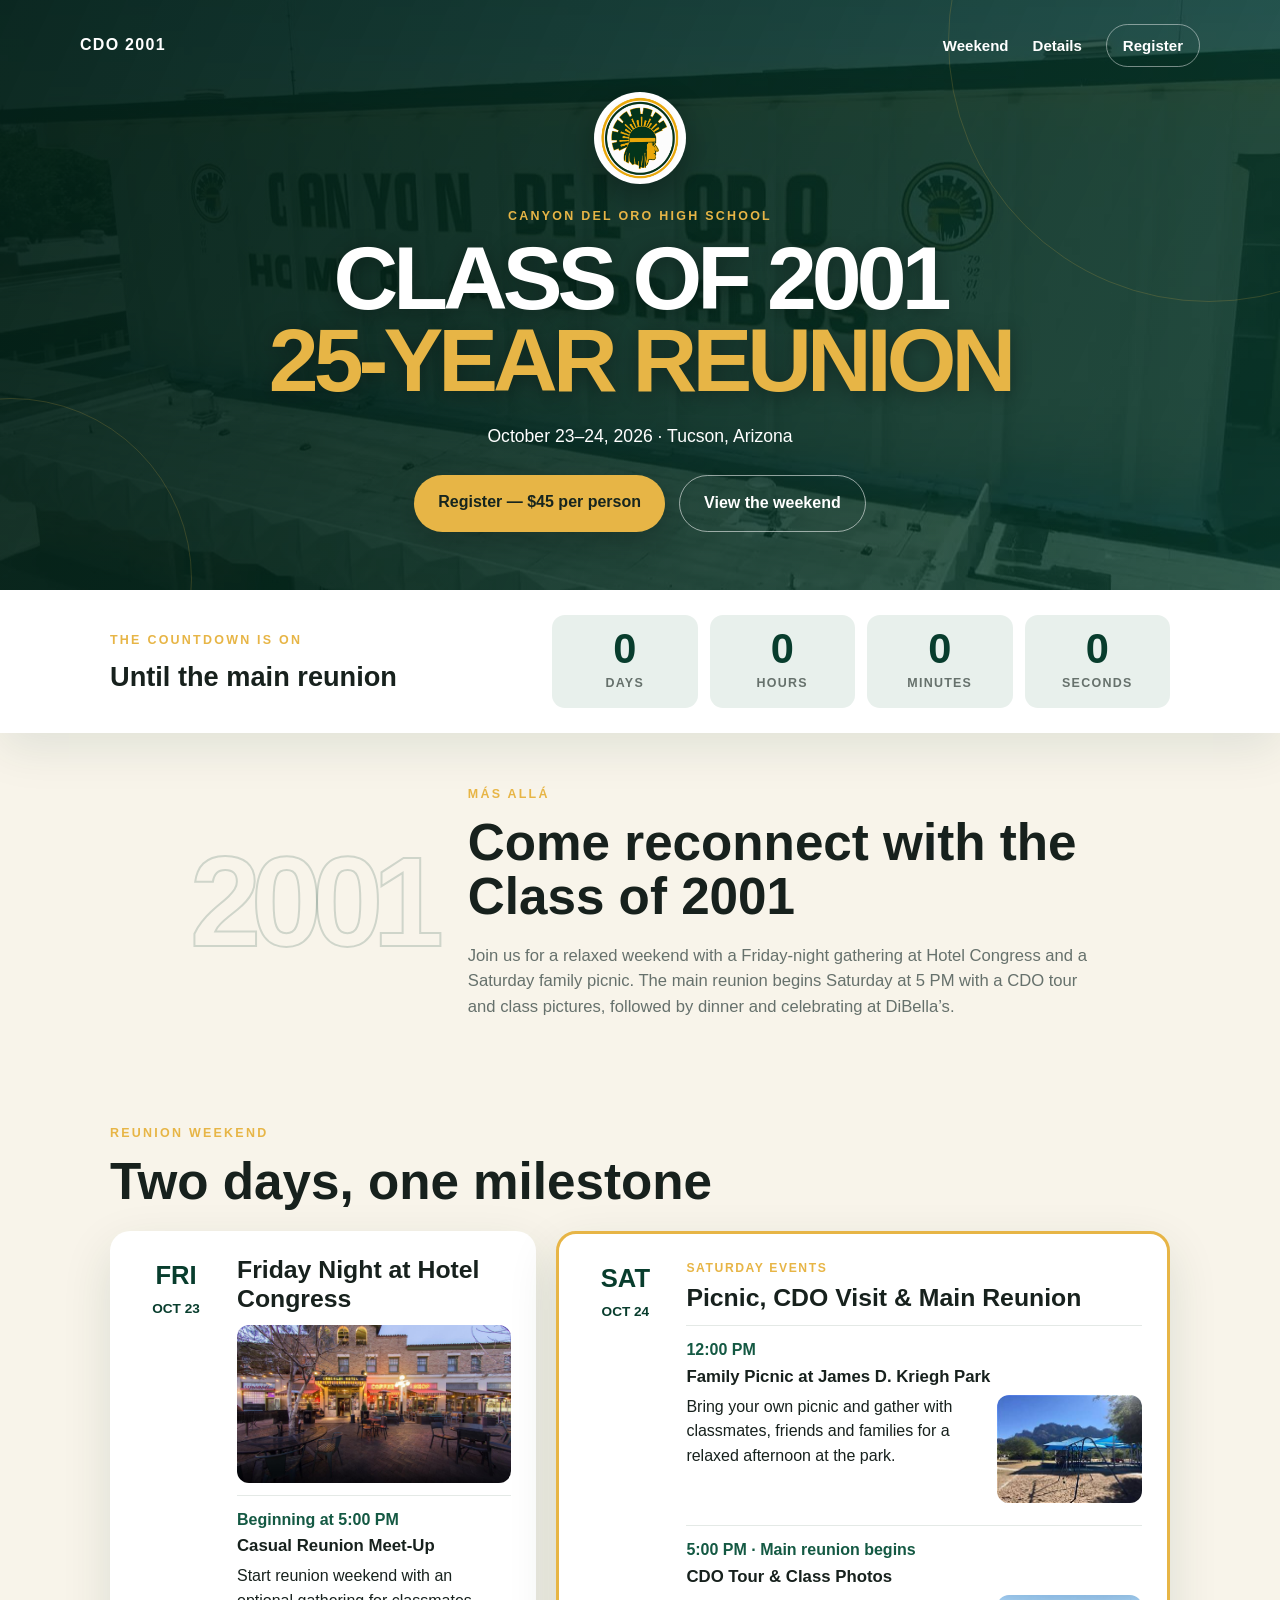
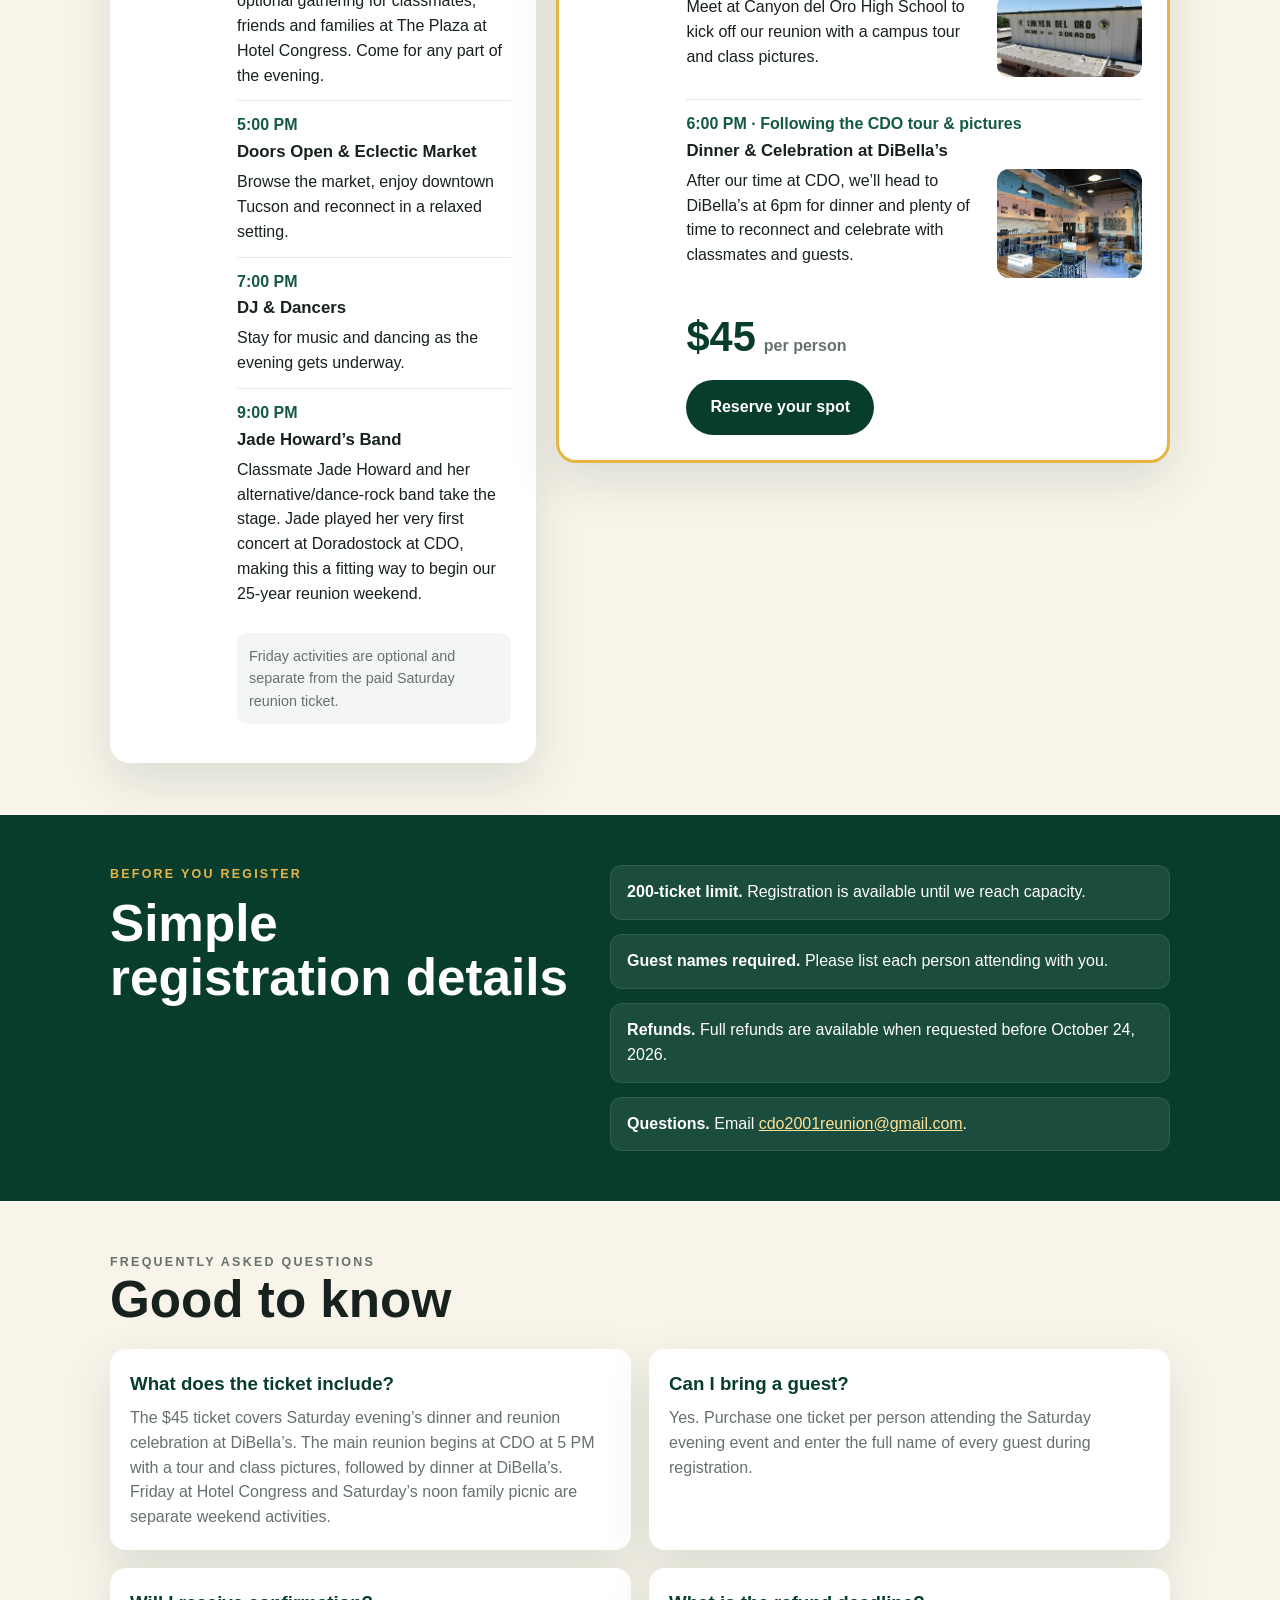
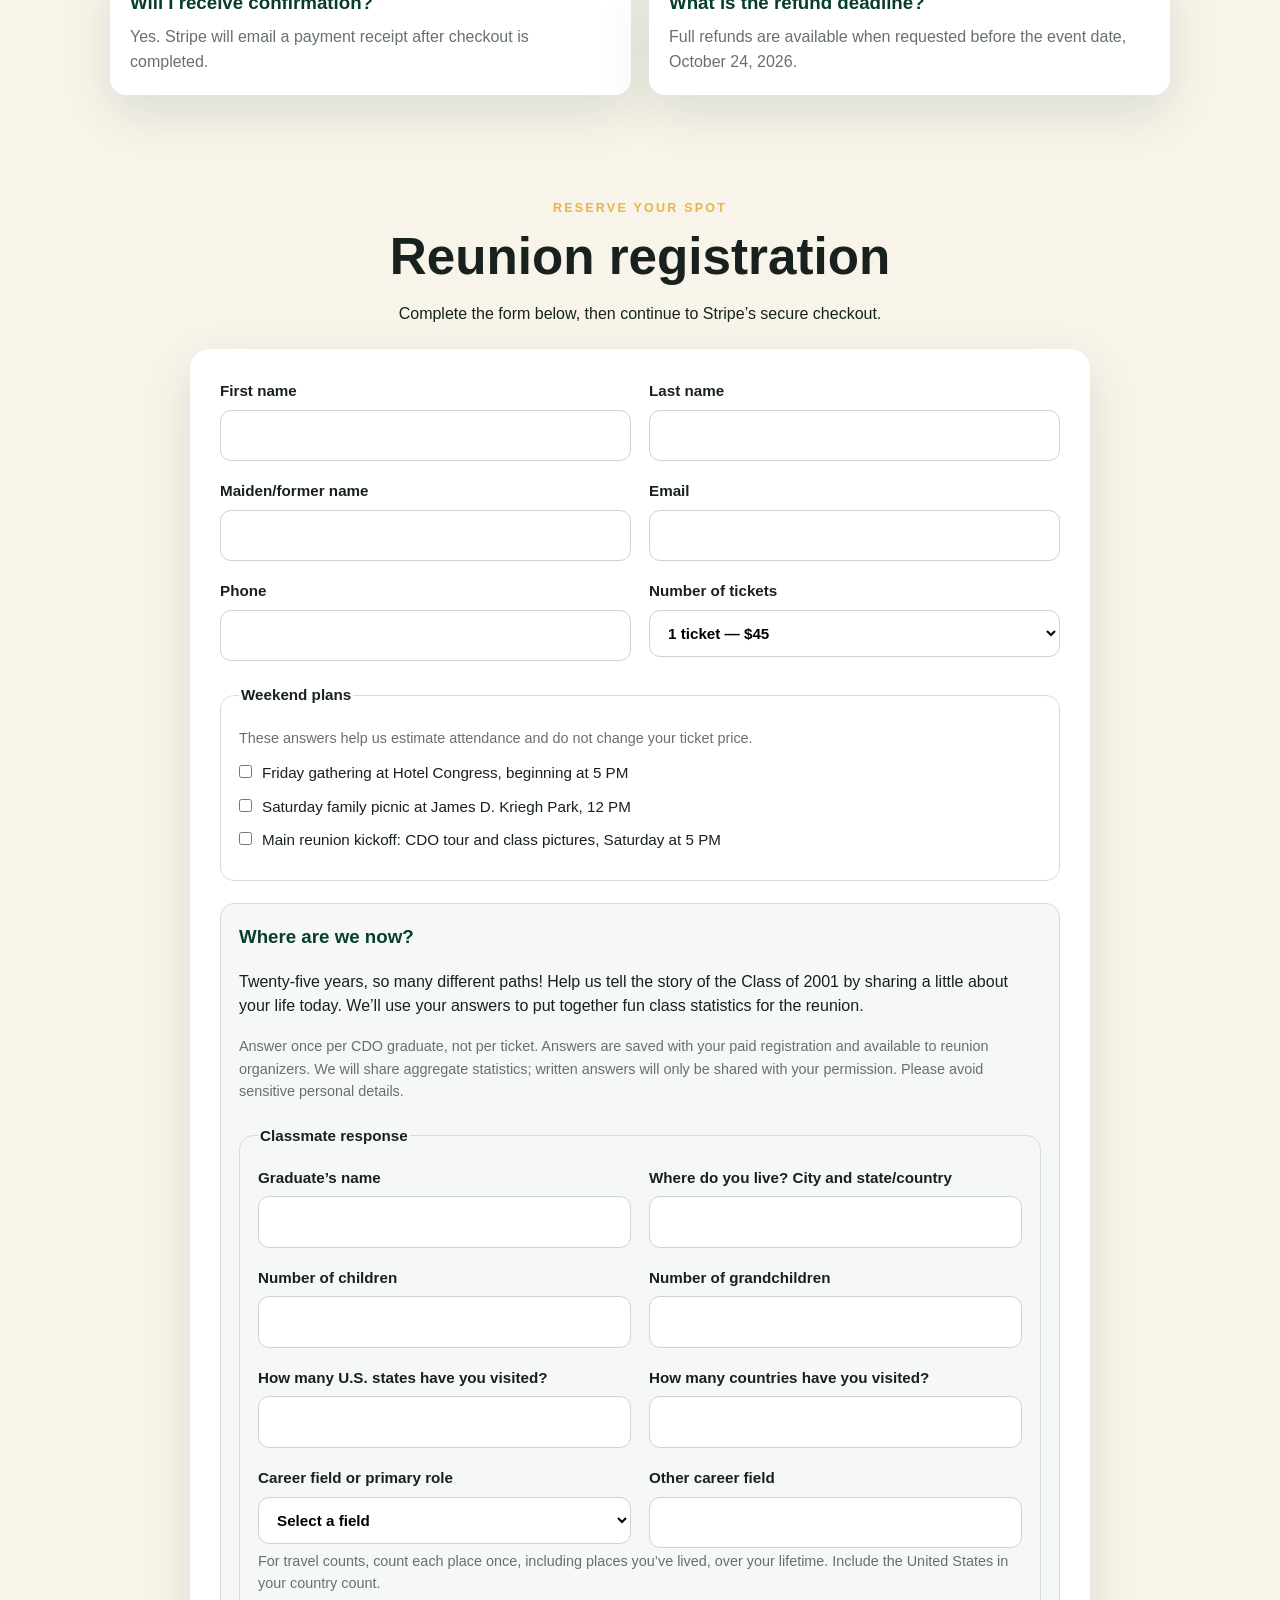
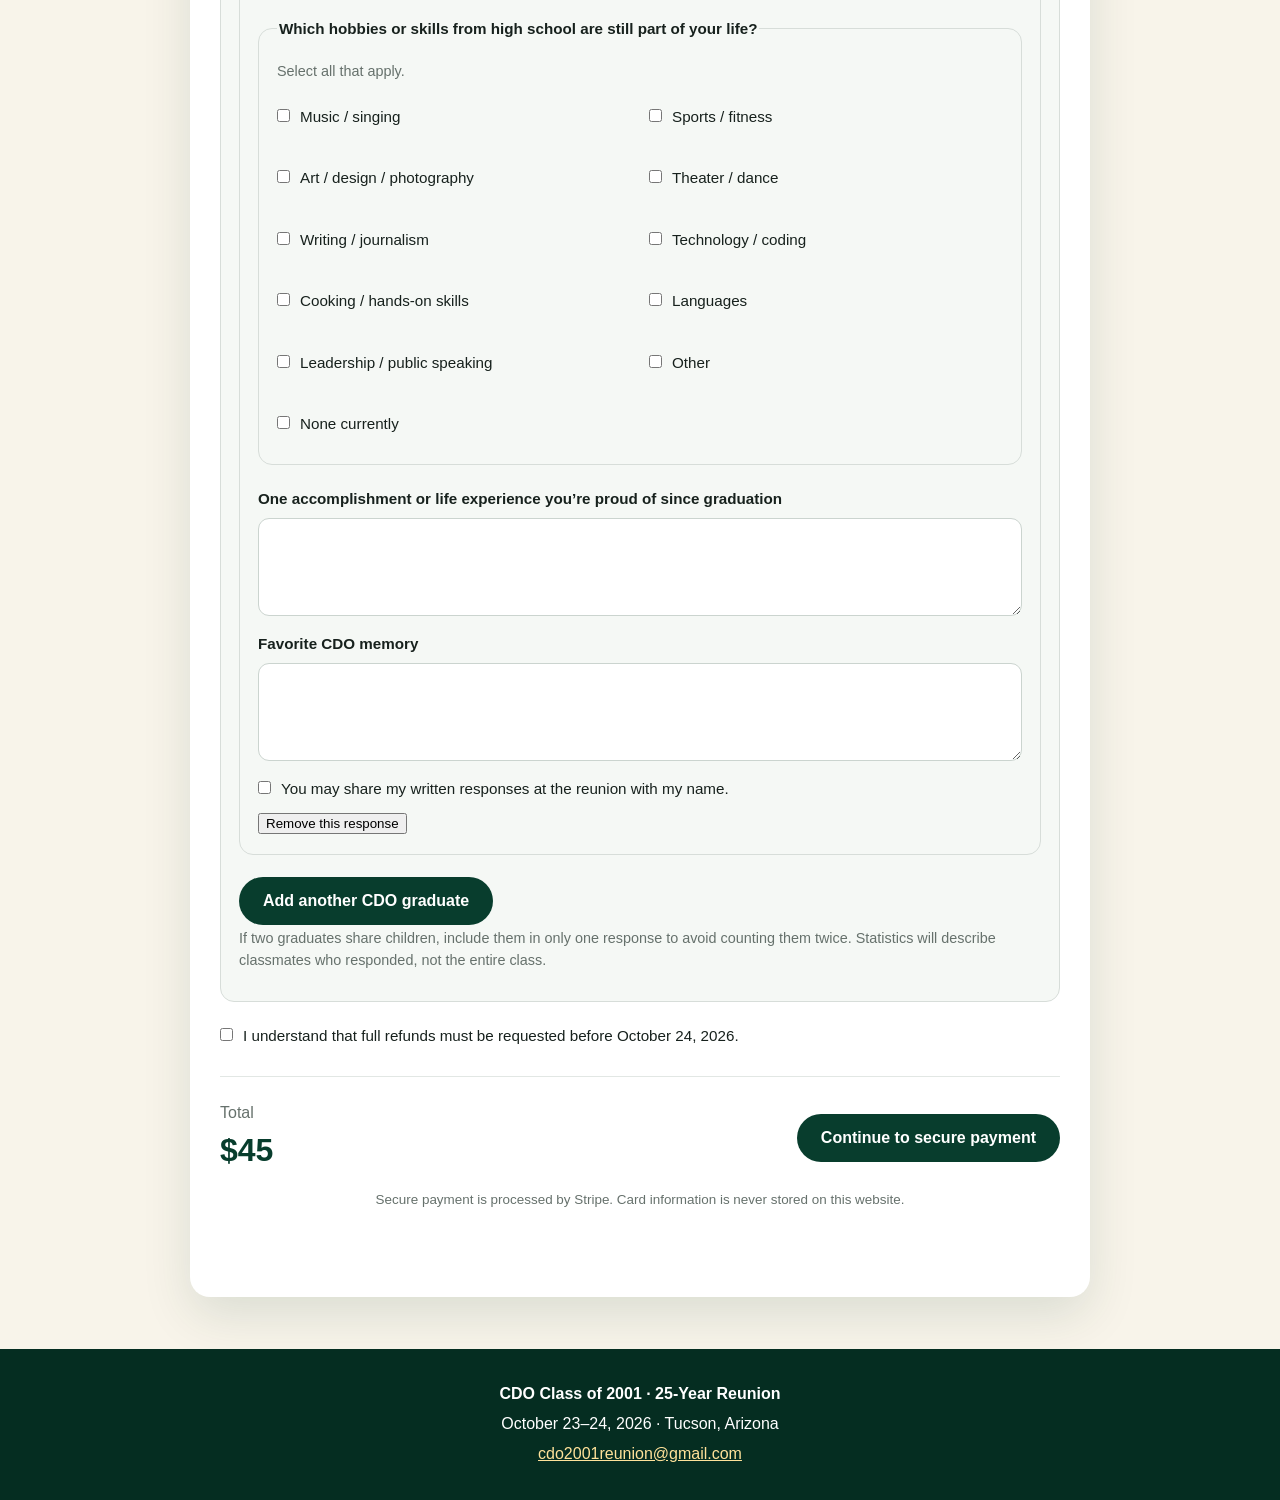
==== index.html @ c462a49f "Clarify dinner time in event description Updated the dinner event description to specify the time." ====
<!doctype html>
<html lang="en">
<head>
  <meta charset="utf-8">
  <meta name="viewport" content="width=device-width, initial-scale=1">
  <title>CDO Class of 2001 — 25-Year Reunion</title>
  <meta name="description" content="Register for the Canyon del Oro High School Class of 2001 25-Year Reunion in Tucson, Arizona.">
  <meta property="og:title" content="CDO Class of 2001 — 25-Year Reunion">
  <meta property="og:description" content="October 23–24, 2026 in Tucson. Saturday reunion tickets are $45 per person.">
  <link rel="stylesheet" href="styles.css">
  <style>
    .survey-section { margin: 22px 0; padding: 18px; border: 1px solid #d7ddd9; border-radius: 14px; background: #f5f8f5; }
    .survey-section h3 { margin-top: 0; color: #083d2d; }
    .graduate-survey > label { display: block; margin-top: 16px; }
    .graduate-survey > label.check { display: flex; }
    .graduate-survey .grid > label { min-width: 0; }
    .schedule .card > div:last-child { min-width: 0; }
    .venue-photo { display: block; width: 100%; height: auto; border-radius: 12px; margin: 12px 0; }
    .venue-photo--compact { float: right; width: min(42%, 145px); margin: 0 0 10px 14px; }
    .event-item::after { content: ''; display: block; clear: both; }
  </style>
</head>
<body>
  <header class="hero">
    <nav class="nav" aria-label="Main navigation">
      <a class="brand" href="#top">CDO 2001</a>
      <div class="nav__links">
        <a href="#weekend">Weekend</a>
        <a href="#details">Details</a>
        <a class="nav__button" href="#register">Register</a>
      </div>
    </nav>

    <div class="hero__content" id="top">
      <img class="hero__emblem" src="assets/cdo-emblem.png" alt="Canyon del Oro Dorados emblem">
      <p class="eyebrow">Canyon del Oro High School</p>
      <h1>Class of 2001<br><span>25-Year Reunion</span></h1>
      <p class="hero__date">October 23–24, 2026 · Tucson, Arizona</p>
      <div class="hero__actions">
        <a class="button button--gold" href="#register">Register — $45 per person</a>
        <a class="button button--outline" href="#weekend">View the weekend</a>
      </div>
    </div>
  </header>

  <main>
    <section class="countdown" aria-labelledby="countdown-heading">
      <div class="countdown__inner">
        <div>
          <p class="eyebrow">The countdown is on</p>
          <h2 id="countdown-heading">Until the main reunion</h2>
        </div>
        <div class="countdown__grid" aria-live="polite">
          <div><strong id="count-days">--</strong><span>Days</span></div>
          <div><strong id="count-hours">--</strong><span>Hours</span></div>
          <div><strong id="count-minutes">--</strong><span>Minutes</span></div>
          <div><strong id="count-seconds">--</strong><span>Seconds</span></div>
        </div>
      </div>
    </section>

    <section class="section intro">
      <div class="intro__year" aria-hidden="true">2001</div>
      <div class="intro__copy">
        <p class="eyebrow">Más Allá</p>
        <h2>Come reconnect with the Class of 2001</h2>
      <p>Join us for a relaxed weekend with a Friday-night gathering at Hotel Congress and a Saturday family picnic. The main reunion begins Saturday at 5 PM with a CDO tour and class pictures, followed by dinner and celebrating at DiBella’s.</p>
      </div>
    </section>

    <section class="section" id="weekend">
      <div class="section-heading">
        <p class="eyebrow">Reunion weekend</p>
        <h2>Two days, one milestone</h2>
      </div>

      <div class="schedule">
        <article class="card">
          <div class="date-badge"><strong>FRI</strong><span>OCT 23</span></div>
          <div>
            <h3>Friday Night at Hotel Congress</h3>
            <img class="venue-photo" src="assets/hotel-congress.jpg" alt="Hotel Congress courtyard with outdoor tables and evening lights" width="1280" height="733" loading="lazy">
            <div class="event-item">
              <p class="event-time">Beginning at 5:00 PM</p>
              <h4>Casual Reunion Meet-Up</h4>
              <p>Start reunion weekend with an optional gathering for classmates, friends and families at The Plaza at Hotel Congress. Come for any part of the evening.</p>
            </div>
            <div class="event-item">
              <p class="event-time">5:00 PM</p>
              <h4>Doors Open & Eclectic Market</h4>
              <p>Browse the market, enjoy downtown Tucson and reconnect in a relaxed setting.</p>
            </div>
            <div class="event-item">
              <p class="event-time">7:00 PM</p>
              <h4>DJ & Dancers</h4>
              <p>Stay for music and dancing as the evening gets underway.</p>
            </div>
            <div class="event-item">
              <p class="event-time">9:00 PM</p>
              <h4>Jade Howard’s Band</h4>
              <p>Classmate Jade Howard and her alternative/dance-rock band take the stage. Jade played her very first concert at Doradostock at CDO, making this a fitting way to begin our 25-year reunion weekend.</p>
            </div>
            <p class="note">Friday activities are optional and separate from the paid Saturday reunion ticket.</p>
          </div>
        </article>

        <article class="card card--featured">
          <div class="date-badge"><strong>SAT</strong><span>OCT 24</span></div>
          <div>
            <p class="featured-label">Saturday Events</p>
            <h3>Picnic, CDO Visit & Main Reunion</h3>
            <div class="event-item">
              <p class="event-time">12:00 PM</p>
              <h4>Family Picnic at James D. Kriegh Park</h4>
              <img class="venue-photo venue-photo--compact" src="assets/james-kriegh-park.jpg" alt="Shaded playground with mountain views at James D. Kriegh Park" width="293" height="220" loading="lazy">
              <p>Bring your own picnic and gather with classmates, friends and families for a relaxed afternoon at the park.</p>
            </div>
            <div class="event-item">
              <p class="event-time">5:00 PM · Main reunion begins</p>
              <h4>CDO Tour & Class Photos</h4>
              <img class="venue-photo venue-photo--compact" src="assets/cdo-hero.jpg" alt="Canyon del Oro High School" loading="lazy">
              <p>Meet at Canyon del Oro High School to kick off our reunion with a campus tour and class pictures.</p>
            </div>
            <div class="event-item">
              <p class="event-time">6:00 PM · Following the CDO tour & pictures</p>
              <h4>Dinner & Celebration at DiBella’s</h4>
              <img class="venue-photo venue-photo--compact" src="assets/dibellas-interior.jpg" alt="DiBella’s dining room with tables and bar seating" width="293" height="220" loading="lazy">
              <p>After our time at CDO, we’ll head to DiBella’s at 6pm for dinner and plenty of time to reconnect and celebrate with classmates and guests.</p>
            </div>
            <div class="price-block">
              <strong>$45</strong>
              <span>per person</span>
            </div>
            <a class="button button--green" href="#register">Reserve your spot</a>
          </div>
        </article>
      </div>
    </section>

    <section class="details" id="details">
      <div class="details__inner">
        <div>
          <p class="eyebrow">Before you register</p>
          <h2>Simple registration details</h2>
        </div>
        <ul class="details__list">
          <li><strong>200-ticket limit.</strong> Registration is available until we reach capacity.</li>
          <li><strong>Guest names required.</strong> Please list each person attending with you.</li>
          <li><strong>Refunds.</strong> Full refunds are available when requested before October 24, 2026.</li>
          <li><strong>Questions.</strong> Email <a href="mailto:cdo2001reunion@gmail.com">cdo2001reunion@gmail.com</a>.</li>
        </ul>
      </div>
    </section>

    <section class="section faq" aria-labelledby="faq-heading">
      <div class="section-heading">
        <p class="eyebrow">Frequently asked questions</p>
        <h2 id="faq-heading">Good to know</h2>
      </div>
      <div class="faq__grid">
        <article><h3>What does the ticket include?</h3><p>The $45 ticket covers Saturday evening’s dinner and reunion celebration at DiBella’s. The main reunion begins at CDO at 5 PM with a tour and class pictures, followed by dinner at DiBella’s. Friday at Hotel Congress and Saturday’s noon family picnic are separate weekend activities.</p></article>
        <article><h3>Can I bring a guest?</h3><p>Yes. Purchase one ticket per person attending the Saturday evening event and enter the full name of every guest during registration.</p></article>
        <article><h3>Will I receive confirmation?</h3><p>Yes. Stripe will email a payment receipt after checkout is completed.</p></article>
        <article><h3>What is the refund deadline?</h3><p>Full refunds are available when requested before the event date, October 24, 2026.</p></article>
      </div>
    </section>

    <section class="section register" id="register">
      <div class="form-heading">
        <p class="eyebrow">Reserve your spot</p>
        <h2>Reunion registration</h2>
        <p>Complete the form below, then continue to Stripe’s secure checkout.</p>
      </div>

      <form id="registration-form" data-payment-link="https://buy.stripe.com/8x28wQ28G6SL7CS02l6Vq00">
        <div class="grid">
          <label>First name
            <input name="firstName" required autocomplete="given-name">
          </label>
          <label>Last name
            <input name="lastName" required autocomplete="family-name">
          </label>
          <label>Maiden/former name
            <input name="formerName" autocomplete="additional-name">
          </label>
          <label>Email
            <input name="email" type="email" required autocomplete="email">
          </label>
          <label>Phone
            <input name="phone" type="tel" autocomplete="tel">
          </label>
          <label>Number of tickets
            <select name="quantity" id="quantity" required>
              <option value="1">1 ticket — $45</option>
              <option value="2">2 tickets — $90</option>
              <option value="3">3 tickets — $135</option>
              <option value="4">4 tickets — $180</option>
              <option value="5">5 tickets — $225</option>
              <option value="6">6 tickets — $270</option>
            </select>
          </label>
        </div>

        <label id="guest-names-wrap" class="full hidden">Guest name(s)
          <textarea name="guestNames" id="guestNames" rows="3" placeholder="Enter the full name of each guest, separated by commas."></textarea>
        </label>

        <fieldset>
          <legend>Weekend plans</legend>
          <p class="fieldset-note">These answers help us estimate attendance and do not change your ticket price.</p>
          <label class="check"><input type="checkbox" name="concert" value="Yes"> Friday gathering at Hotel Congress, beginning at 5 PM</label>
          <label class="check"><input type="checkbox" name="picnic" value="Yes"> Saturday family picnic at James D. Kriegh Park, 12 PM</label>
          <label class="check"><input type="checkbox" name="cdoVisit" value="Yes"> Main reunion kickoff: CDO tour and class pictures, Saturday at 5 PM</label>
        </fieldset>

        <section class="survey-section" aria-labelledby="survey-heading">
          <h3 id="survey-heading">Where are we now?</h3>
          <p>Twenty-five years, so many different paths! Help us tell the story of the Class of 2001 by sharing a little about your life today. We’ll use your answers to put together fun class statistics for the reunion.</p>
          <p class="fieldset-note">Answer once per CDO graduate, not per ticket. Answers are saved with your paid registration and available to reunion organizers. We will share aggregate statistics; written answers will only be shared with your permission. Please avoid sensitive personal details.</p>
          <div id="survey-responses"></div>
          <button type="button" class="button button--green" id="add-graduate">Add another CDO graduate</button>
          <p class="fieldset-note">If two graduates share children, include them in only one response to avoid counting them twice. Statistics will describe classmates who responded, not the entire class.</p>
        </section>

        <template id="survey-template">
          <fieldset class="graduate-survey">
            <legend>Classmate response</legend>
            <div class="grid">
              <label>Graduate’s name<input data-survey="name" maxlength="100" autocomplete="off"></label>
              <label>Where do you live? City and state/country<input data-survey="location" maxlength="120" autocomplete="off"></label>
              <label>Number of children<input data-survey="children" type="number" min="0" max="100" step="1"></label>
              <label>Number of grandchildren<input data-survey="grandchildren" type="number" min="0" max="100" step="1"></label>
              <label>How many U.S. states have you visited?<input data-survey="statesVisited" type="number" min="0" max="50" step="1"></label>
              <label>How many countries have you visited?<input data-survey="countriesVisited" type="number" min="0" max="250" step="1"></label>
              <label>Career field or primary role
                <select data-survey="career">
                  <option value="">Select a field</option>
                  <option>Education</option><option>Healthcare</option><option>Engineering / Technology</option>
                  <option>Business</option><option>Skilled trades</option><option>Public service / Military</option>
                  <option>Arts / Media</option><option>Hospitality</option><option>Full-time caregiving</option>
                  <option>Student</option><option>Retired</option><option>Other</option>
                </select>
              </label>
              <label>Other career field<input data-survey="careerOther" maxlength="100"></label>
            </div>
            <p class="fieldset-note">For travel counts, count each place once, including places you’ve lived, over your lifetime. Include the United States in your country count.</p>
            <fieldset data-hobbies>
              <legend>Which hobbies or skills from high school are still part of your life?</legend>
              <p class="fieldset-note">Select all that apply.</p>
              <div class="grid">
                <label class="check"><input type="checkbox" value="Music / singing"> Music / singing</label>
                <label class="check"><input type="checkbox" value="Sports / fitness"> Sports / fitness</label>
                <label class="check"><input type="checkbox" value="Art / design / photography"> Art / design / photography</label>
                <label class="check"><input type="checkbox" value="Theater / dance"> Theater / dance</label>
                <label class="check"><input type="checkbox" value="Writing / journalism"> Writing / journalism</label>
                <label class="check"><input type="checkbox" value="Technology / coding"> Technology / coding</label>
                <label class="check"><input type="checkbox" value="Cooking / hands-on skills"> Cooking / hands-on skills</label>
                <label class="check"><input type="checkbox" value="Languages"> Languages</label>
                <label class="check"><input type="checkbox" value="Leadership / public speaking"> Leadership / public speaking</label>
                <label class="check"><input type="checkbox" value="Other"> Other</label>
                <label class="check"><input type="checkbox" value="None currently"> None currently</label>
              </div>
            </fieldset>
            <label>One accomplishment or life experience you’re proud of since graduation<textarea data-survey="accomplishment" rows="3" maxlength="400"></textarea></label>
            <label>Favorite CDO memory<textarea data-survey="memory" rows="3" maxlength="400"></textarea></label>
            <label class="check"><input data-survey="shareWithName" type="checkbox"> You may share my written responses at the reunion with my name.</label>
            <button type="button" data-remove-survey>Remove this response</button>
          </fieldset>
        </template>

        <label class="check policy">
          <input type="checkbox" required>
          I understand that full refunds must be requested before October 24, 2026.
        </label>

        <div class="checkout-row">
          <div>
            <span>Total</span>
            <strong id="total">$45</strong>
          </div>
          <button class="button button--green" type="submit" id="submit-button">Continue to secure payment</button>
        </div>

        <p class="secure-note">Secure payment is processed by Stripe. Card information is never stored on this website.</p>
        <p class="form-message" id="form-message" role="status"></p>
      </form>
    </section>
  </main>

  <footer>
    <p><strong>CDO Class of 2001 · 25-Year Reunion</strong></p>
    <p>October 23–24, 2026 · Tucson, Arizona</p>
    <p><a href="mailto:cdo2001reunion@gmail.com">cdo2001reunion@gmail.com</a></p>
  </footer>

  <script src="script.js"></script>
</body>
</html>
---- styles.css ----
:root {
  --green: #083d2d;
  --green-2: #145943;
  --green-3: #e8f0ec;
  --gold: #e7b546;
  --gold-light: #f8e3a8;
  --cream: #f8f4ea;
  --ink: #17211d;
  --muted: #66716c;
  --white: #fff;
  --shadow: 0 18px 50px rgba(8, 61, 45, .12);
}

* { box-sizing: border-box; }
html { scroll-behavior: smooth; }
body { margin: 0; font-family: Arial, Helvetica, sans-serif; color: var(--ink); background: var(--cream); line-height: 1.55; }
a { color: var(--green-2); }

.nav {
  position: absolute; inset: 0 0 auto 0; z-index: 2;
  width: min(1120px, calc(100% - 36px)); margin: 0 auto;
  padding: 24px 0; display: flex; align-items: center; justify-content: space-between;
}
.brand { color: white; text-decoration: none; font-weight: 900; letter-spacing: .08em; }
.nav__links { display: flex; gap: 24px; align-items: center; }
.nav__links a { color: white; text-decoration: none; font-weight: 700; font-size: .94rem; }
.nav__button { border: 1px solid rgba(255,255,255,.45); padding: 9px 16px; border-radius: 999px; }

.hero {
  min-height: 520px; position: relative; display: grid; place-items: center; text-align: center; color: white;
  background:
    linear-gradient(115deg, rgba(3,31,22,.95), rgba(8,61,45,.78)),
    url("assets/cdo-hero.jpg") center 38% / cover no-repeat;
  padding: 92px 20px 58px; overflow: hidden;
}
.hero::before, .hero::after { content: ""; position: absolute; border-radius: 50%; border: 1px solid rgba(231,181,70,.18); }
.hero::before { width: 520px; height: 520px; right: -190px; top: -220px; }
.hero::after { width: 360px; height: 360px; left: -170px; bottom: -170px; }
.hero__content { max-width: 920px; position: relative; z-index: 1; }
.hero__emblem {
  width: 92px; height: 92px; object-fit: cover; border-radius: 50%;
  margin-bottom: 15px; background: white; border: 4px solid rgba(255,255,255,.92);
  box-shadow: 0 12px 32px rgba(0,0,0,.28);
}
.eyebrow { text-transform: uppercase; letter-spacing: .18em; font-size: .78rem; font-weight: 900; color: var(--gold); margin: 0 0 12px; }
h1 { font-size: clamp(2.85rem, 7vw, 5.7rem); line-height: .91; margin: 0; text-transform: uppercase; letter-spacing: -.055em; text-shadow: 0 3px 20px rgba(0,0,0,.34); }
h1 span { color: var(--gold); }
.hero__date { font-size: 1.1rem; margin: 22px 0 25px; }
.hero__actions { display: flex; justify-content: center; gap: 14px; flex-wrap: wrap; }

.button { display: inline-block; border: 0; border-radius: 999px; padding: 15px 24px; font-weight: 900; text-decoration: none; cursor: pointer; font-size: 1rem; transition: transform .18s ease, box-shadow .18s ease; }
.button:hover { transform: translateY(-2px); }
.button--gold { background: var(--gold); color: #17251e; box-shadow: 0 10px 28px rgba(0,0,0,.18); }
.button--green { background: var(--green); color: white; }
.button--outline { color: white; border: 1px solid rgba(255,255,255,.55); }

.countdown { background: var(--white); box-shadow: 0 14px 45px rgba(8,61,45,.1); }
.countdown__inner { width: min(1060px, calc(100% - 36px)); margin: 0 auto; padding: 25px 0; display: grid; grid-template-columns: 1fr 1.5fr; align-items: center; gap: 30px; }
.countdown h2 { font-size: 1.7rem; margin: 0; }
.countdown__grid { display: grid; grid-template-columns: repeat(4,1fr); gap: 12px; }
.countdown__grid div { background: var(--green-3); border-radius: 13px; padding: 13px 10px; text-align: center; }
.countdown__grid strong { display: block; color: var(--green); font-size: clamp(1.7rem,4vw,2.6rem); line-height: 1; }
.countdown__grid span { color: var(--muted); font-size: .78rem; text-transform: uppercase; letter-spacing: .1em; font-weight: 800; }

.section { width: min(1060px, calc(100% - 36px)); margin: 0 auto; padding: 52px 0; }
.intro { max-width: 900px; display: grid; grid-template-columns: auto 1fr; gap: 34px; align-items: center; }
.intro__year { color: transparent; font-size: clamp(4.8rem, 11vw, 8rem); font-weight: 900; line-height: .8; letter-spacing: -.08em; -webkit-text-stroke: 2px rgba(8,61,45,.17); }
.intro__copy p:last-child { margin-bottom: 0; color: var(--muted); font-size: 1.04rem; }
h2 { font-size: clamp(2.1rem, 4vw, 3.3rem); line-height: 1.06; margin: 0 0 18px; }
.section-heading { margin-bottom: 22px; }
.schedule { display: grid; gap: 20px; grid-template-columns: .82fr 1.18fr; align-items: start; }
.card { background: white; border-radius: 20px; padding: 25px; box-shadow: var(--shadow); display: flex; gap: 20px; }
.card--featured { border: 3px solid var(--gold); }
.date-badge { min-width: 82px; text-align: center; color: var(--green); }
.date-badge strong { display: block; font-size: 1.6rem; }
.date-badge span { font-weight: 900; font-size: .85rem; }
.card h3 { margin: 0 0 12px; font-size: 1.55rem; line-height: 1.15; }
.card h4 { margin: 1px 0 5px; font-size: 1.05rem; }
.event-item { padding: 12px 0; border-top: 1px solid #e4e9e6; }
.event-item p:last-child { margin: 5px 0 0; }
.event-time { color: var(--green-2); font-weight: 900; margin: 0; }
.muted { color: var(--muted); font-size: .92rem; }
.note { background: #f4f6f4; border-radius: 10px; padding: 12px; font-size: .9rem; color: var(--muted); }
.featured-label { color: var(--gold); text-transform: uppercase; letter-spacing: .13em; font-weight: 900; font-size: .76rem; margin: 0 0 6px; }
.price-block { display: flex; align-items: baseline; gap: 8px; margin: 16px 0 22px; color: var(--green); }
.price-block strong { font-size: 2.6rem; line-height: 1; }
.price-block span { color: var(--muted); font-weight: 700; }

.details { background: var(--green); color: white; }
.details__inner { width: min(1060px, calc(100% - 36px)); margin: 0 auto; padding: 50px 0; display: grid; grid-template-columns: .9fr 1.1fr; gap: 42px; align-items: start; }
.details a { color: #ffe29a; }
.details__list { margin: 0; padding: 0; list-style: none; display: grid; gap: 14px; }
.details__list li { padding: 14px 16px; background: rgba(255,255,255,.08); border: 1px solid rgba(255,255,255,.1); border-radius: 12px; }

.faq__grid { display: grid; grid-template-columns: repeat(2,1fr); gap: 18px; }
.faq article { background: white; border-radius: 16px; padding: 20px; box-shadow: var(--shadow); }
.faq h3 { margin: 0 0 8px; color: var(--green); }
.faq p { margin: 0; color: var(--muted); }

.register { max-width: 900px; }
.form-heading { text-align: center; margin-bottom: 22px; }
form { background: white; padding: 30px; border-radius: 20px; box-shadow: var(--shadow); }
.grid { display: grid; grid-template-columns: repeat(2,1fr); gap: 18px; }
label, legend { font-weight: 800; font-size: .95rem; }
input, select, textarea { display: block; width: 100%; margin-top: 7px; border: 1px solid #cbd4cf; border-radius: 11px; padding: 13px 14px; font: inherit; background: white; }
input:focus, select:focus, textarea:focus { outline: 3px solid rgba(231,181,70,.25); border-color: var(--gold); }
textarea { resize: vertical; }
.full { display: block; margin-top: 18px; }
fieldset { margin: 22px 0; border: 1px solid #d7ddd9; border-radius: 14px; padding: 18px; }
.fieldset-note { margin: 2px 0 12px; color: var(--muted); font-size: .9rem; }
.check { display: flex; align-items: flex-start; gap: 10px; margin: 10px 0; font-weight: 500; }
.check input { width: auto; margin: 4px 0 0; }
.policy { margin-top: 22px; }
.checkout-row { display: flex; justify-content: space-between; align-items: center; gap: 24px; margin-top: 28px; border-top: 1px solid #e2e7e4; padding-top: 24px; }
.checkout-row span { display: block; color: var(--muted); }
.checkout-row strong { font-size: 2rem; color: var(--green); }
.secure-note { margin: 15px 0 0; text-align: center; color: var(--muted); font-size: .84rem; }
.form-message { min-height: 24px; color: #9b2c2c; }
.hidden { display: none; }

footer { text-align: center; background: #052d21; color: white; padding: 28px 20px; }
footer p { margin: 5px; }
footer a { color: #ffe29a; }

@media (max-width: 780px) {
  .nav__links > a:not(.nav__button) { display: none; }
  .hero { min-height: 510px; }
  .countdown__inner, .details__inner { grid-template-columns: 1fr; }
  .schedule, .grid, .faq__grid, .intro { grid-template-columns: 1fr; }
  .intro { gap: 10px; }
  .intro__year { font-size: 4.8rem; }
  .card { flex-direction: column; }
  .date-badge { text-align: left; }
  form { padding: 23px; }
  .checkout-row { align-items: stretch; flex-direction: column; }
  .button--green { width: 100%; text-align: center; }
}

@media (max-width: 480px) {
  .countdown__grid { gap: 7px; }
  .countdown__grid div { padding: 13px 5px; }
  .countdown__grid span { font-size: .65rem; }
  .hero__actions .button { width: 100%; }
}
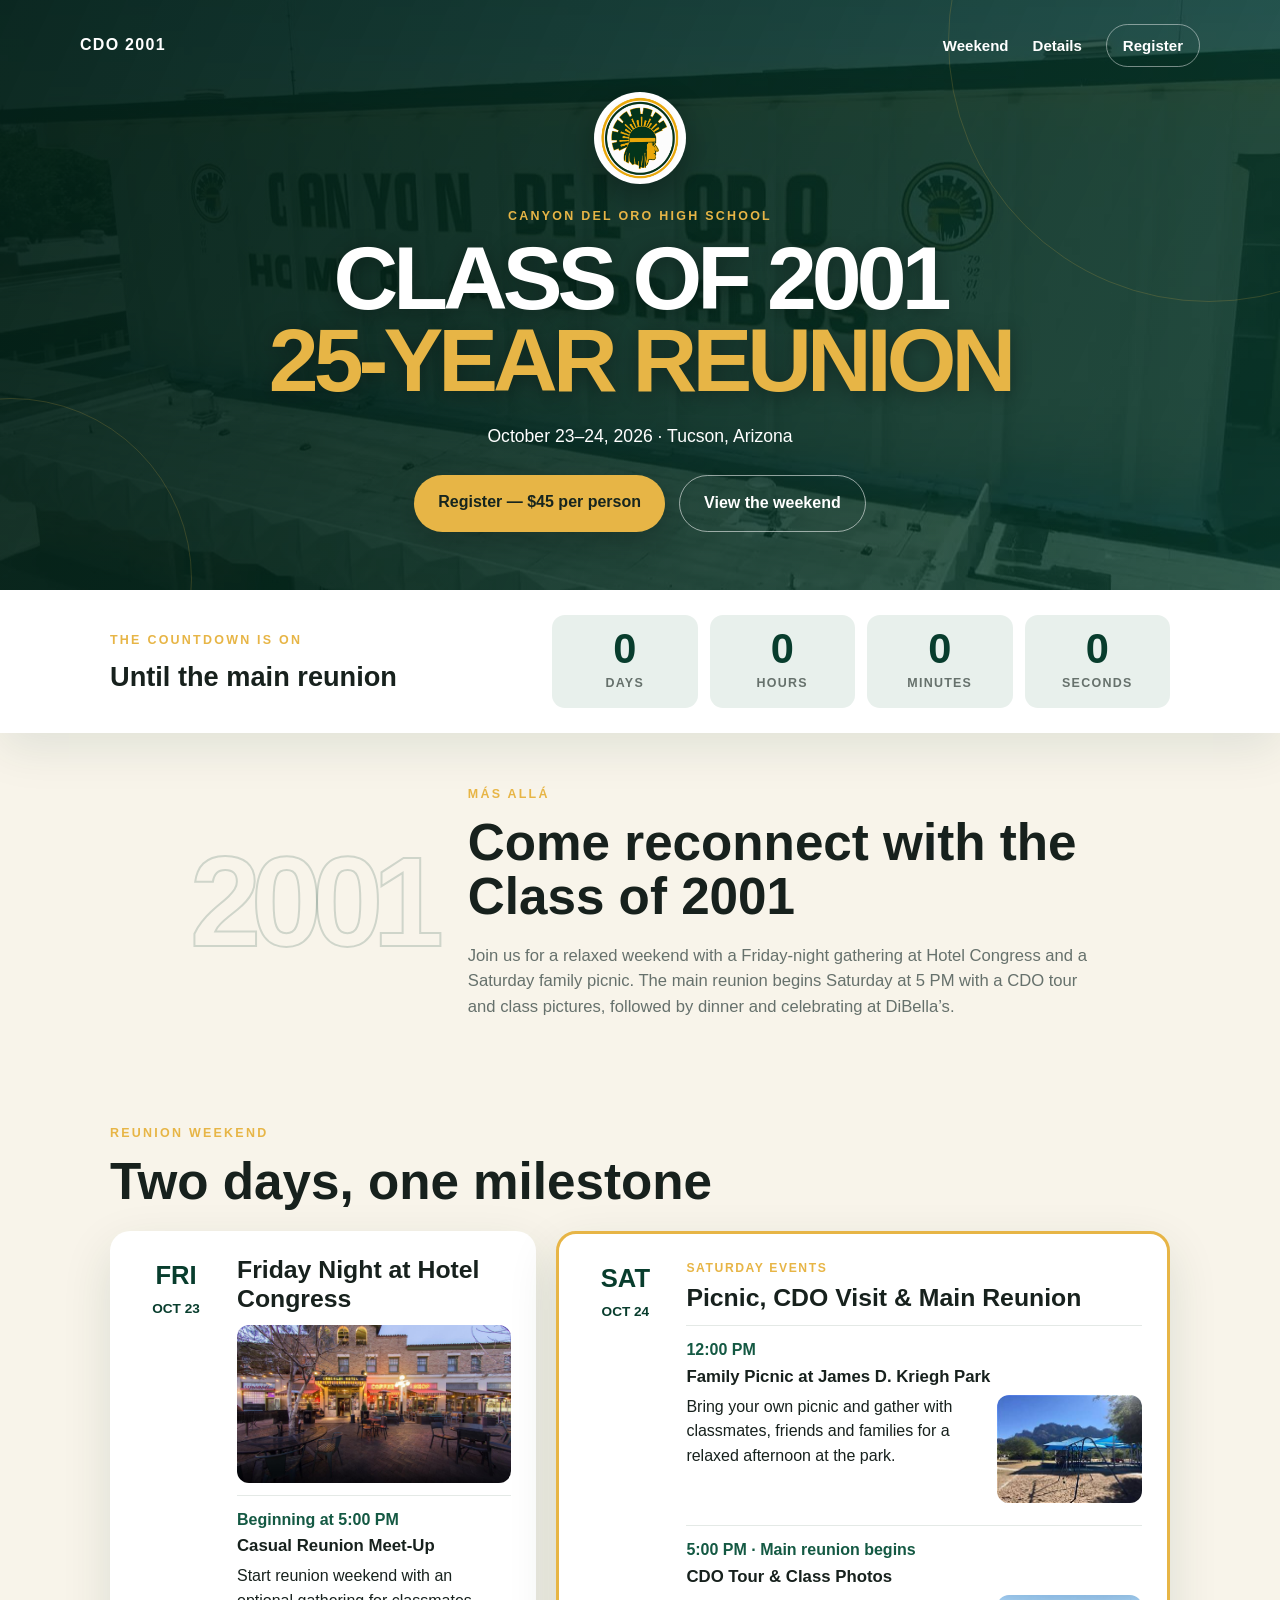
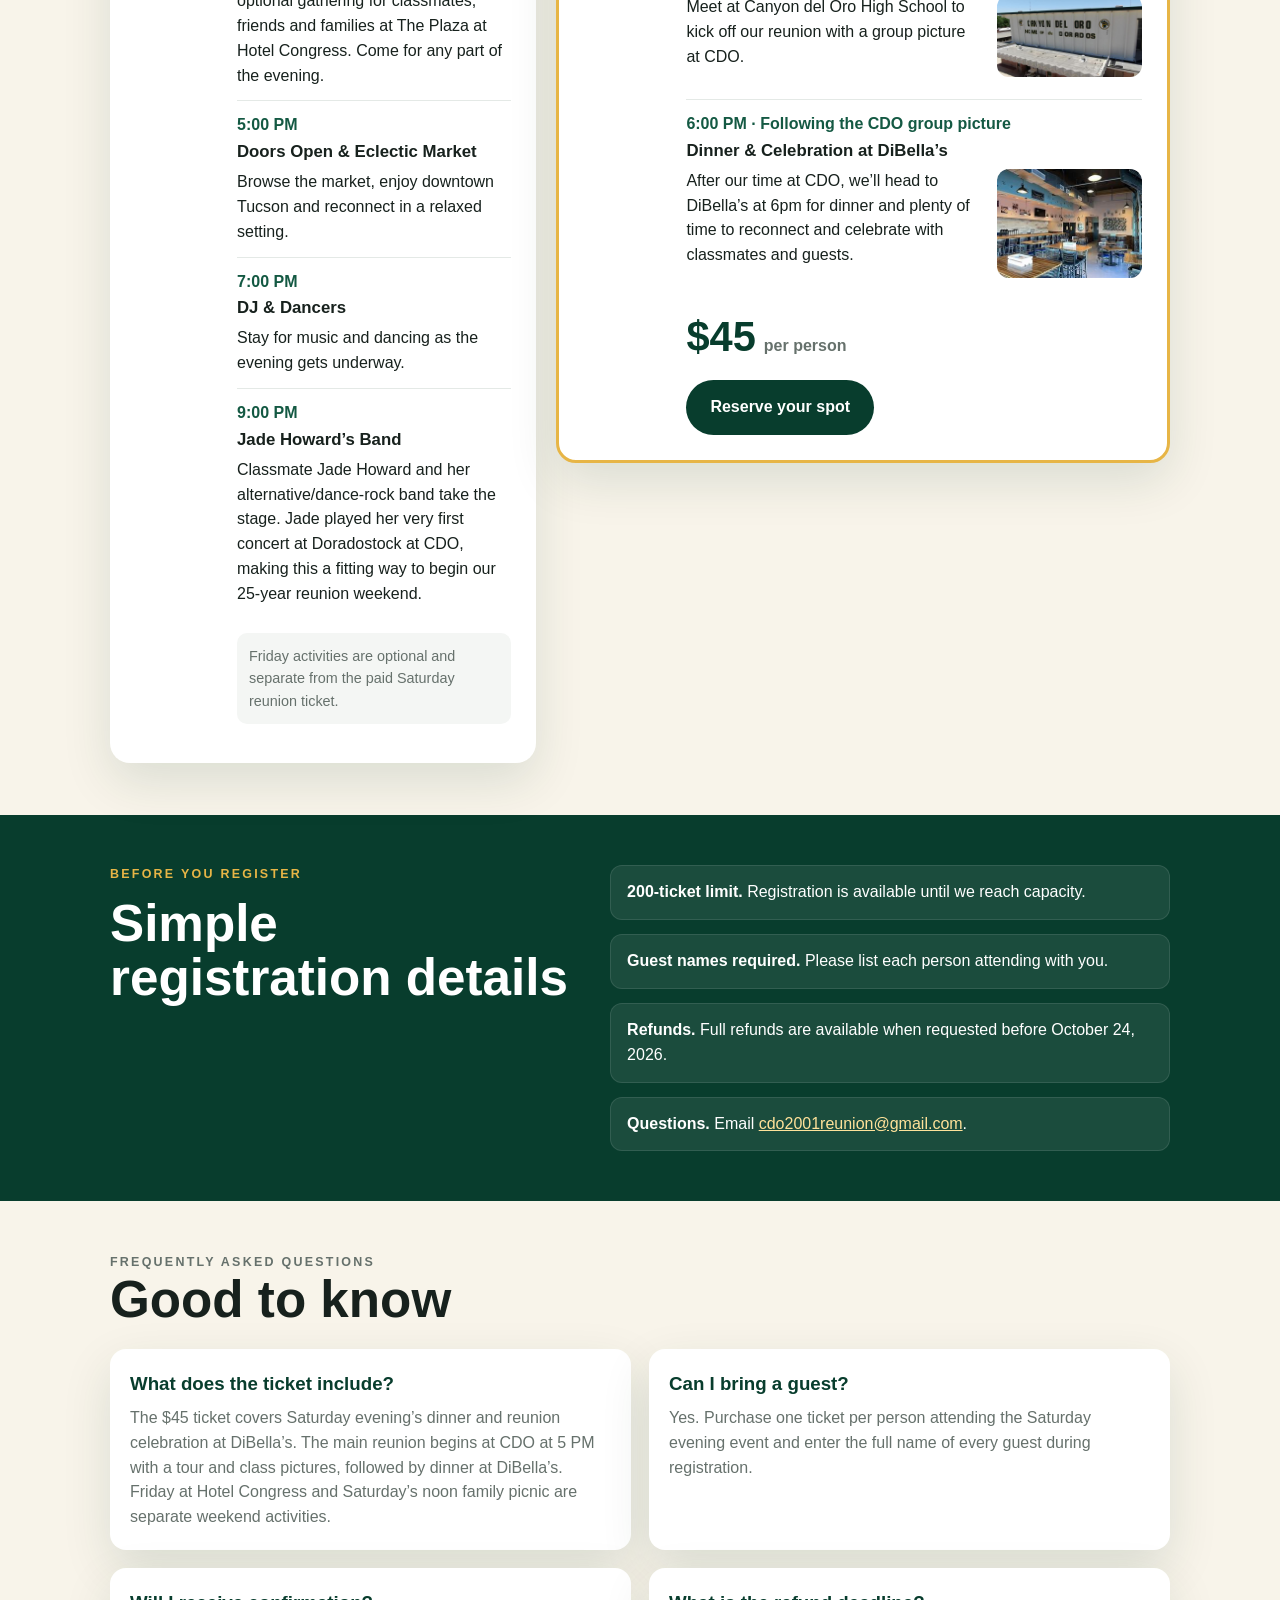
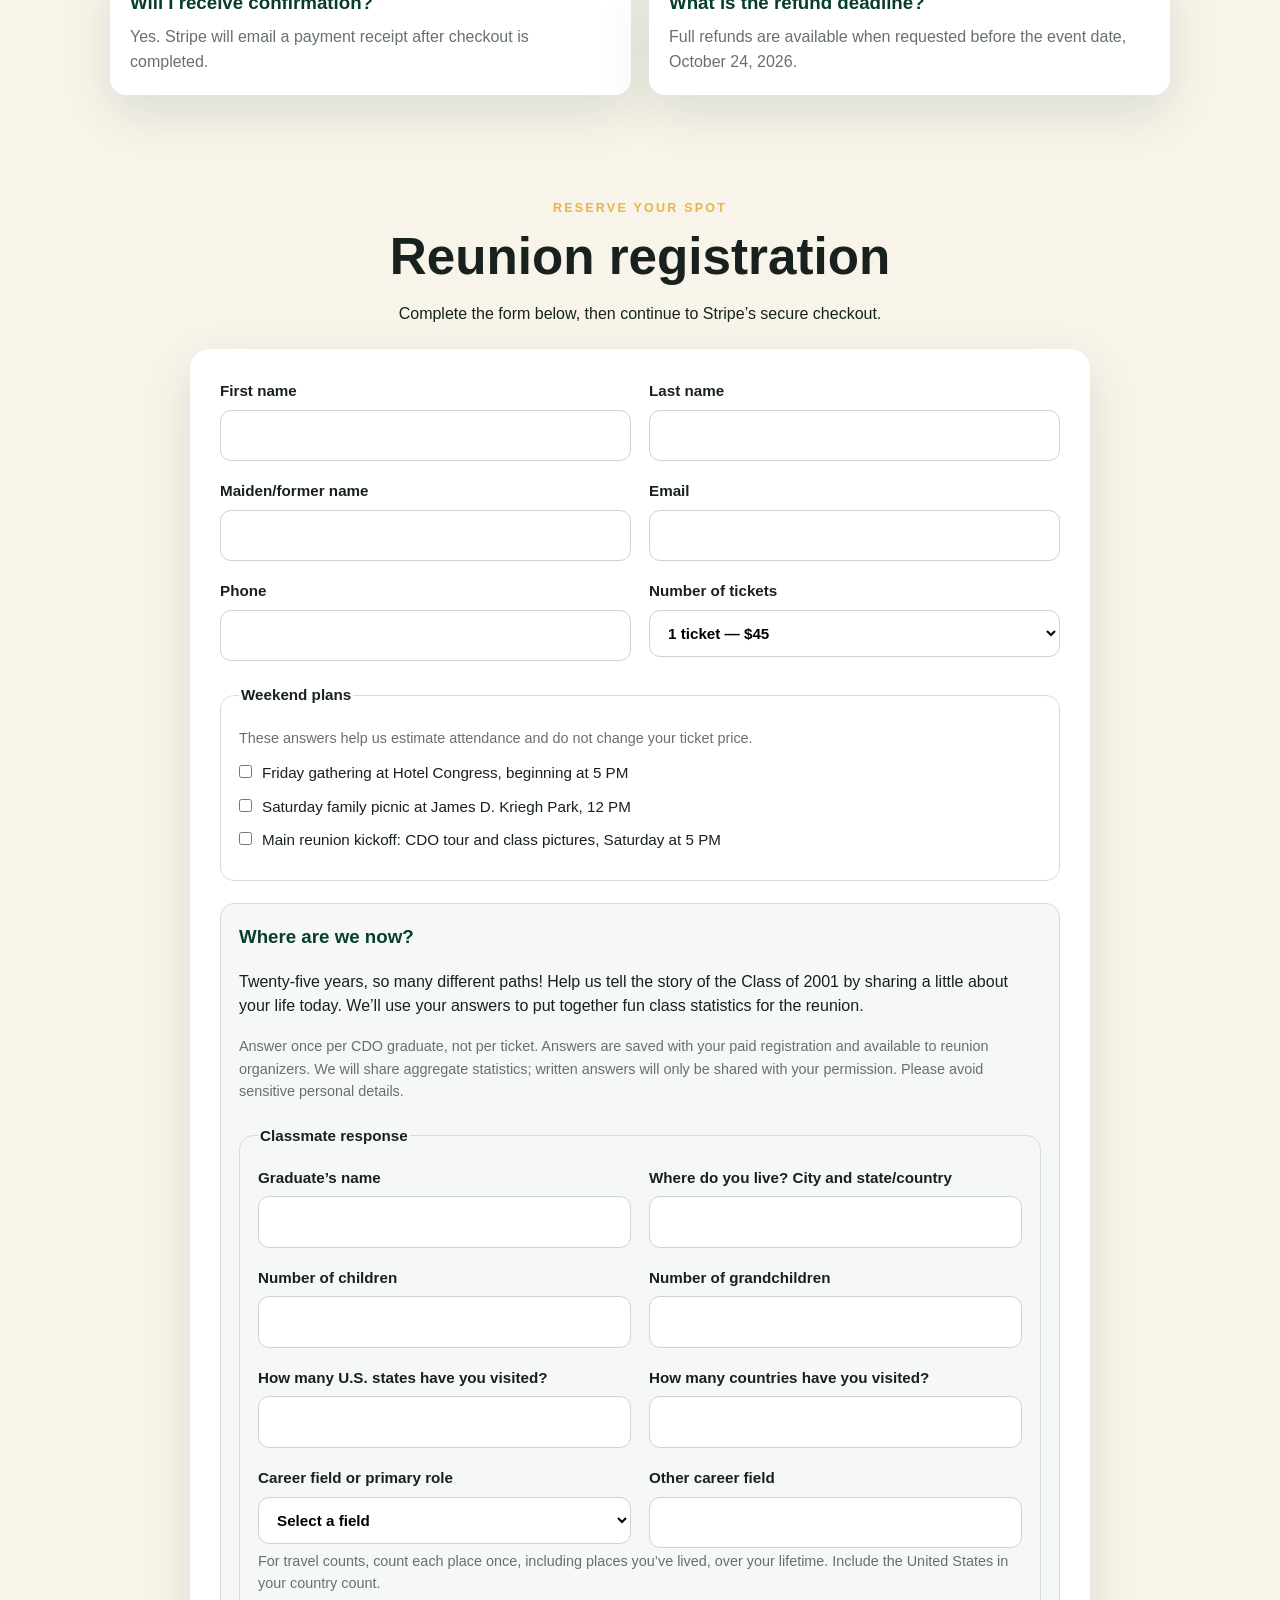
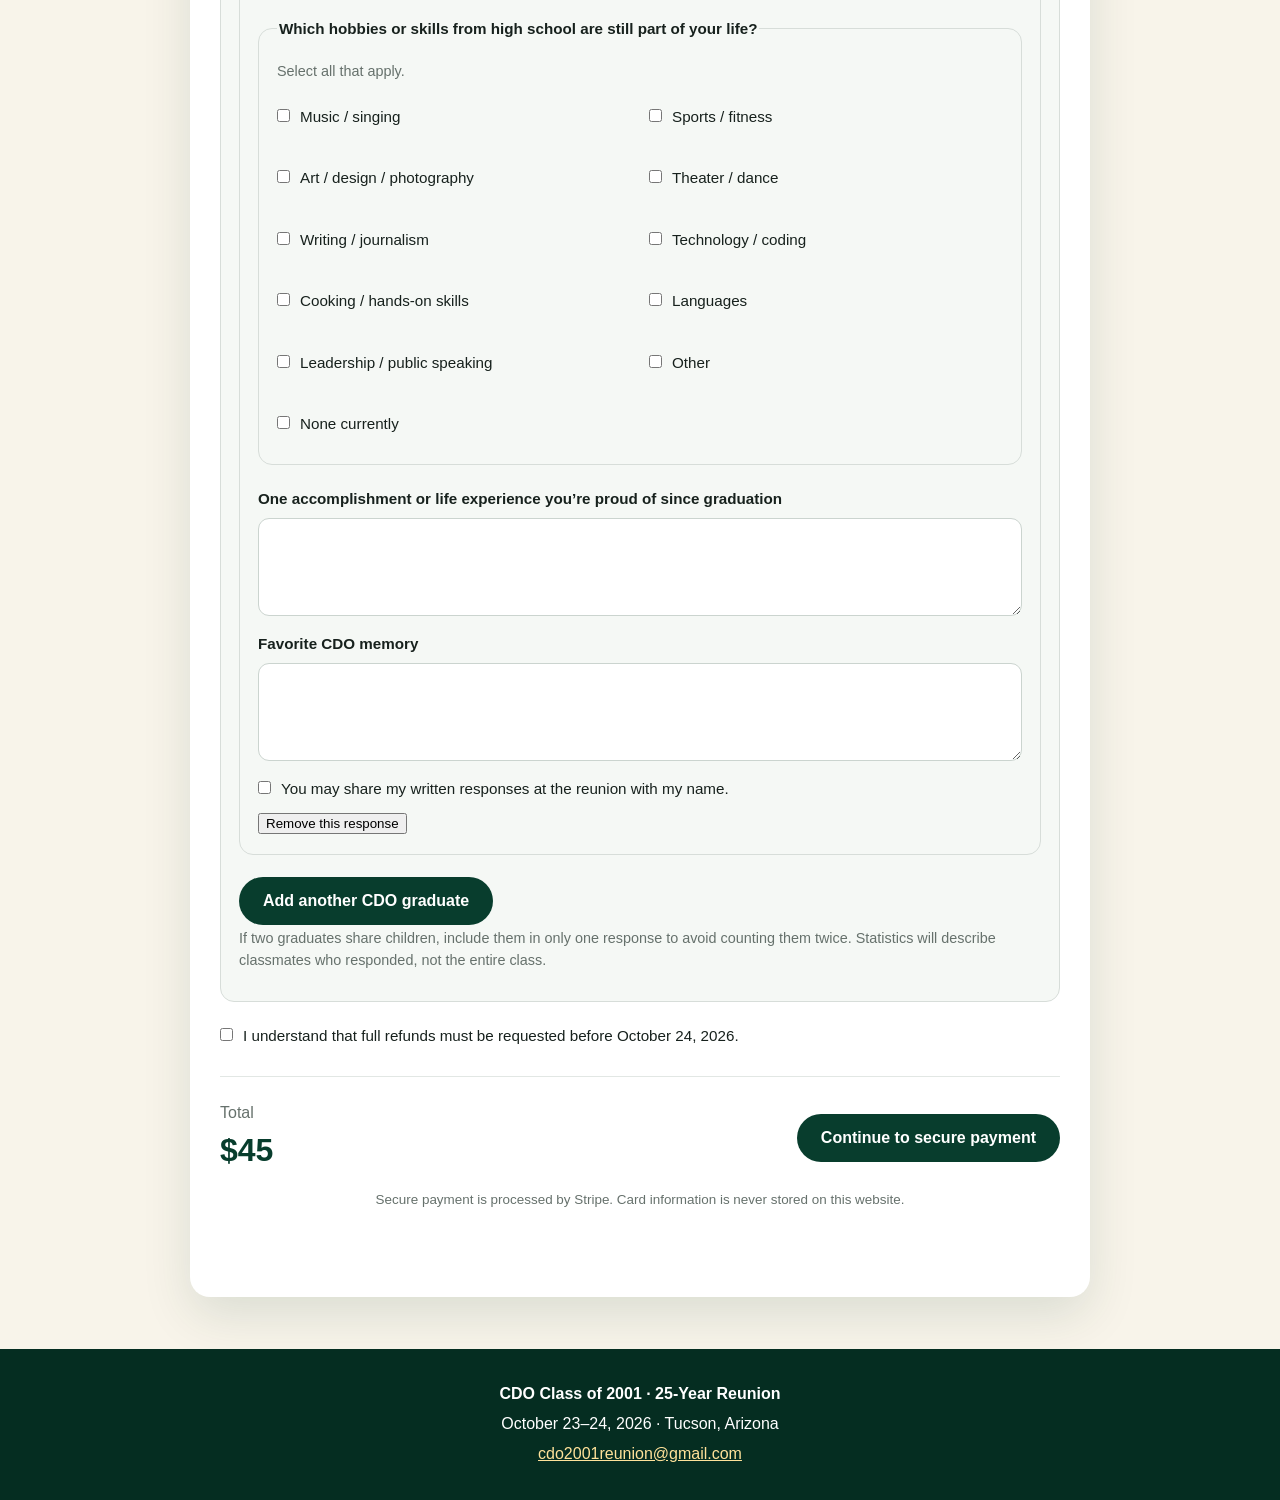
==== commit 1e809d7e: "Update event descriptions for clarity" ====
--- a/index.html
+++ b/index.html
@@ -119,10 +119,10 @@
               <p class="event-time">5:00 PM · Main reunion begins</p>
               <h4>CDO Tour & Class Photos</h4>
               <img class="venue-photo venue-photo--compact" src="assets/cdo-hero.jpg" alt="Canyon del Oro High School" loading="lazy">
-              <p>Meet at Canyon del Oro High School to kick off our reunion with a campus tour and class pictures.</p>
-            </div>
-            <div class="event-item">
-              <p class="event-time">6:00 PM · Following the CDO tour & pictures</p>
+              <p>Meet at Canyon del Oro High School to kick off our reunion with a group picture at CDO.</p>
+            </div>
+            <div class="event-item">
+              <p class="event-time">6:00 PM · Following the CDO group picture</p>
               <h4>Dinner & Celebration at DiBella’s</h4>
               <img class="venue-photo venue-photo--compact" src="assets/dibellas-interior.jpg" alt="DiBella’s dining room with tables and bar seating" width="293" height="220" loading="lazy">
               <p>After our time at CDO, we’ll head to DiBella’s at 6pm for dinner and plenty of time to reconnect and celebrate with classmates and guests.</p>
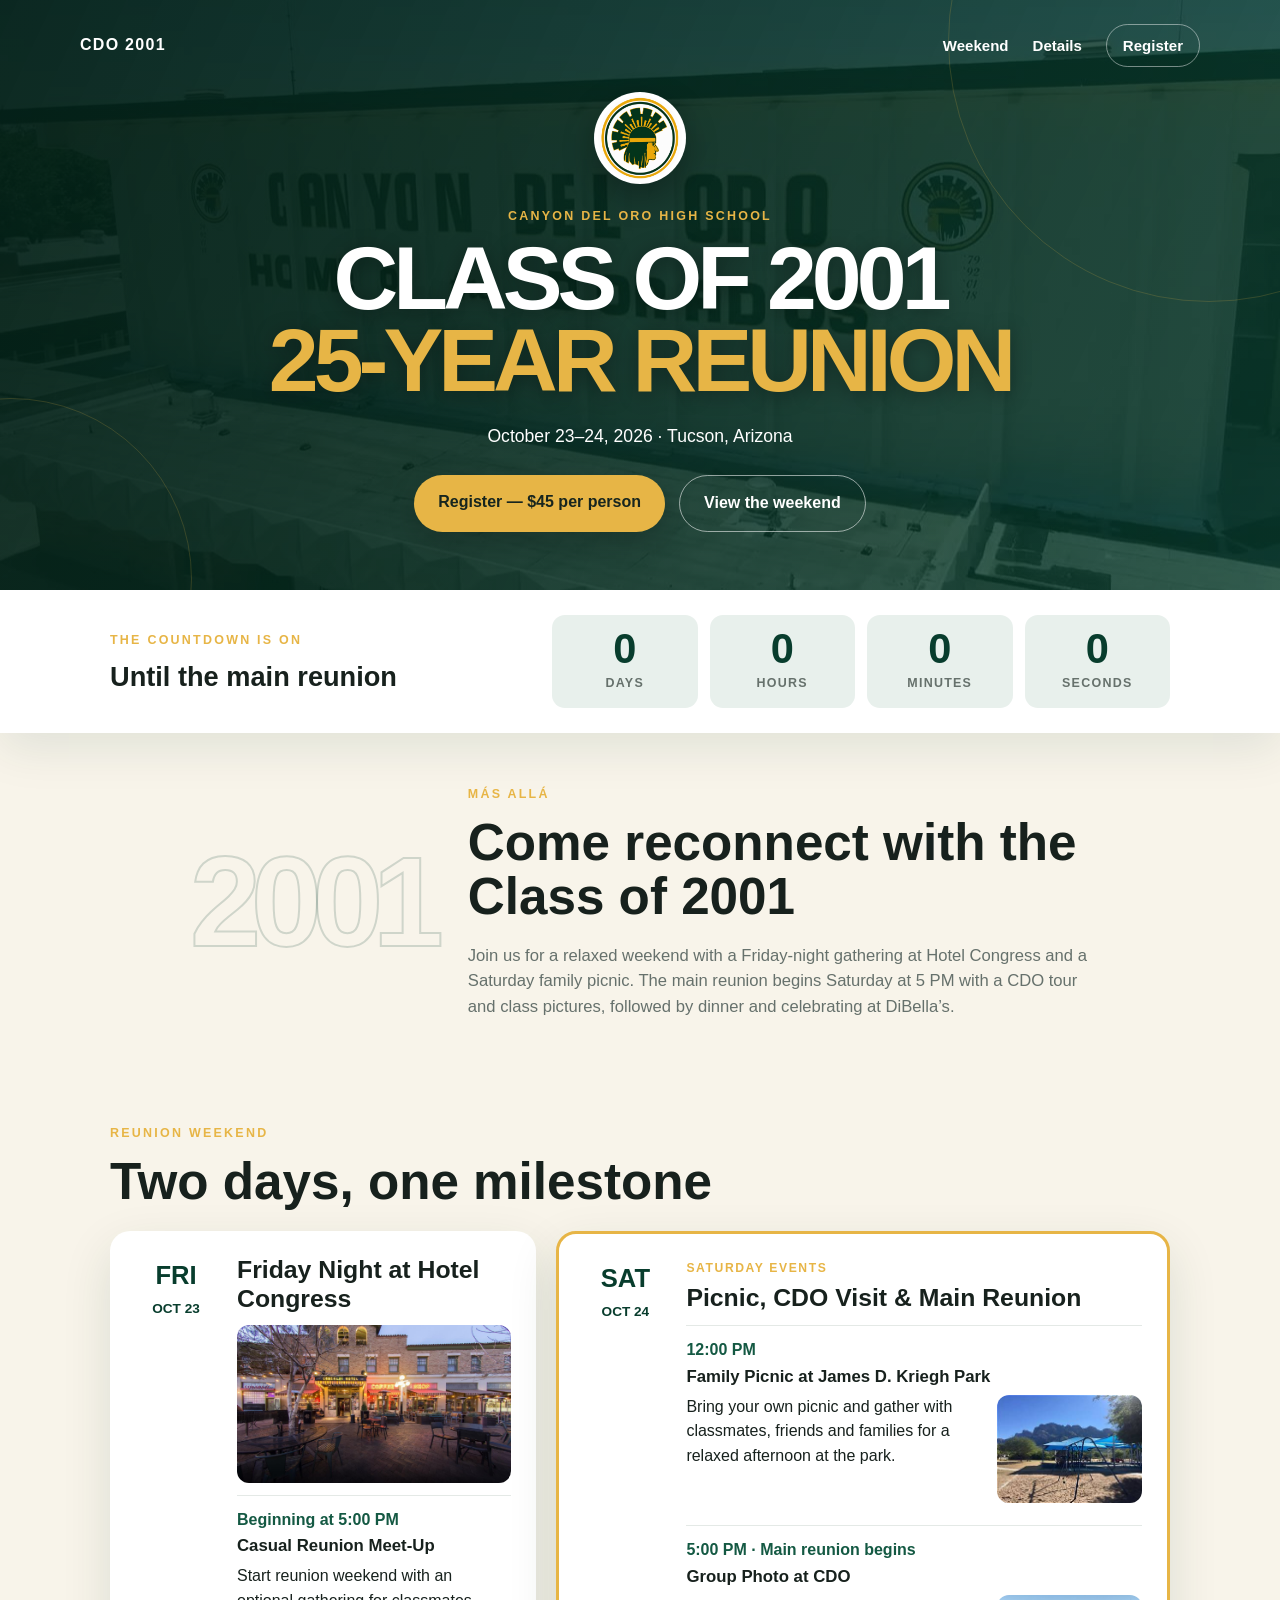
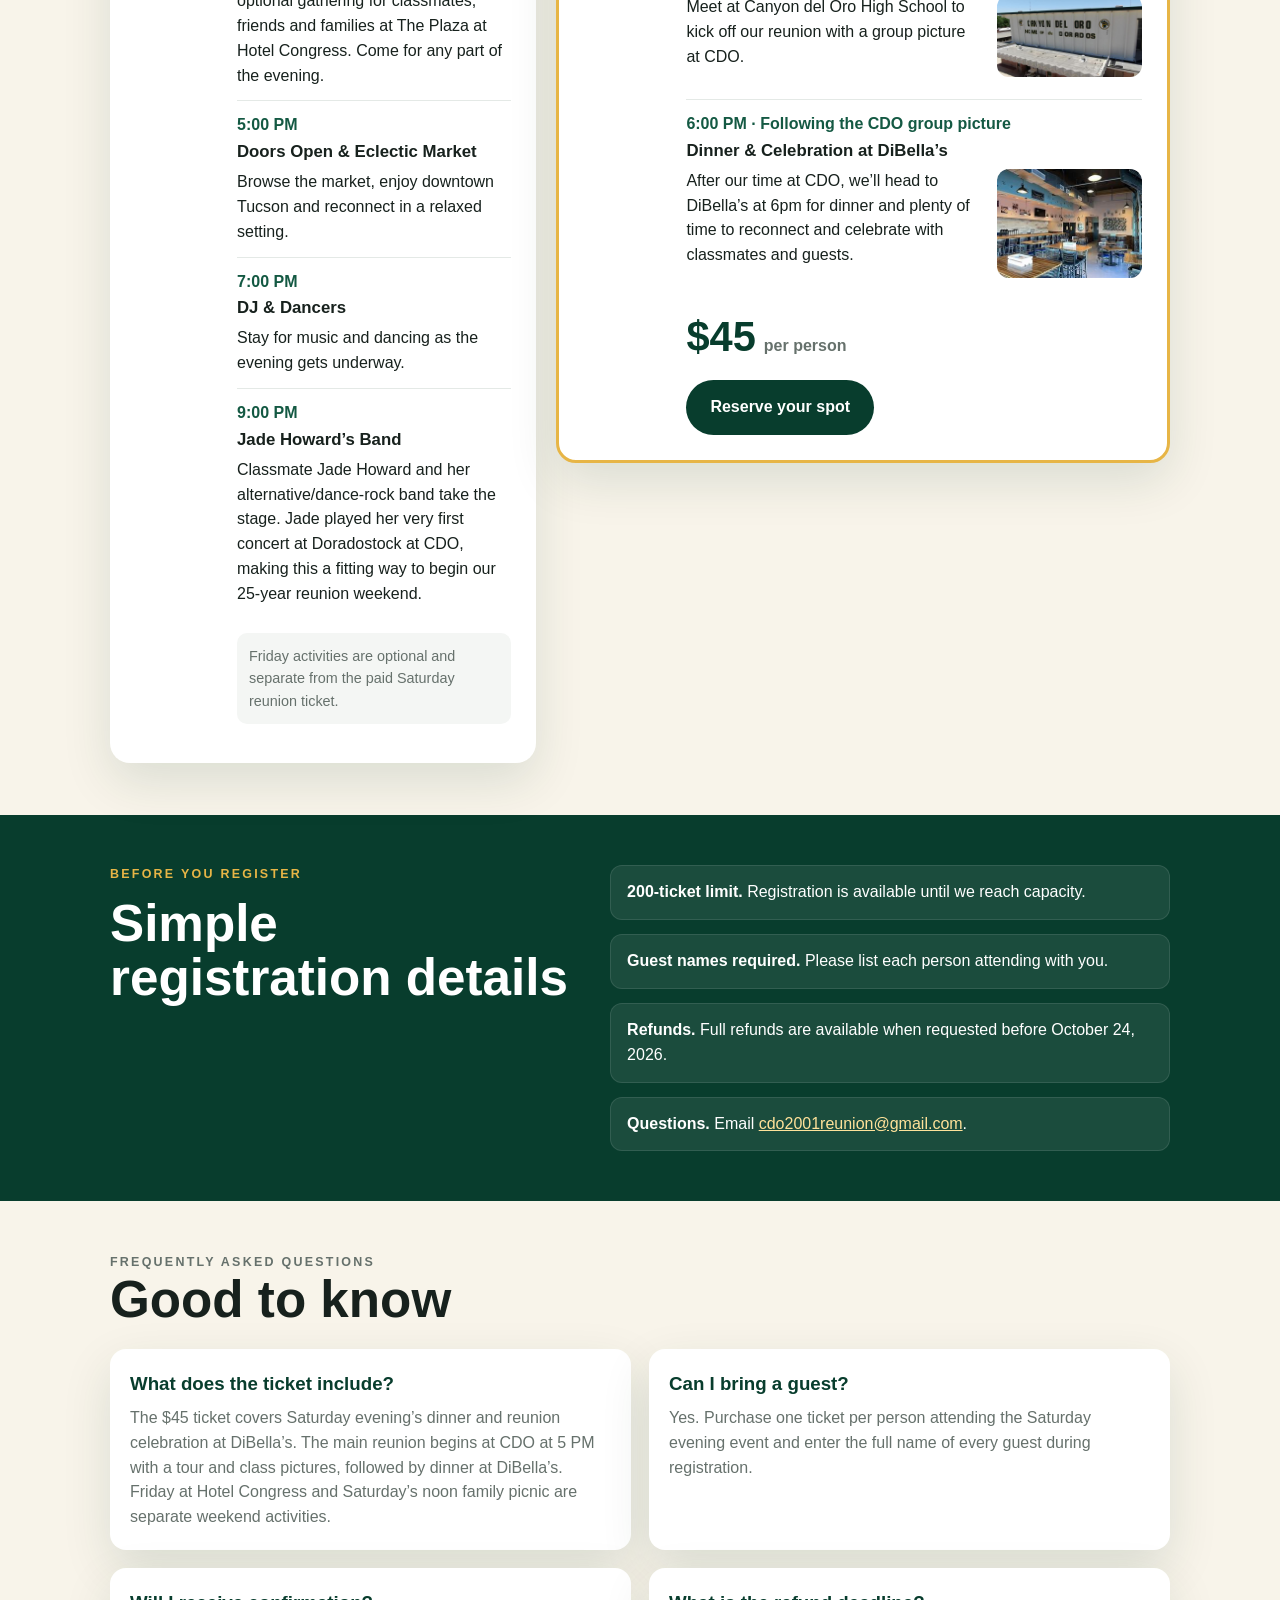
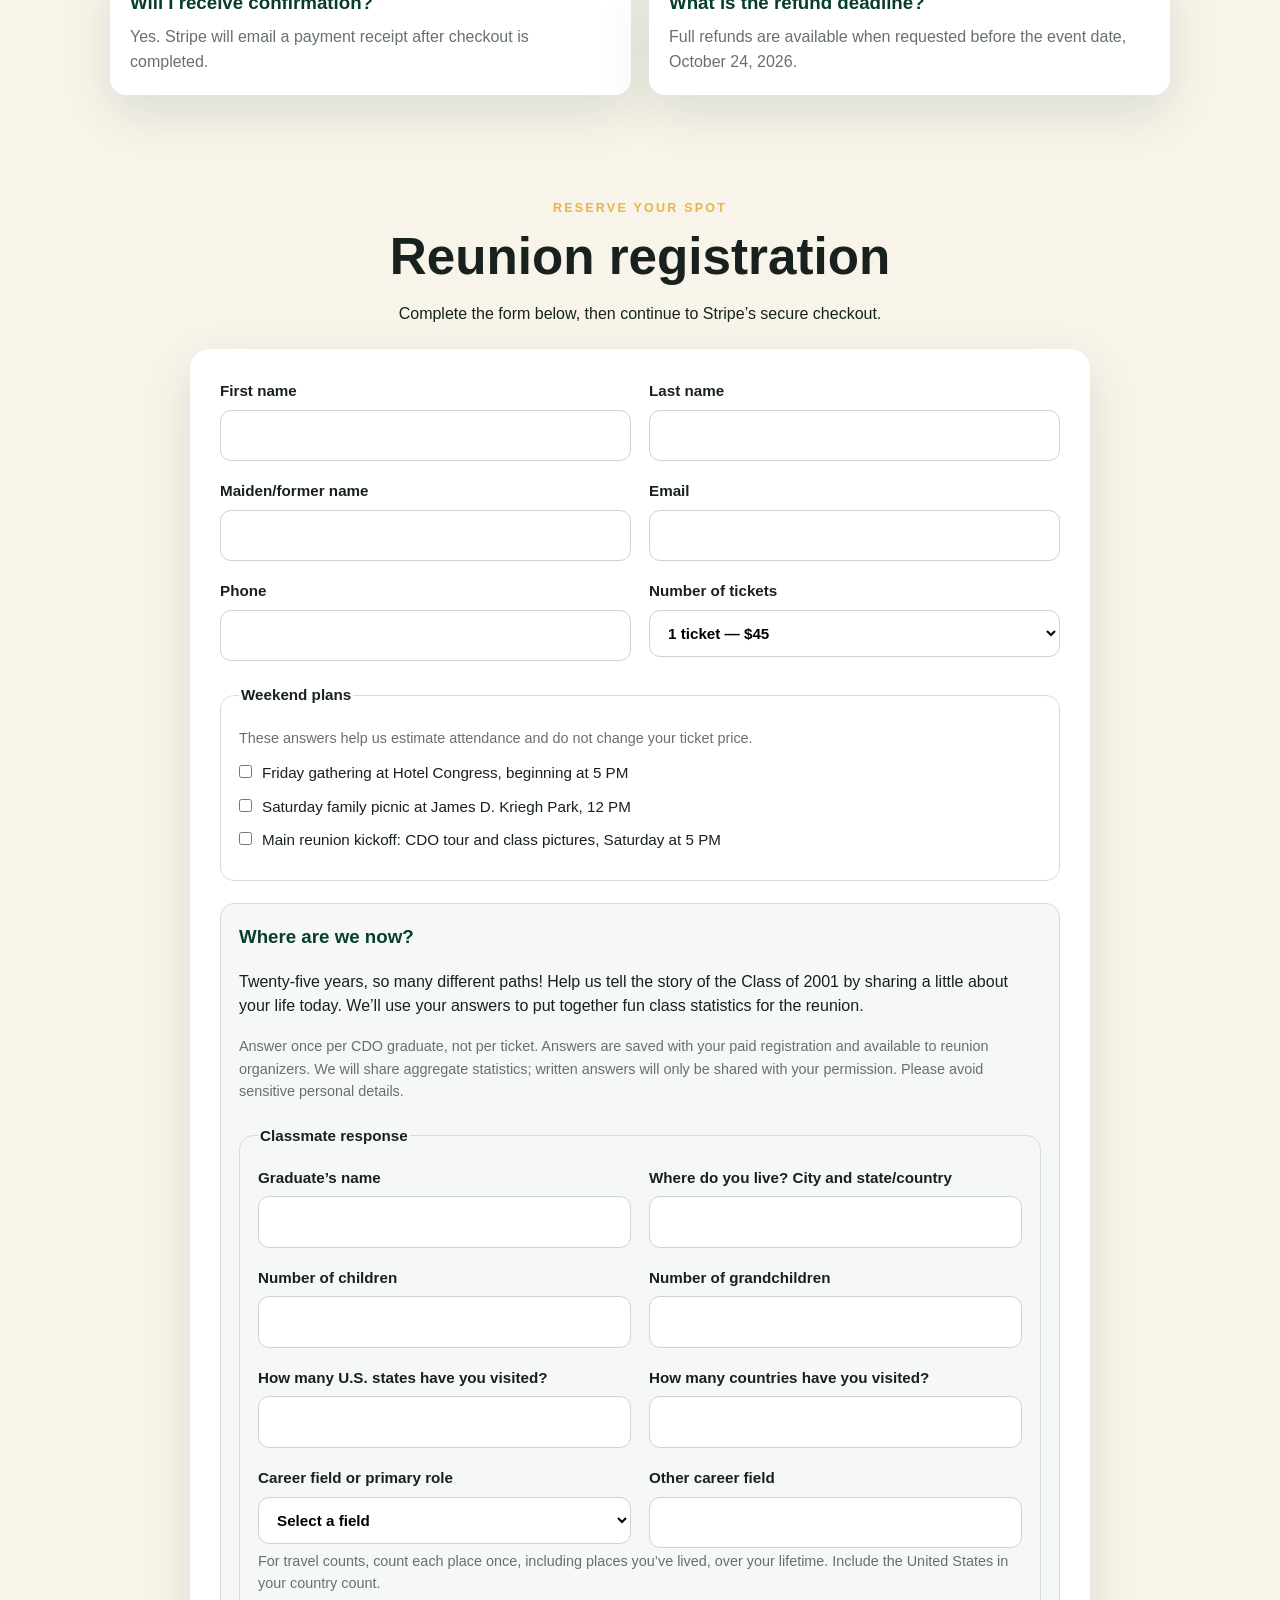
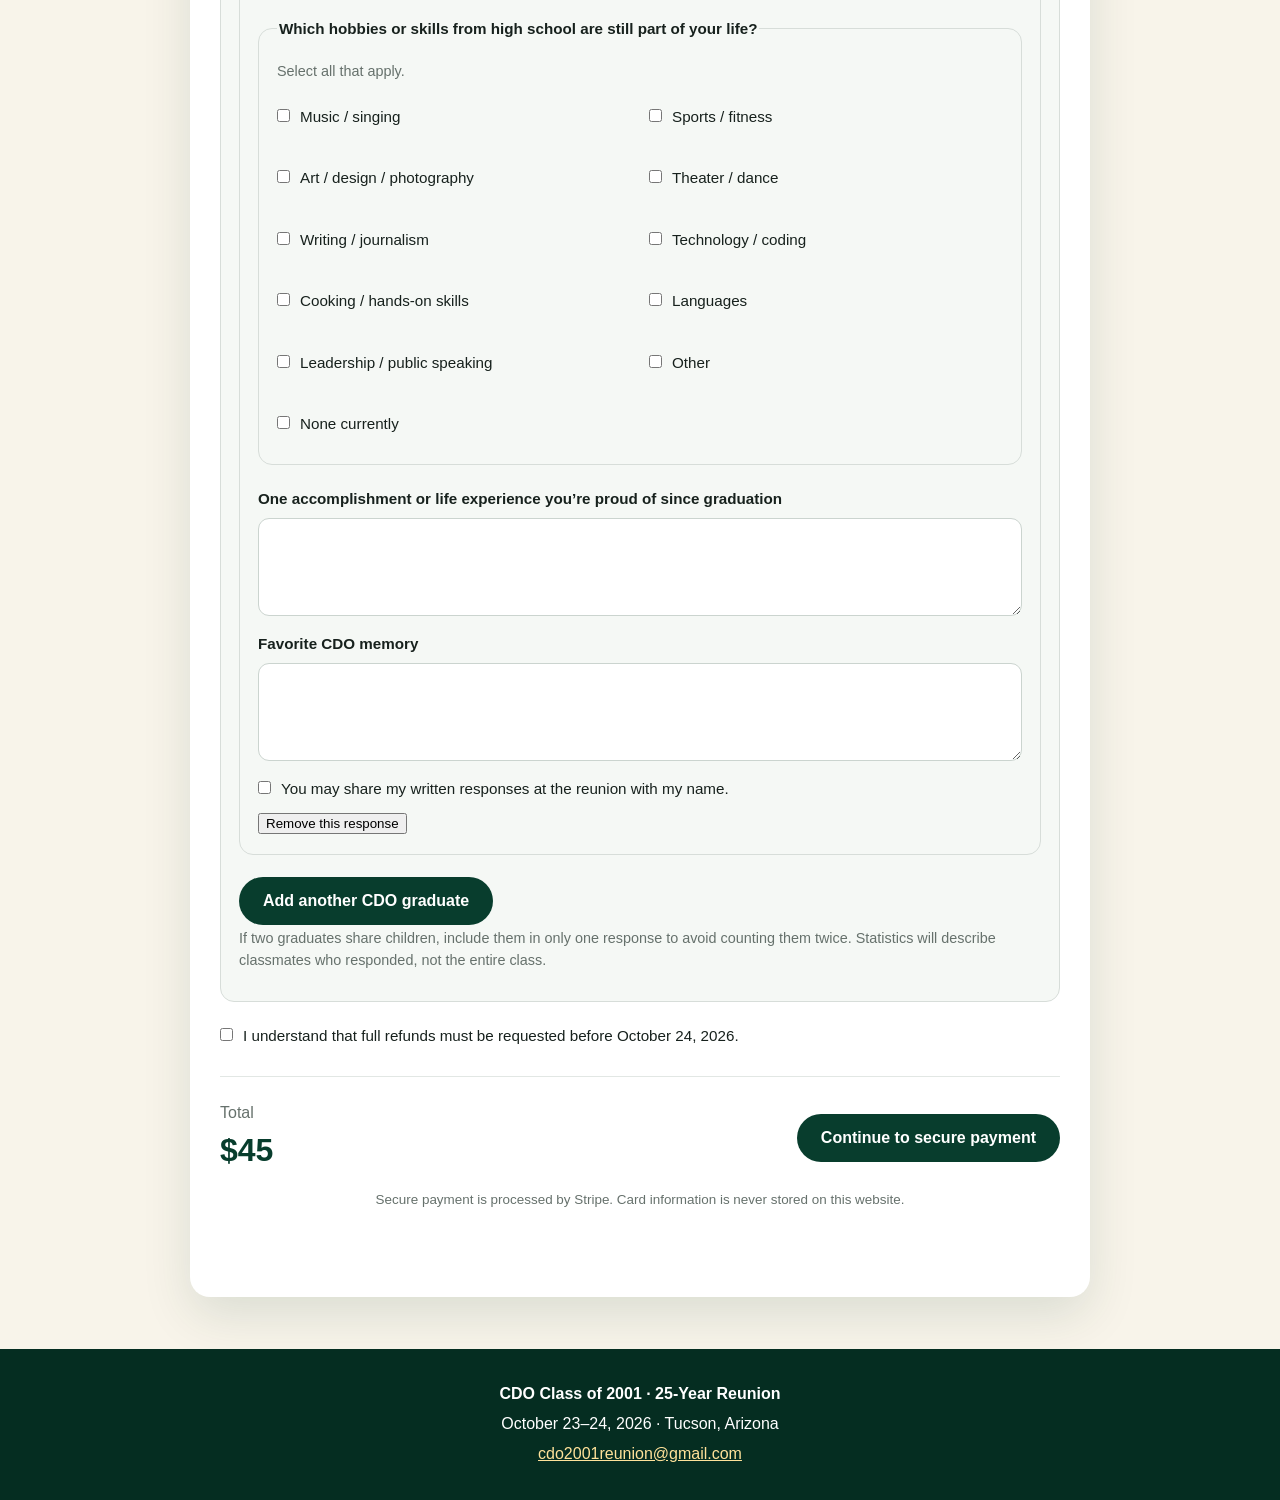
==== commit f04490c4: "Change event title from 'CDO Tour' to 'Group Photo at CDO'" ====
--- a/index.html
+++ b/index.html
@@ -117,7 +117,7 @@
             </div>
             <div class="event-item">
               <p class="event-time">5:00 PM · Main reunion begins</p>
-              <h4>CDO Tour & Class Photos</h4>
+              <h4>Group Photo at CDO</h4>
               <img class="venue-photo venue-photo--compact" src="assets/cdo-hero.jpg" alt="Canyon del Oro High School" loading="lazy">
               <p>Meet at Canyon del Oro High School to kick off our reunion with a group picture at CDO.</p>
             </div>
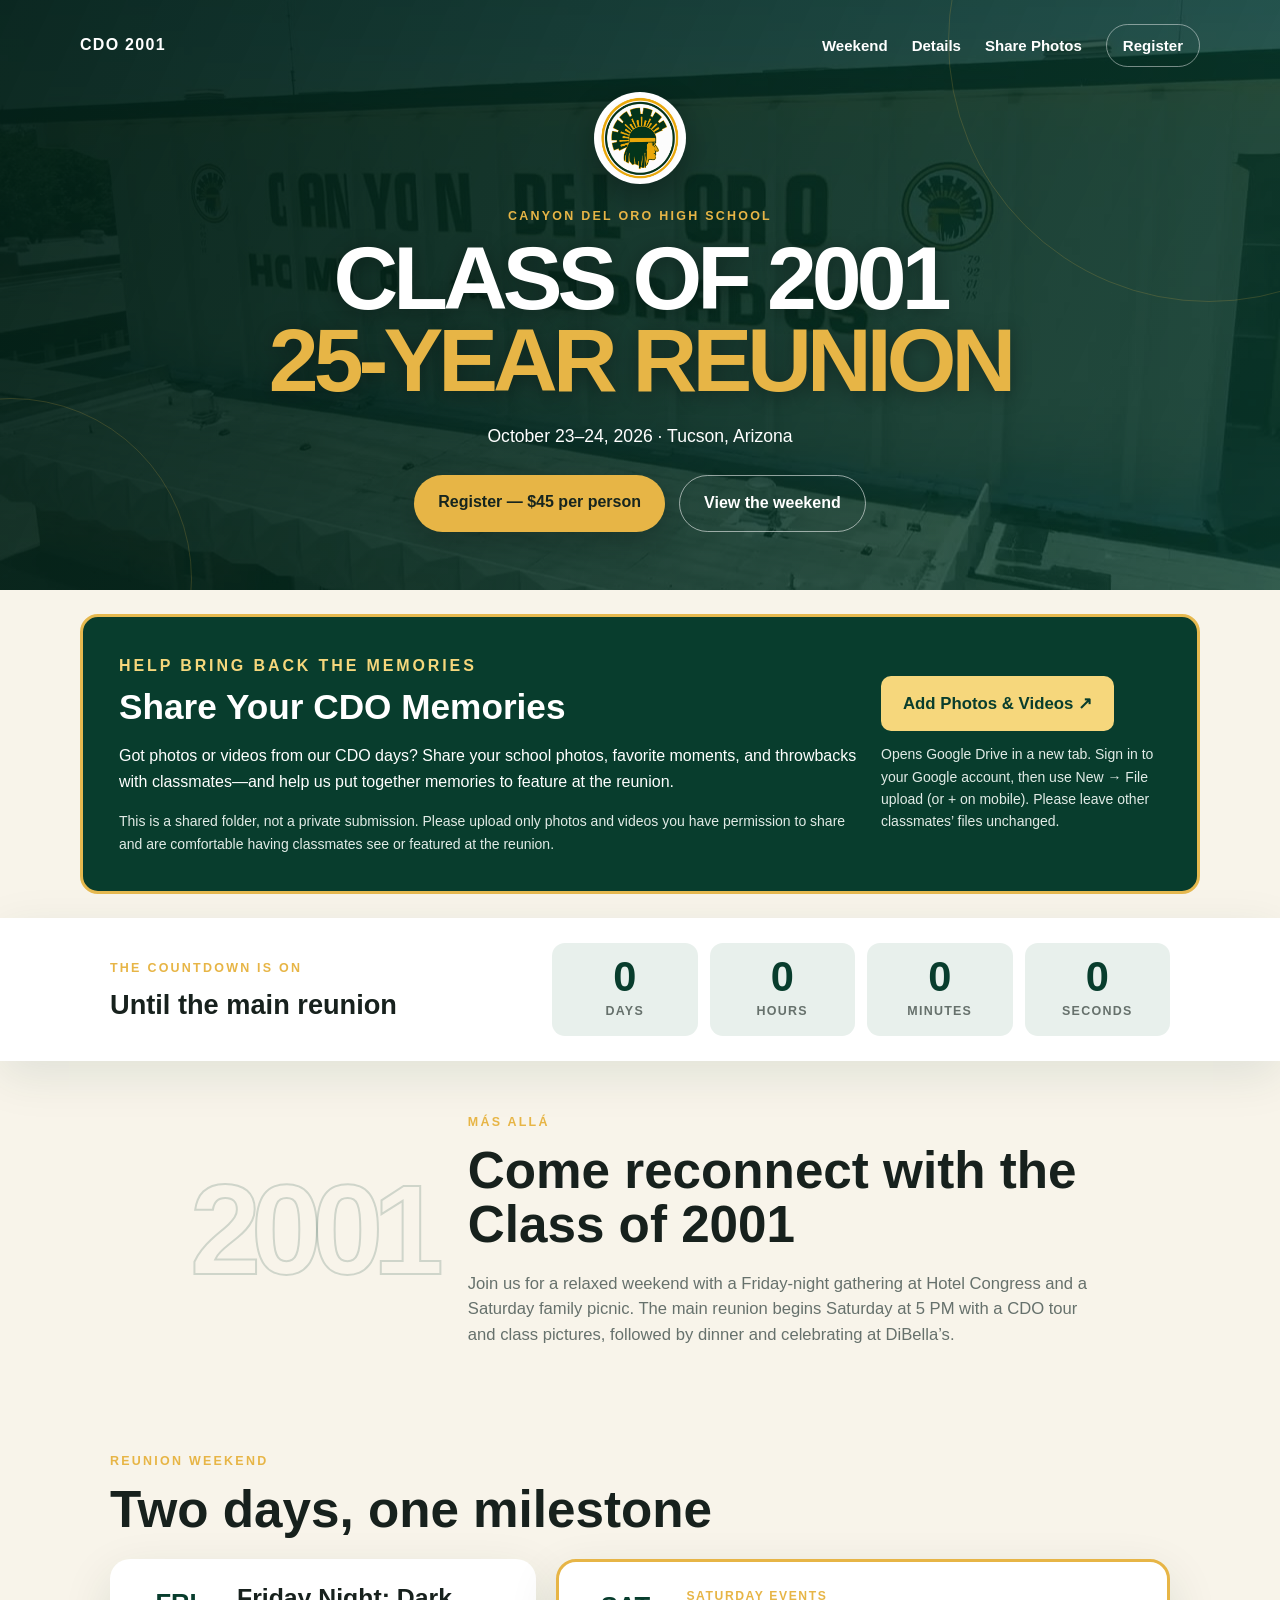
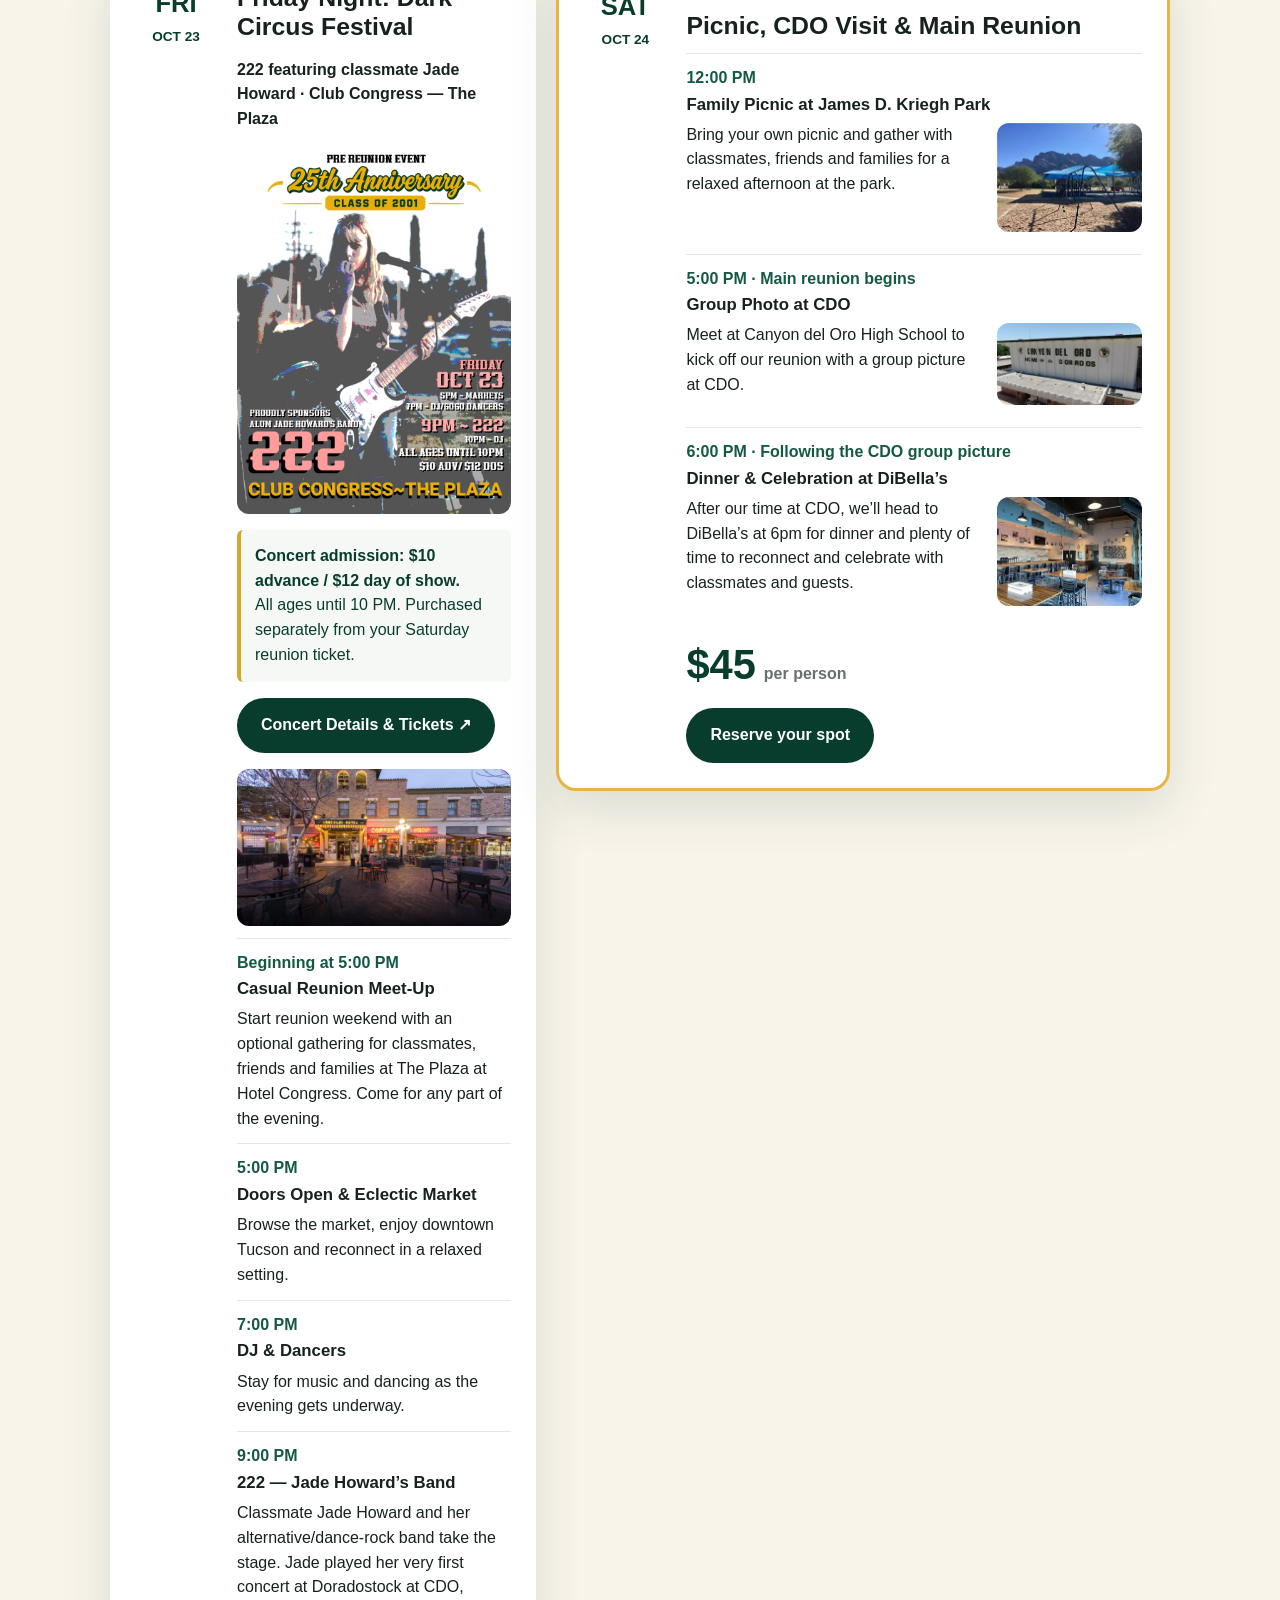
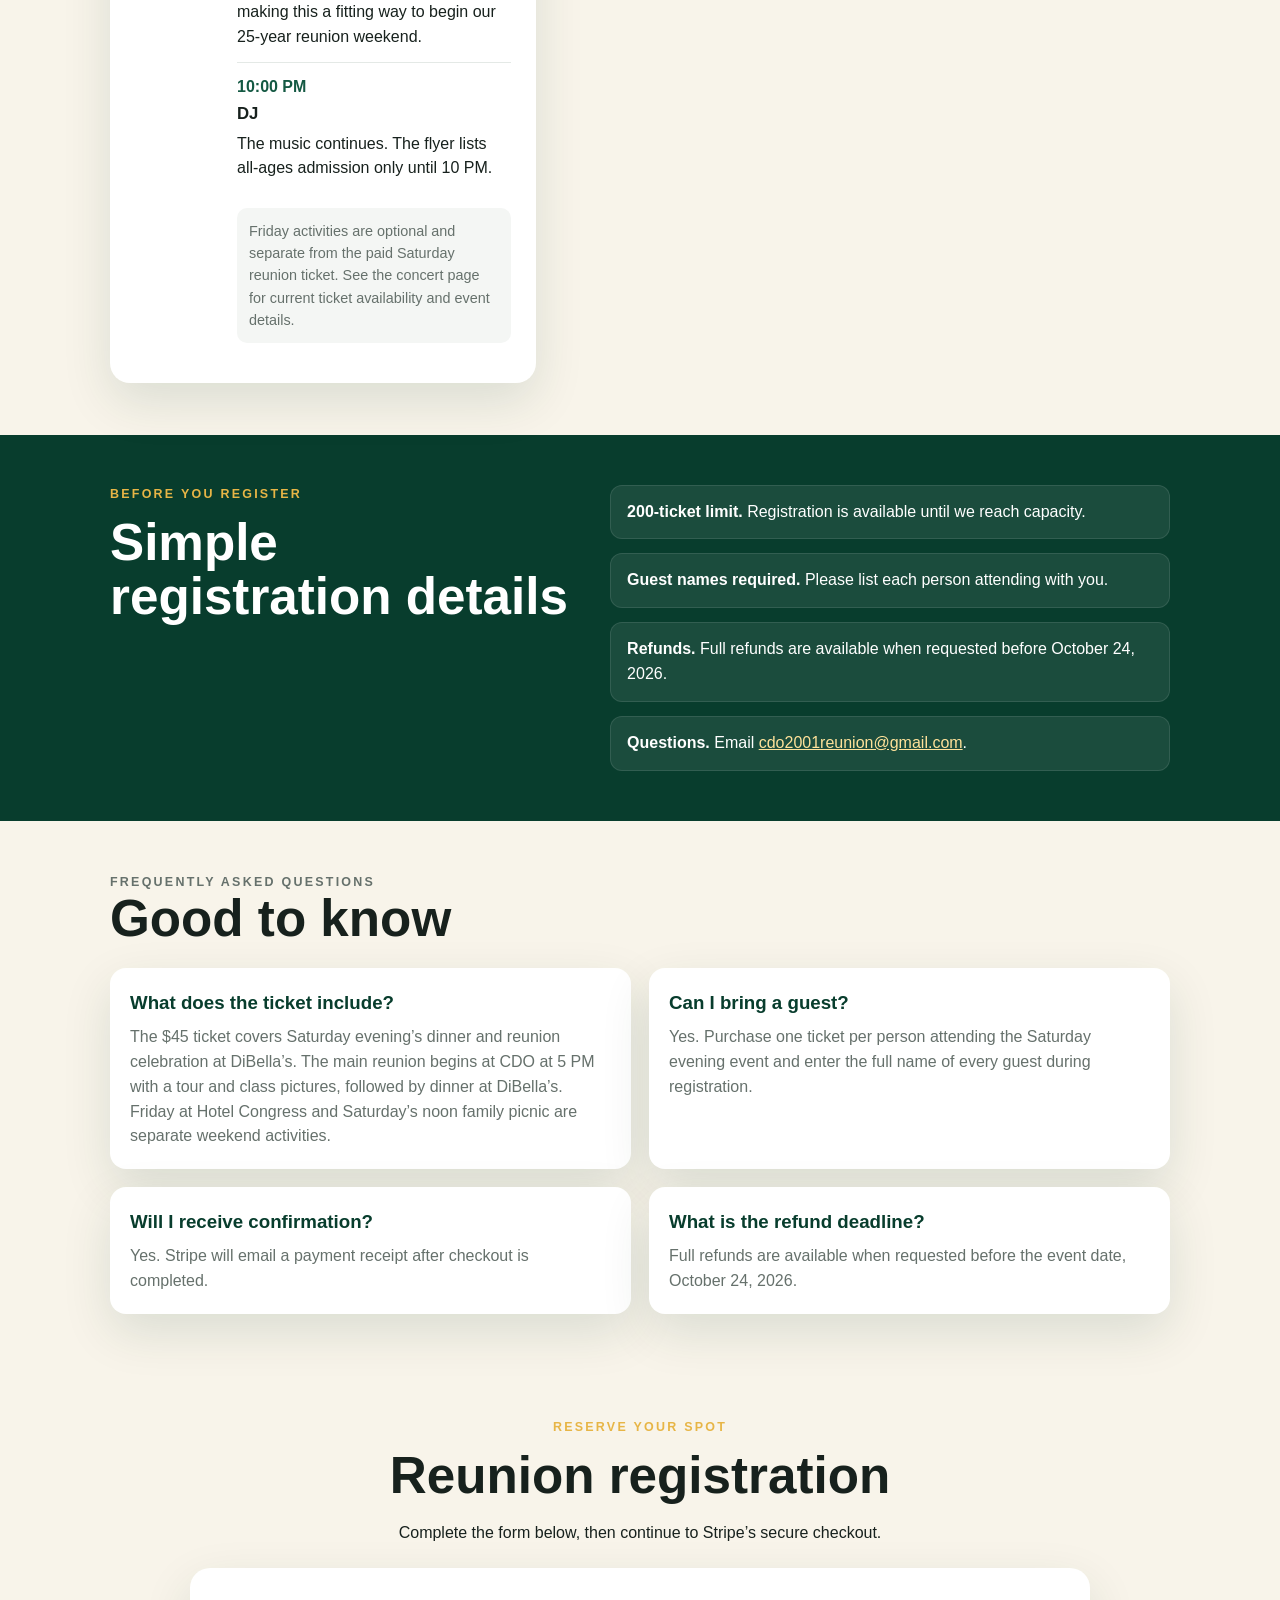
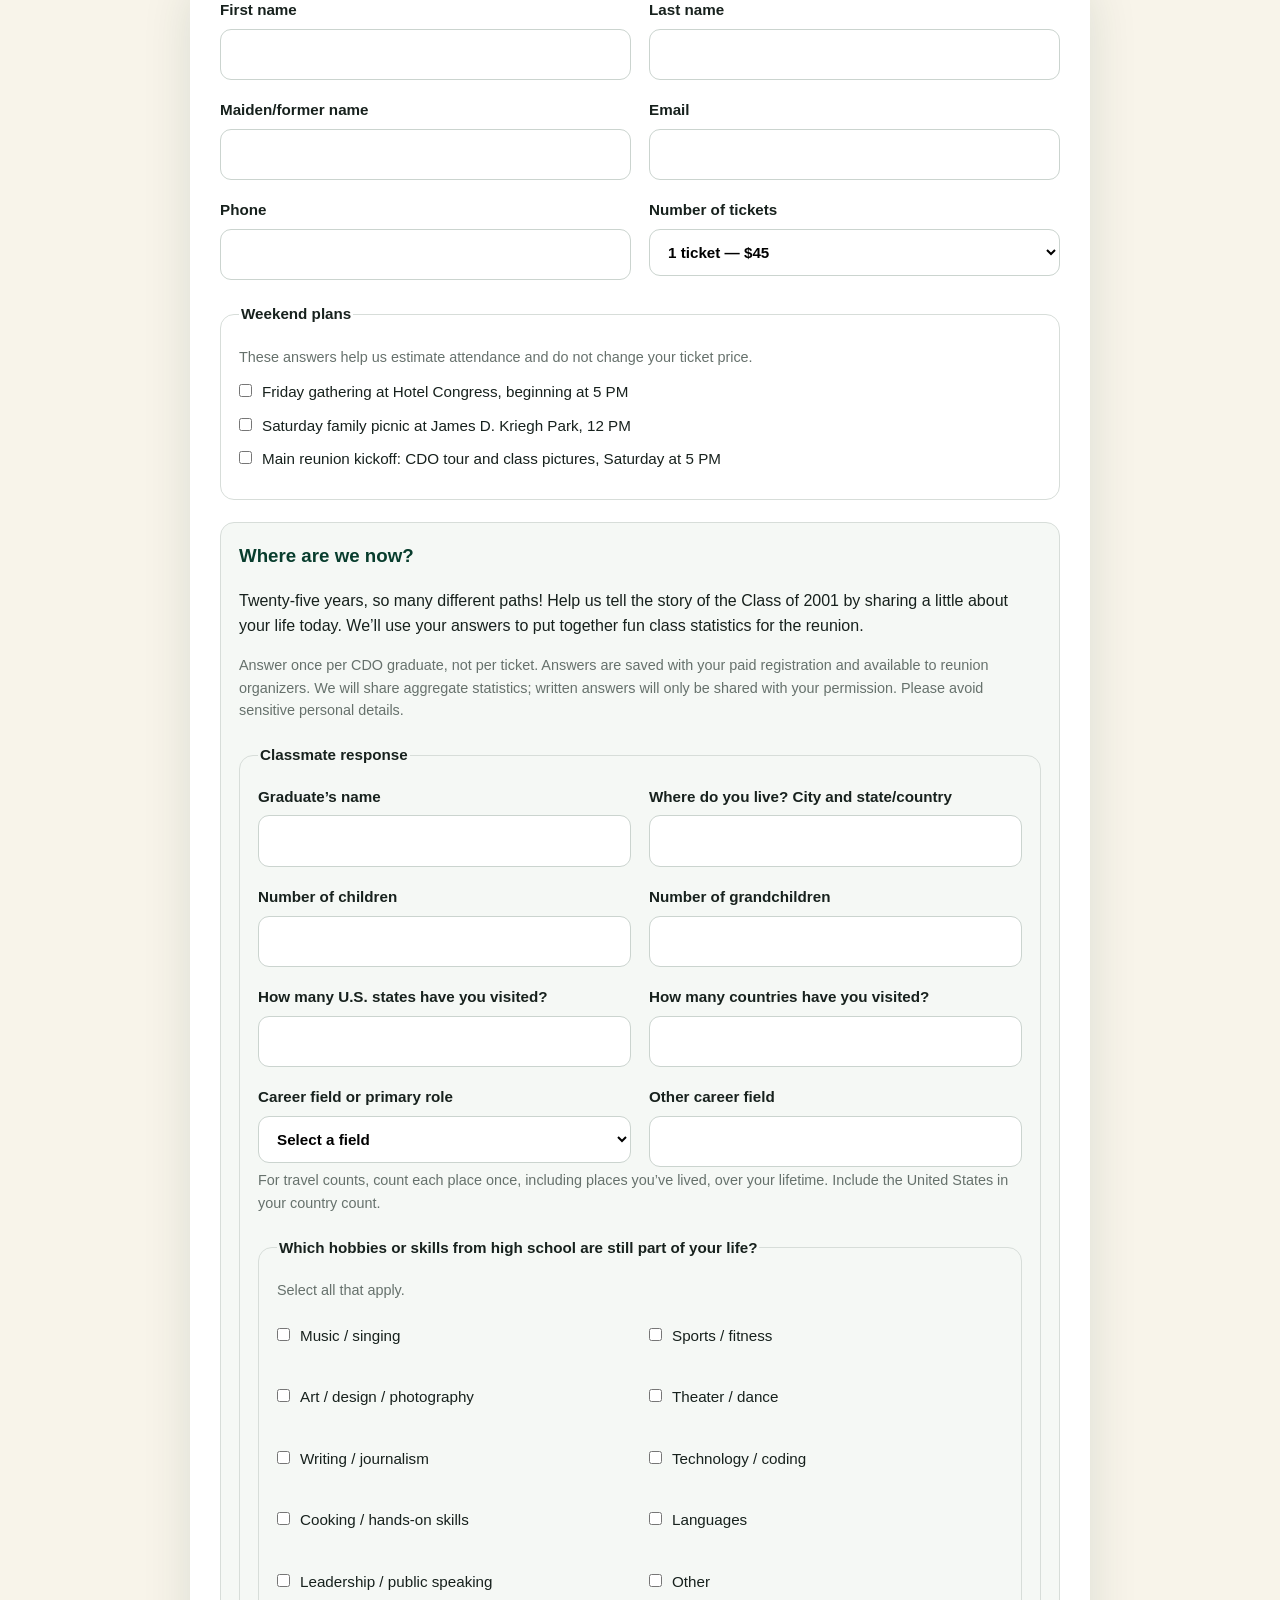
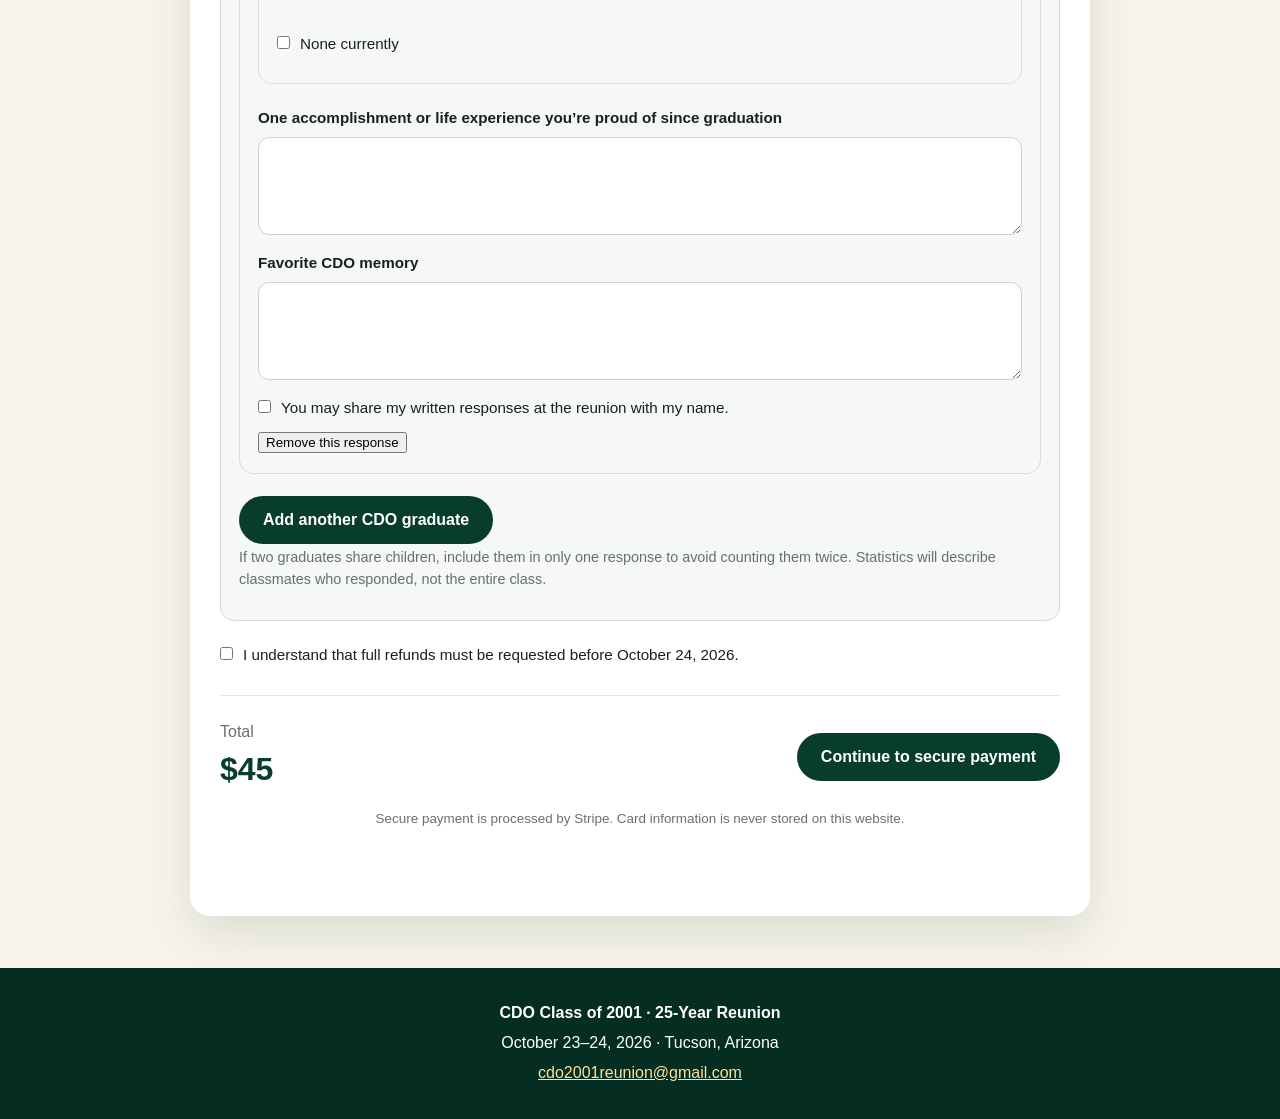
==== commit 91720208: "Update print statement from 'Hello' to 'Goodbye'" ====
--- a/index.html
+++ b/index.html
@@ -18,6 +18,29 @@
     .venue-photo { display: block; width: 100%; height: auto; border-radius: 12px; margin: 12px 0; }
     .venue-photo--compact { float: right; width: min(42%, 145px); margin: 0 0 10px 14px; }
     .event-item::after { content: ''; display: block; clear: both; }
+
+    /* Shared memories: self-contained styles. */
+    .memories { box-sizing: border-box; margin: 24px auto; width: calc(100% - 32px); max-width: 1120px; padding: clamp(22px, 4vw, 36px); background: #083d2d; color: #fff; border: 3px solid #e6b94f; border-radius: 18px; scroll-margin-top: 100px; }
+    .memories__inner { display: flex; flex-wrap: wrap; align-items: center; gap: 24px; }
+    .memories__copy { flex: 1 1 340px; min-width: 0; }
+    .memories .eyebrow { color: #f6d77c; margin: 0 0 8px; }
+    .memories h2 { color: #fff; margin: 0 0 12px; font-size: clamp(1.6rem, 4vw, 2.2rem); line-height: 1.15; }
+    .memories p { color: #fff; font-size: 1rem; line-height: 1.6; }
+    .memories__actions { flex: 0 1 280px; min-width: 0; }
+    .memories .memories__button { display: inline-block; box-sizing: border-box; max-width: 100%; padding: 16px 22px; background: #f6d77c; color: #083d2d; font-size: 1.05rem; font-weight: 800; line-height: 1.4; text-align: center; text-decoration: none; border-radius: 10px; }
+    .memories .memories__button:hover { background: #fff0bb; }
+    .memories .memories__button:focus-visible { outline: 3px solid #fff; outline-offset: 5px; }
+    .memories .memories__note { font-size: .875rem; margin: 12px 0 0; color: #e1ebe6; }
+    .nav__links { flex-wrap: wrap; }
+    @media (max-width: 600px) {
+      .nav { flex-wrap: wrap; }
+      .nav__links { gap: 12px; }
+      .memories__copy, .memories__actions { flex-basis: 100%; }
+      .memories .memories__button { width: 100%; }
+    }
+    .concert-flyer { display: block; width: 100%; max-width: 420px; height: auto; margin: 16px auto; border-radius: 12px; }
+    .concert-admission { padding: 14px; background: #f5f8f5; color: #083d2d; border-left: 4px solid #d4a82f; border-radius: 6px; }
+    .concert-link { max-width: 100%; white-space: normal; text-align: center; }
   </style>
 </head>
 <body>
@@ -27,6 +50,7 @@
       <div class="nav__links">
         <a href="#weekend">Weekend</a>
         <a href="#details">Details</a>
+        <a href="#memories">Share Photos</a>
         <a class="nav__button" href="#register">Register</a>
       </div>
     </nav>
@@ -44,6 +68,21 @@
   </header>
 
   <main>
+    <section class="memories" id="memories" aria-labelledby="memories-heading">
+      <div class="memories__inner">
+        <div class="memories__copy">
+          <p class="eyebrow">Help bring back the memories</p>
+          <h2 id="memories-heading">Share Your CDO Memories</h2>
+          <p>Got photos or videos from our CDO days? Share your school photos, favorite moments, and throwbacks with classmates—and help us put together memories to feature at the reunion.</p>
+          <p class="memories__note">This is a shared folder, not a private submission. Please upload only photos and videos you have permission to share and are comfortable having classmates see or featured at the reunion.</p>
+        </div>
+        <div class="memories__actions">
+          <a class="memories__button" href="https://drive.google.com/drive/folders/1ErinQpY3oXejiFGQwujV2bzDFtDAvUcG?usp=drive_link" target="_blank" rel="noopener noreferrer">Add Photos &amp; Videos <span aria-hidden="true">↗</span></a>
+          <p class="memories__note">Opens Google Drive in a new tab. Sign in to your Google account, then use New → File upload (or + on mobile). Please leave other classmates’ files unchanged.</p>
+        </div>
+      </div>
+    </section>
+
     <section class="countdown" aria-labelledby="countdown-heading">
       <div class="countdown__inner">
         <div>
@@ -78,7 +117,11 @@
         <article class="card">
           <div class="date-badge"><strong>FRI</strong><span>OCT 23</span></div>
           <div>
-            <h3>Friday Night at Hotel Congress</h3>
+            <h3>Friday Night: Dark Circus Festival</h3>
+            <p><strong>222 featuring classmate Jade Howard · Club Congress — The Plaza</strong></p>
+            <img class="concert-flyer" src="[data-uri]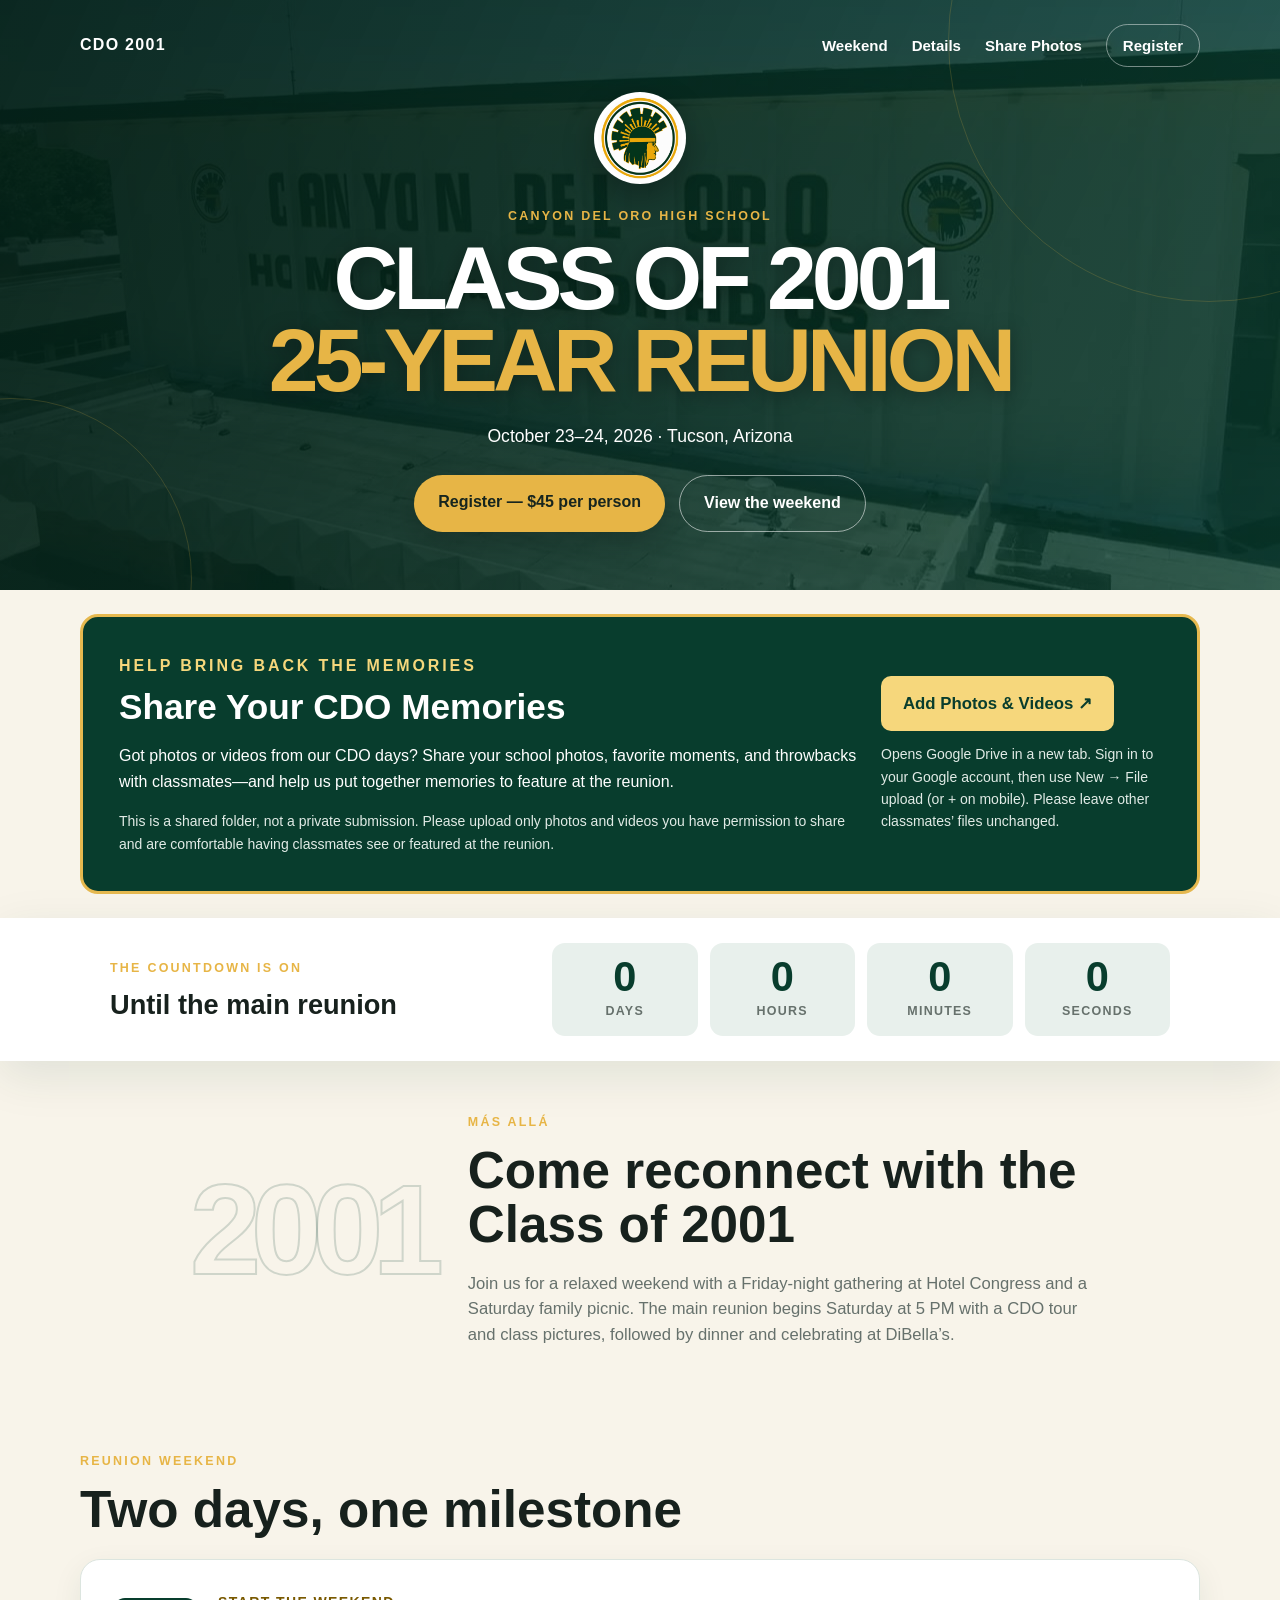
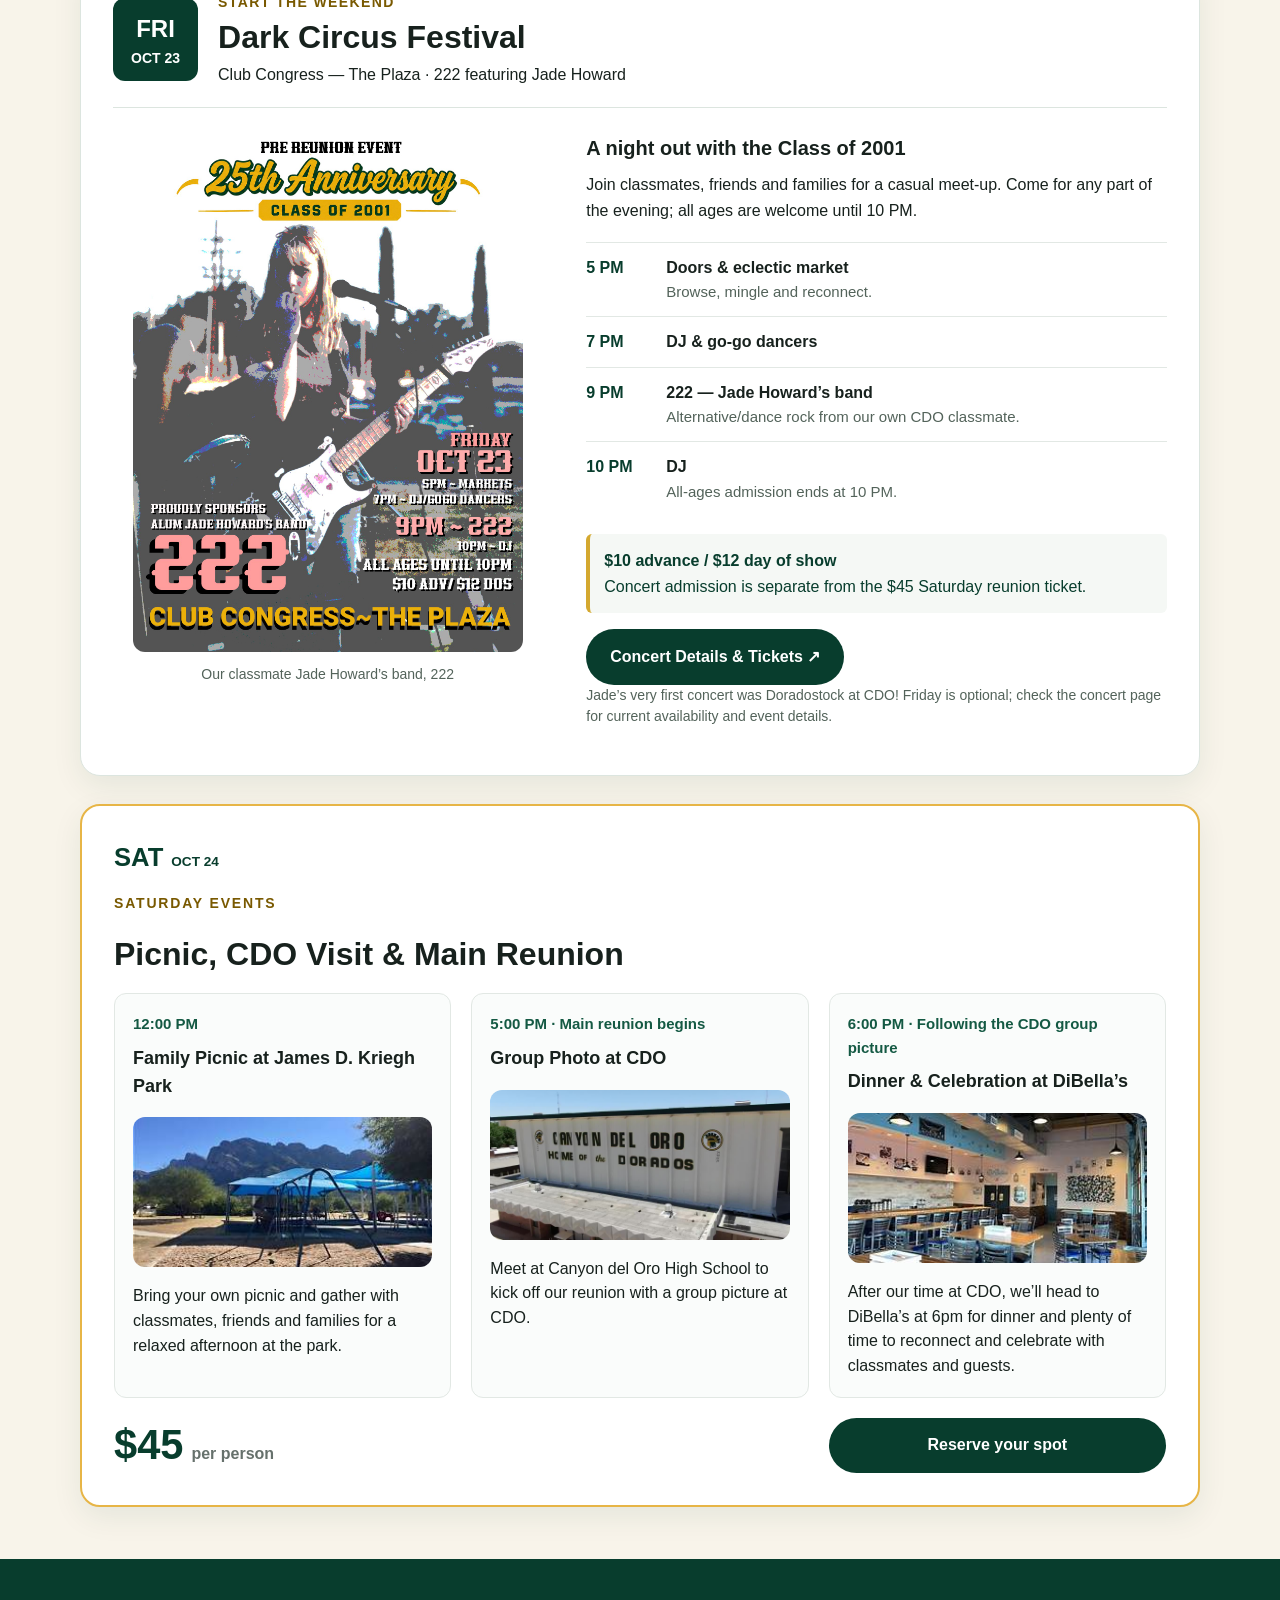
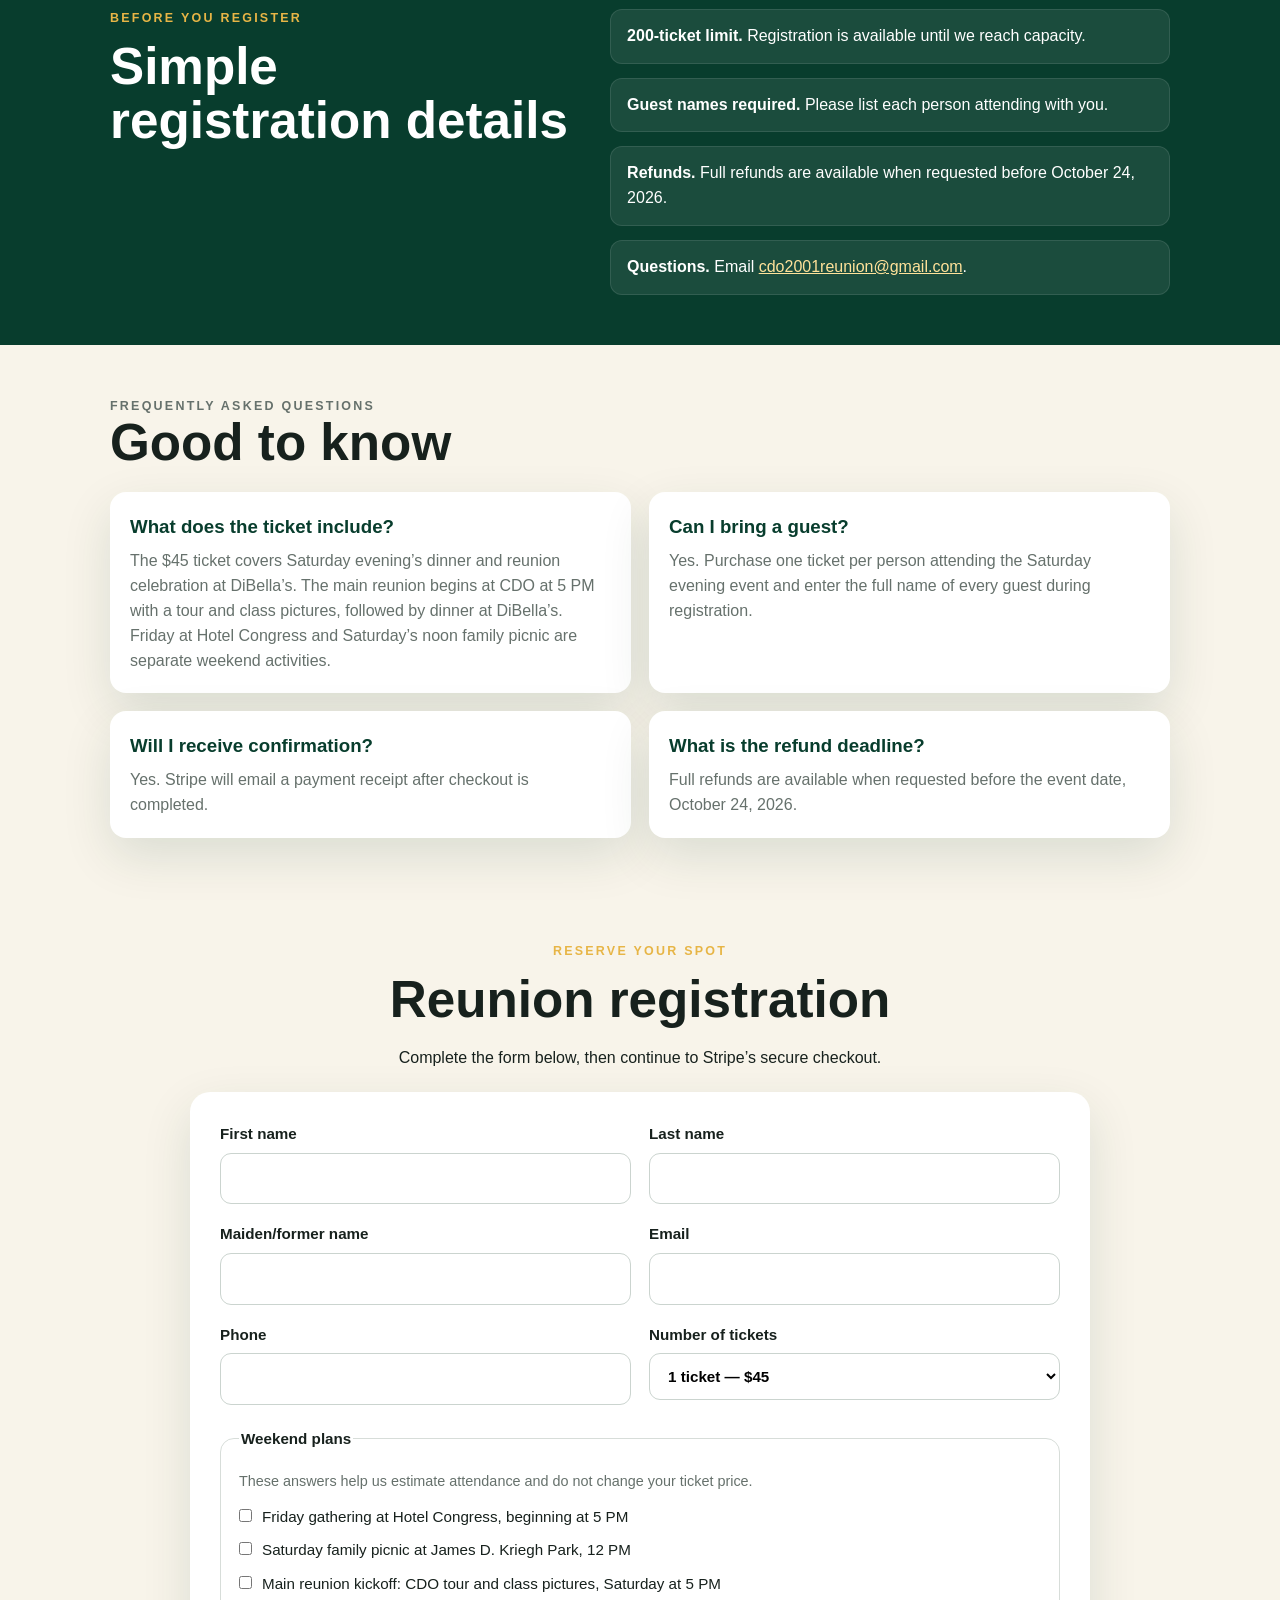
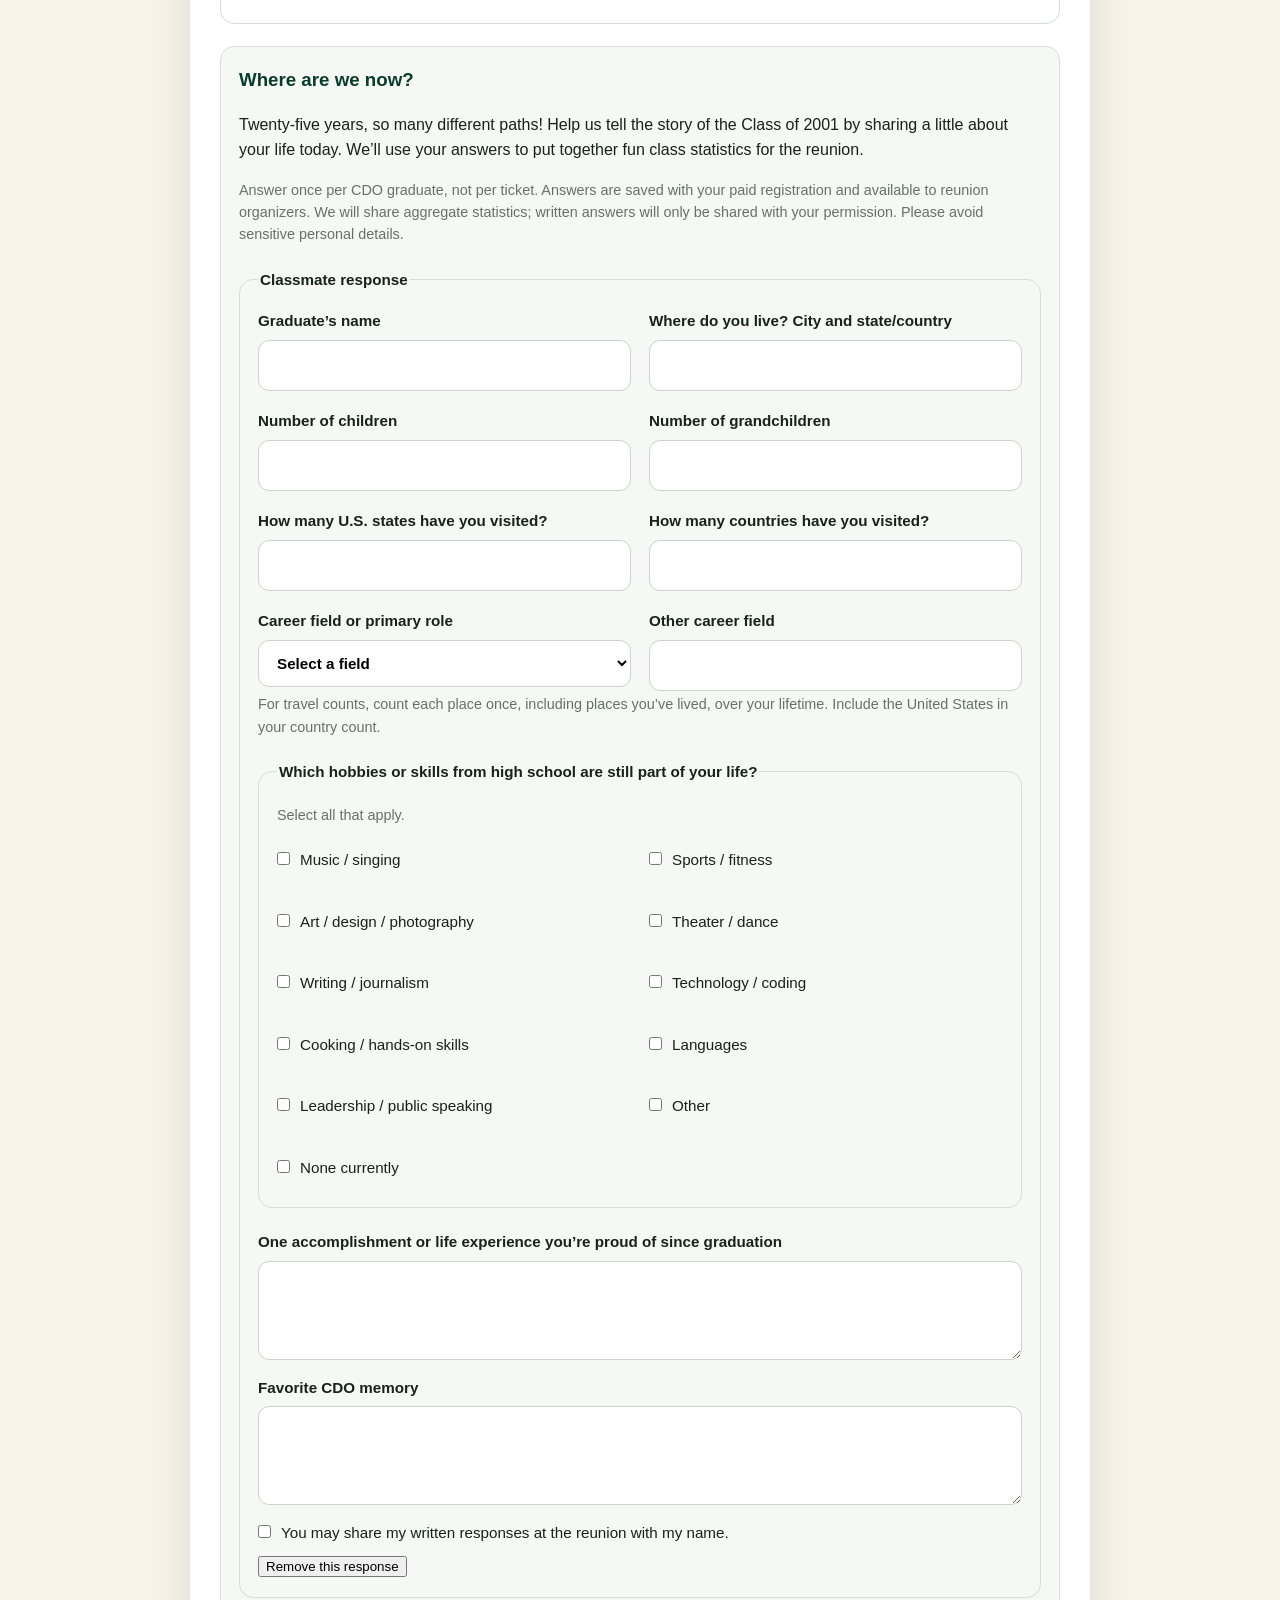
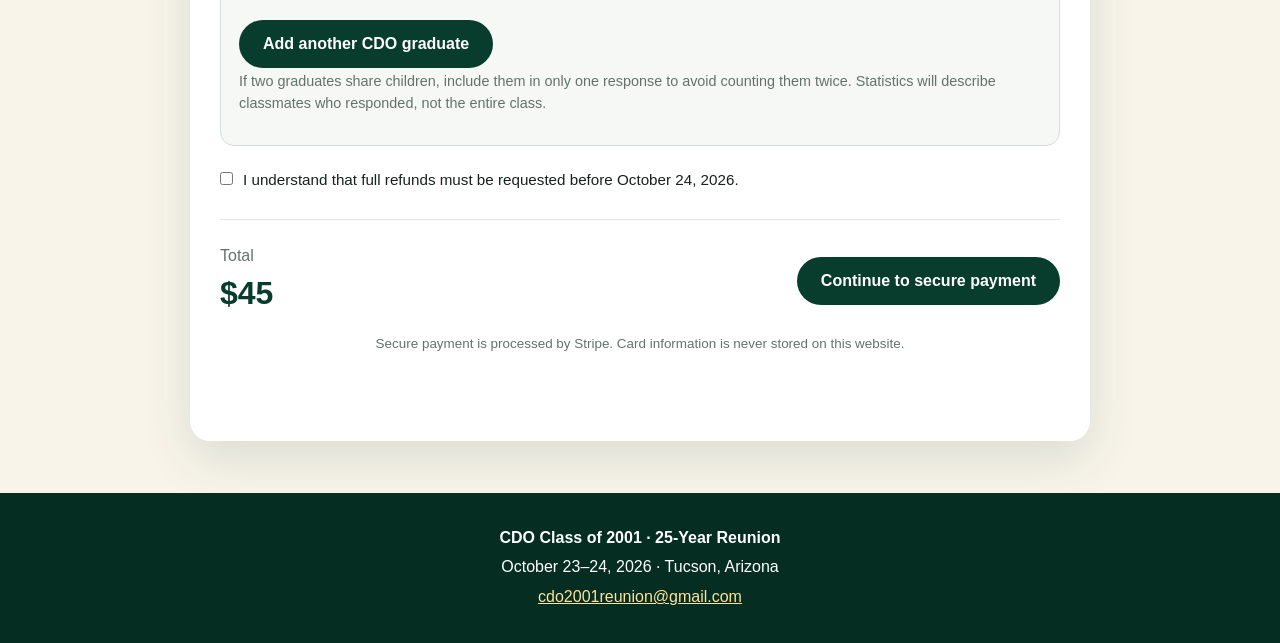
==== commit 2baff609: "Update print statement from 'Hello' to 'Goodbye'" ====
--- a/index.html
+++ b/index.html
@@ -41,6 +41,51 @@
     .concert-flyer { display: block; width: 100%; max-width: 420px; height: auto; margin: 16px auto; border-radius: 12px; }
     .concert-admission { padding: 14px; background: #f5f8f5; color: #083d2d; border-left: 4px solid #d4a82f; border-radius: 6px; }
     .concert-link { max-width: 100%; white-space: normal; text-align: center; }
+
+    /* Balanced itinerary: full-width days, independent of the old card grid. */
+    #weekend { width: min(1120px, calc(100% - 36px)); }
+    #weekend .weekend-layout { display: grid; grid-template-columns: minmax(0, 1fr); gap: 28px; }
+    #weekend .day-panel, #weekend .saturday-panel { padding: clamp(20px, 3vw, 32px); background: #fff; border: 1px solid #dce5df; border-radius: 20px; box-shadow: 0 10px 30px rgba(8,61,45,.08); min-width: 0; }
+    #weekend .day-heading { display: flex; gap: 20px; align-items: center; border-bottom: 1px solid #dce5df; padding-bottom: 20px; margin-bottom: 24px; }
+    #weekend .day-stamp { background: #083d2d; color: white; border-radius: 12px; padding: 12px 18px; font-size: 1.5rem; font-weight: 800; text-align: center; flex-shrink: 0; }
+    #weekend .day-stamp span { display: block; font-size: .875rem; }
+    #weekend .day-kicker { margin: 0 0 4px; color: #795900; font-size: .875rem; font-weight: 800; text-transform: uppercase; letter-spacing: .1em; }
+    #weekend h3 { margin: 0 0 6px; font-size: clamp(1.5rem, 3vw, 2rem); line-height: 1.2; }
+    #weekend .day-heading p:last-child { margin: 0; }
+    #weekend .friday-layout { display: grid; grid-template-columns: minmax(0, .85fr) minmax(0, 1.15fr); gap: clamp(24px, 4vw, 44px); align-items: start; }
+    #weekend .flyer-frame { margin: 0; min-width: 0; text-align: center; }
+    #weekend .concert-flyer { margin: 0 auto; width: 100%; max-width: 390px; height: auto; border-radius: 12px; }
+    #weekend figcaption, #weekend .concert-footnote { font-size: .875rem; color: #53635a; line-height: 1.5; margin-top: 12px; }
+    #weekend .friday-copy { min-width: 0; font-size: 1rem; line-height: 1.6; }
+    #weekend .friday-copy h4 { font-size: 1.25rem; margin: 0 0 8px; }
+    #weekend .friday-copy > p { margin: 0 0 16px; }
+    #weekend .concert-timeline { margin: 18px 0; }
+    #weekend .concert-timeline > div { display: grid; grid-template-columns: 64px minmax(0,1fr); gap: 16px; padding: 12px 0; border-top: 1px solid #e2e8e4; }
+    #weekend .concert-timeline dt { font-weight: 900; color: #083d2d; }
+    #weekend .concert-timeline dd { margin: 0; }
+    #weekend .concert-timeline dd span { display: block; color: #53635a; font-size: .9375rem; }
+    #weekend .concert-link { width: auto; max-width: 100%; }
+    #weekend .saturday-panel { display: block; border: 2px solid #e7b546; }
+    #weekend .saturday-panel > .date-badge { text-align: left; margin-bottom: 16px; }
+    #weekend .saturday-panel > .date-badge strong, #weekend .saturday-panel > .date-badge span { display: inline; margin-right: 8px; }
+    #weekend .saturday-panel > div:last-child { display: grid; grid-template-columns: repeat(3, minmax(0, 1fr)); gap: 20px; }
+    #weekend .saturday-panel .featured-label, #weekend .saturday-panel h3 { grid-column: 1 / -1; margin: 0; }
+    #weekend .saturday-panel .featured-label { color: #795900; font-size: .875rem; }
+    #weekend .saturday-panel .event-item { display: flex; flex-direction: column; padding: 18px; border: 1px solid #e2e8e4; border-radius: 12px; background: #fafcfb; min-width: 0; font-size: 1rem; }
+    #weekend .saturday-panel .event-item h4 { font-size: 1.125rem; }
+    #weekend .saturday-panel .event-time { font-size: .9375rem; margin-bottom: 8px; }
+    #weekend .saturday-panel .venue-photo { float: none; width: 100%; height: 150px; object-fit: cover; margin: 12px 0; }
+    #weekend .saturday-panel .price-block { grid-column: 1 / 3; margin: 4px 0; align-self: center; }
+    #weekend .saturday-panel a.button { align-self: center; text-align: center; }
+    @media (max-width: 760px) {
+      #weekend .friday-layout, #weekend .saturday-panel > div:last-child { grid-template-columns: minmax(0,1fr); }
+      #weekend .saturday-panel .price-block { grid-column: 1; }
+      #weekend .day-heading { align-items: flex-start; gap: 12px; }
+      #weekend .day-stamp { padding: 10px 12px; }
+      #weekend .concert-flyer { max-width: 320px; }
+      #weekend .concert-link { width: 100%; }
+      #weekend .saturday-panel .venue-photo { height: auto; max-height: 230px; object-fit: contain; }
+    }
   </style>
 </head>
 <body>
@@ -113,46 +158,28 @@
         <h2>Two days, one milestone</h2>
       </div>
 
-      <div class="schedule">
-        <article class="card">
-          <div class="date-badge"><strong>FRI</strong><span>OCT 23</span></div>
-          <div>
-            <h3>Friday Night: Dark Circus Festival</h3>
-            <p><strong>222 featuring classmate Jade Howard · Club Congress — The Plaza</strong></p>
-            <img class="concert-flyer" src="[data-uri]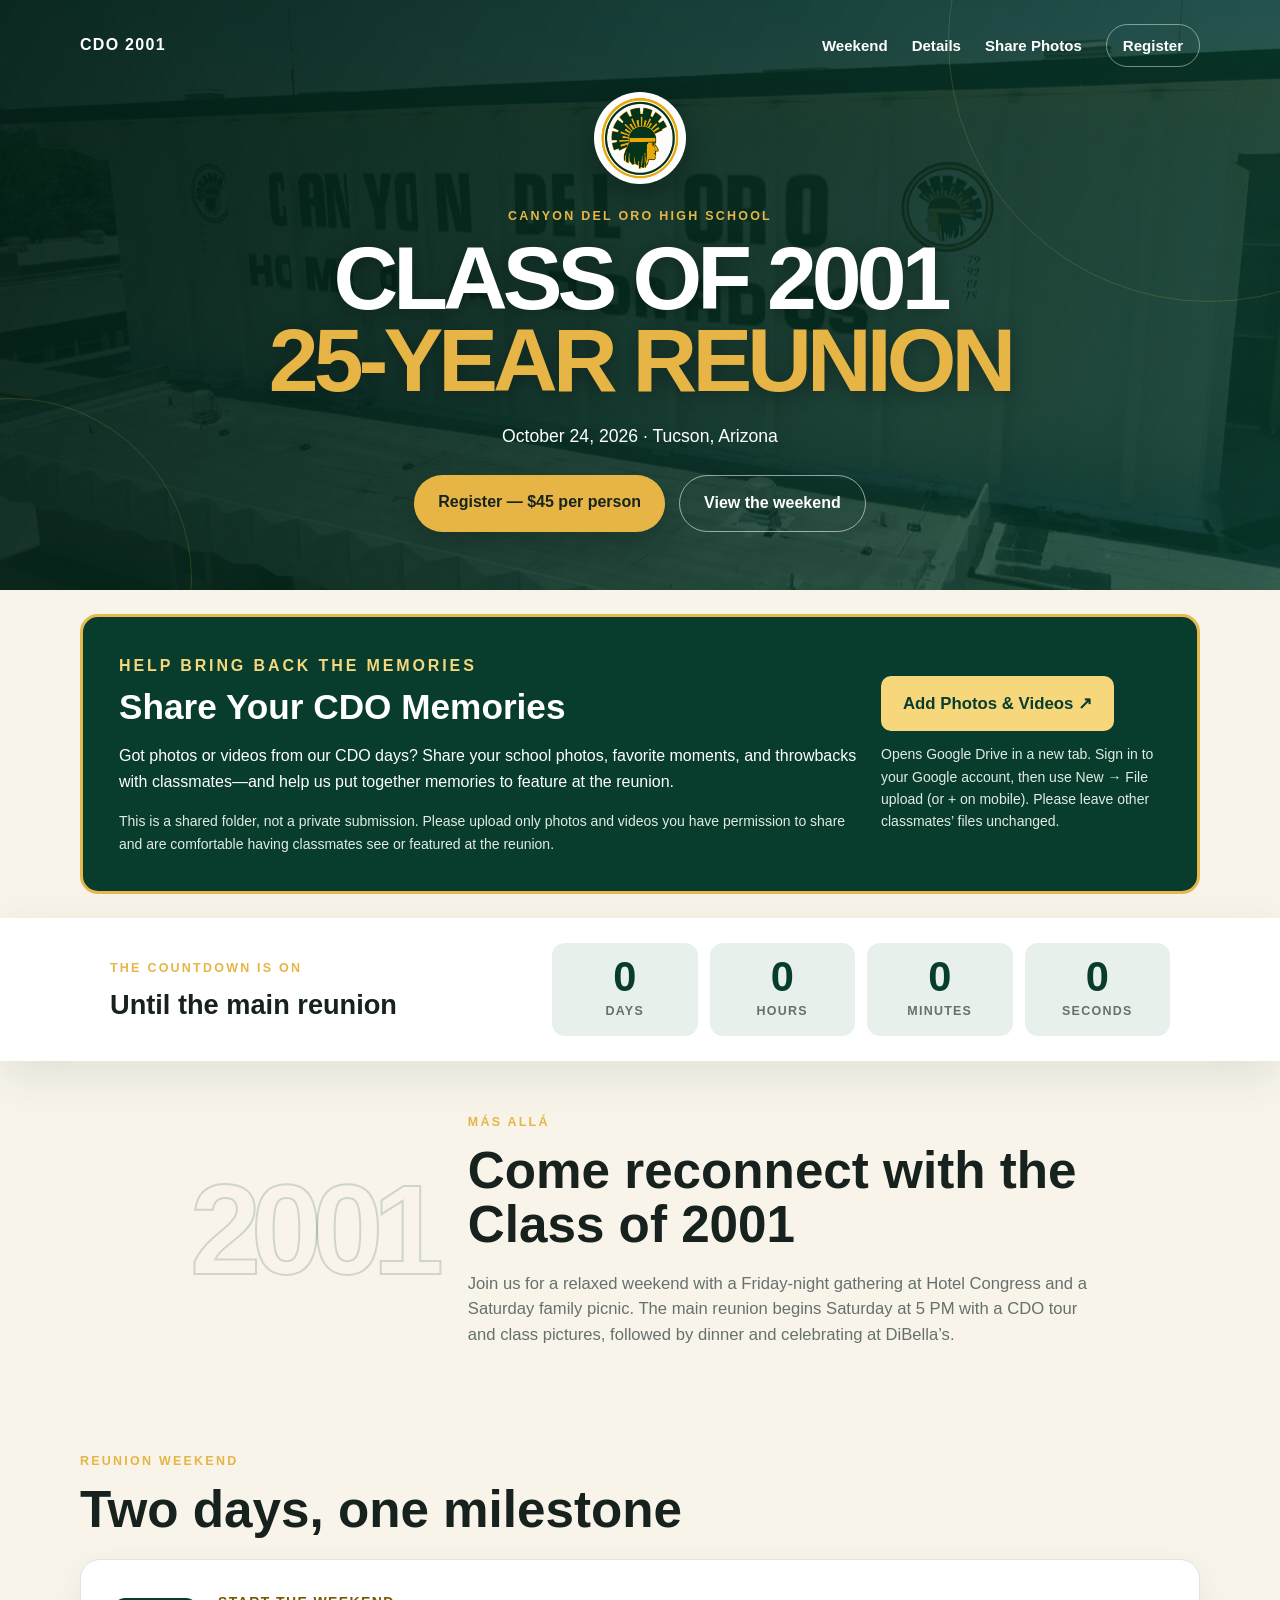
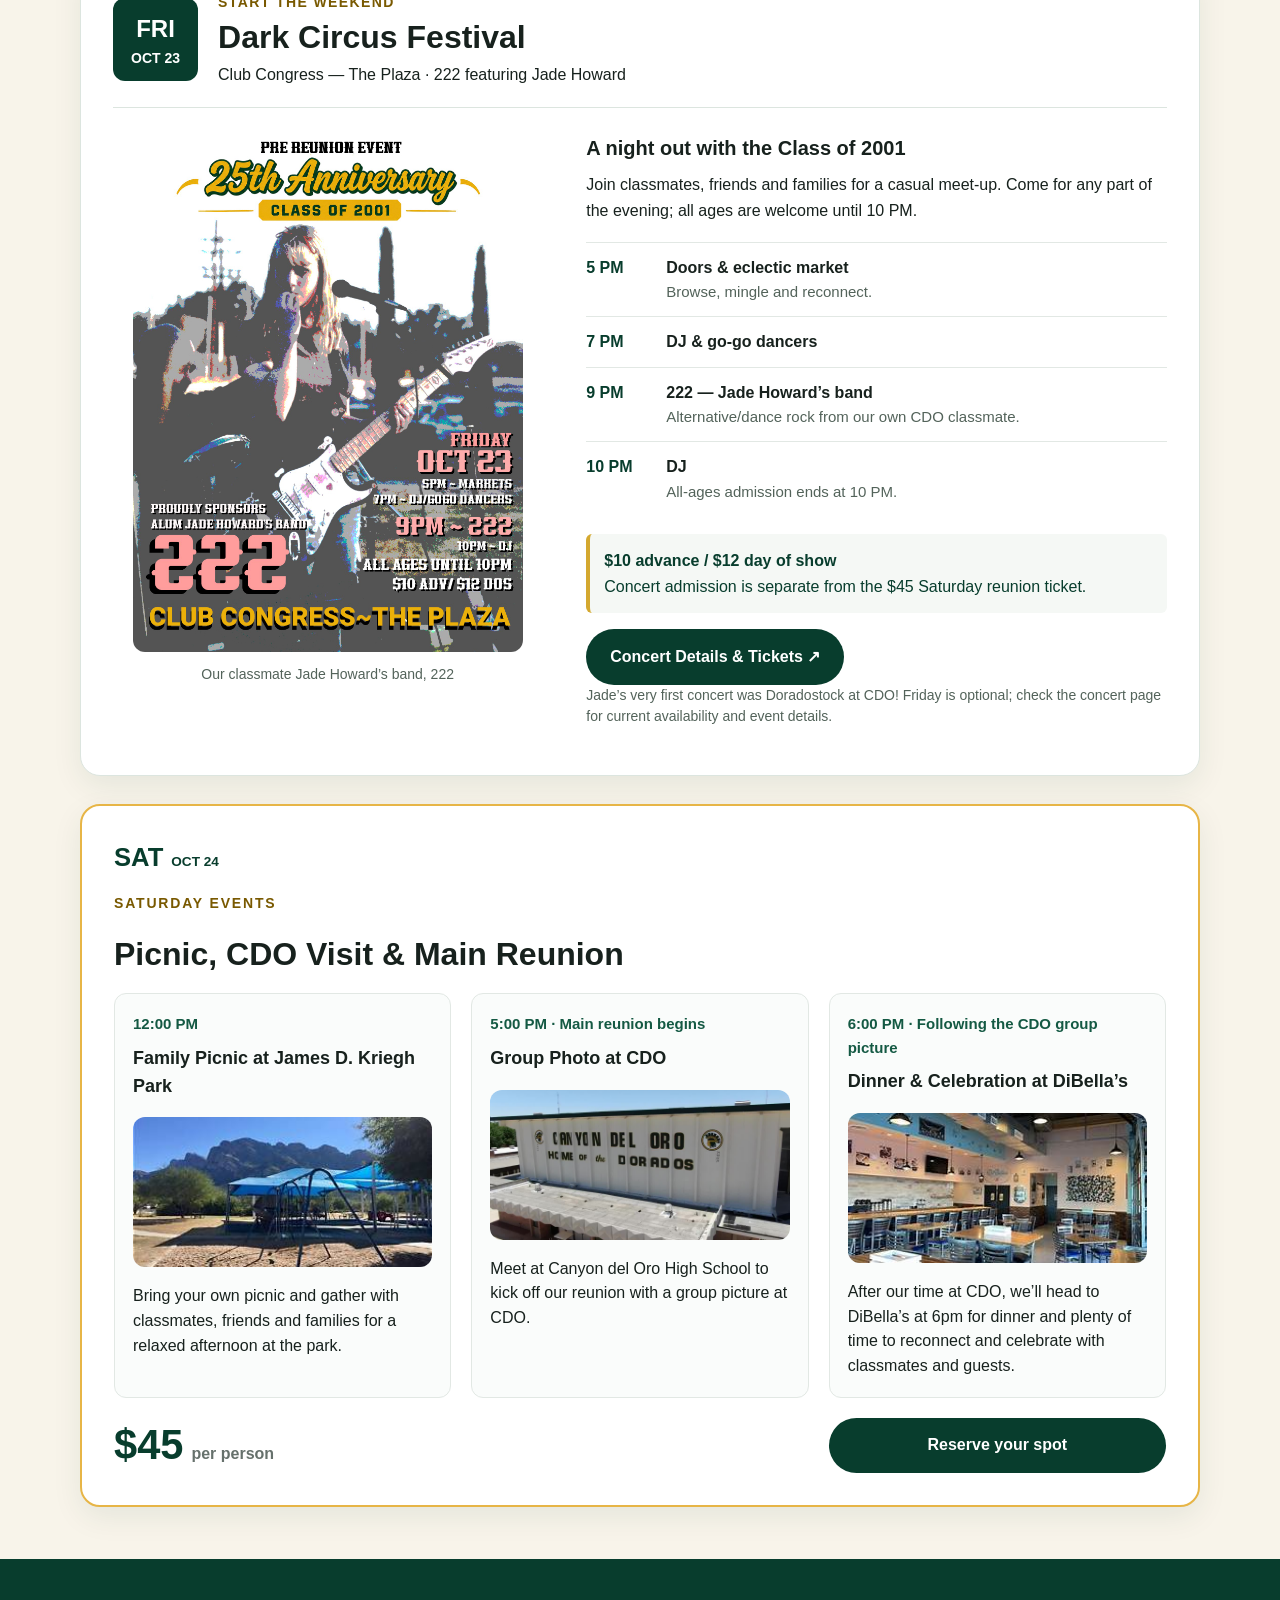
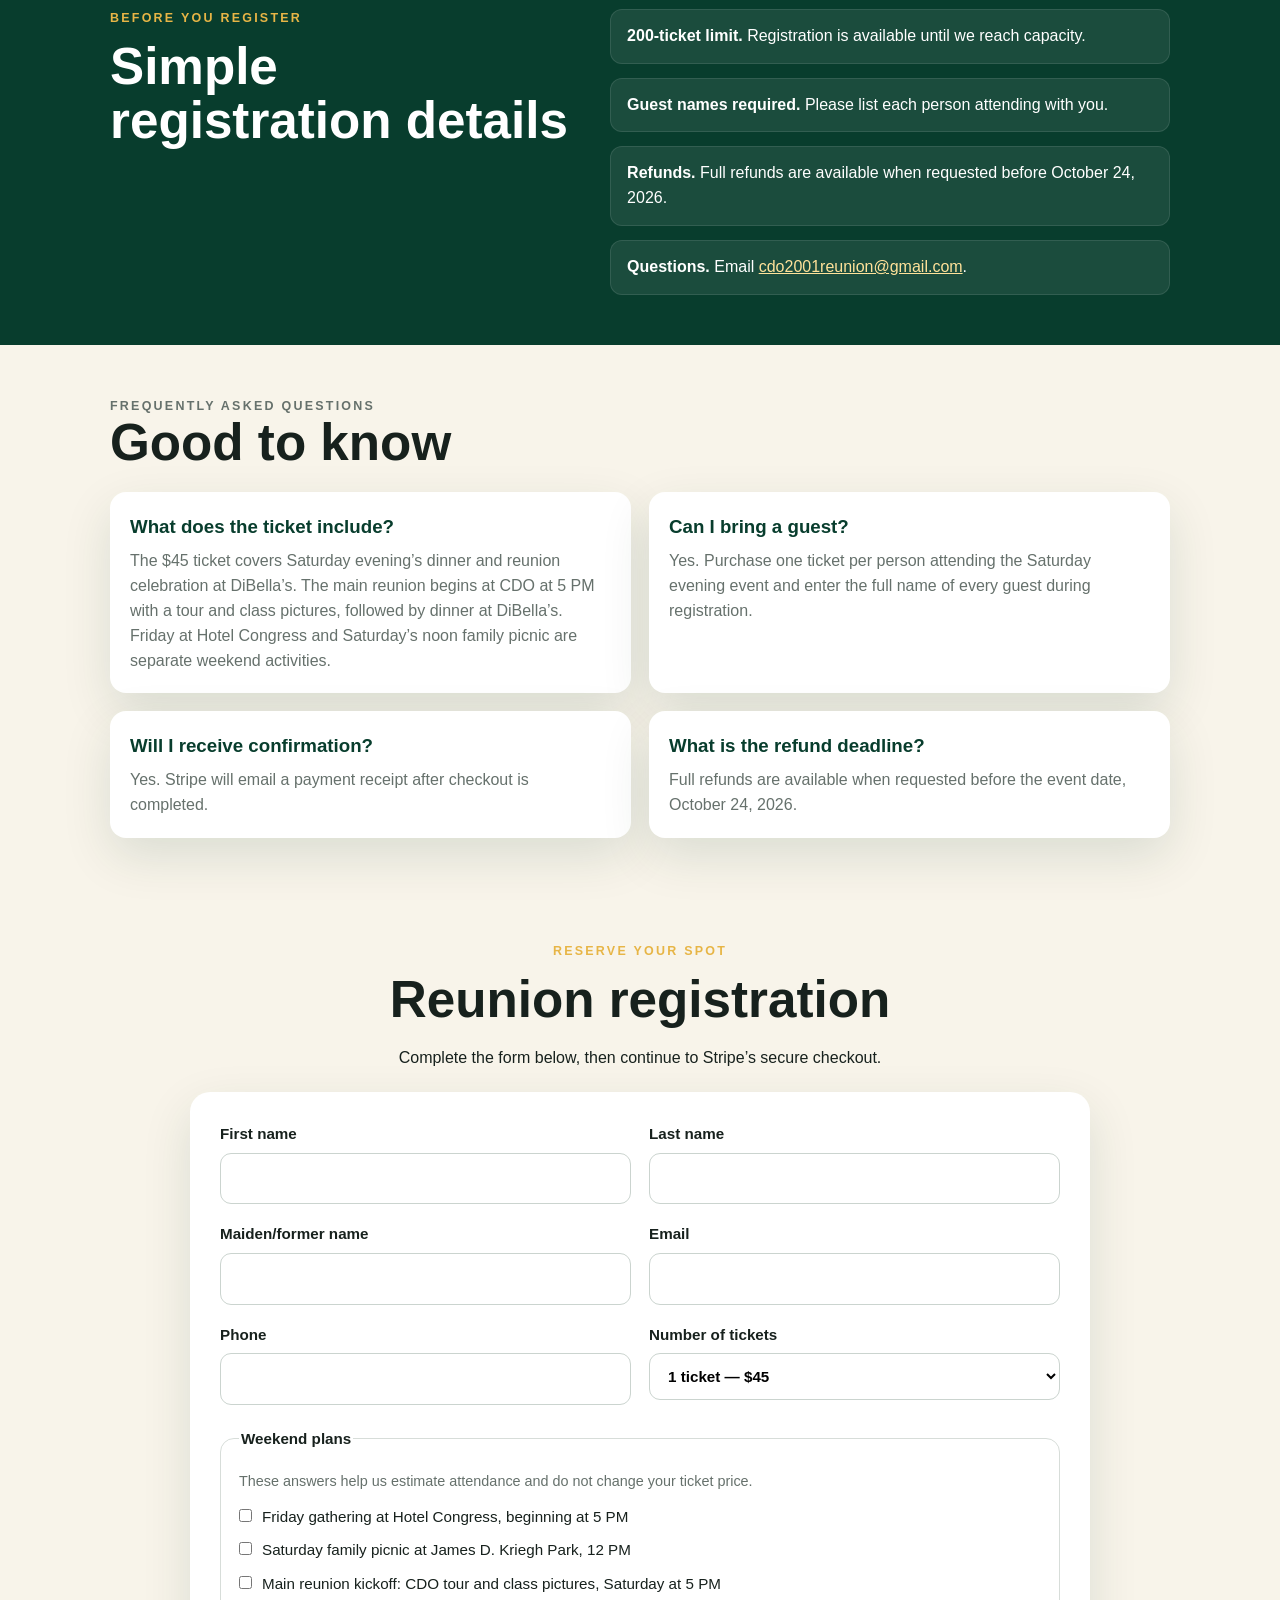
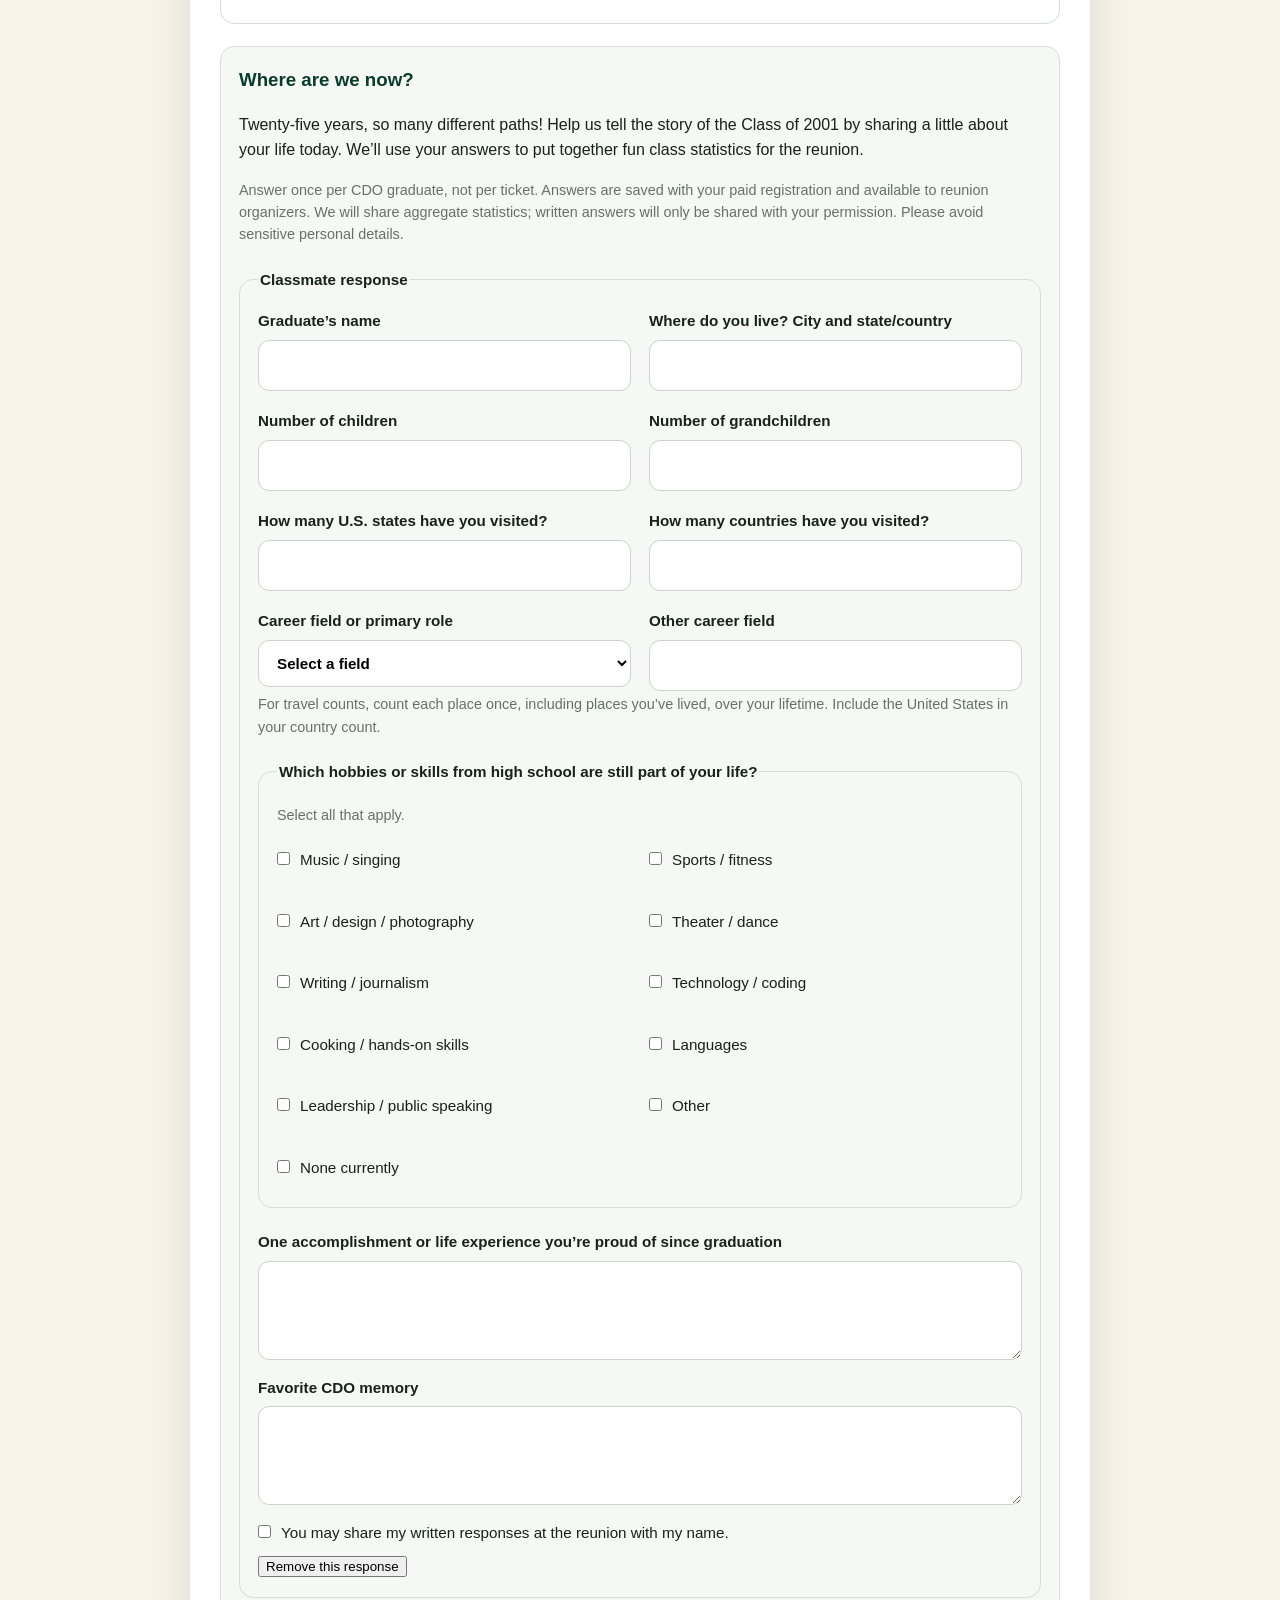
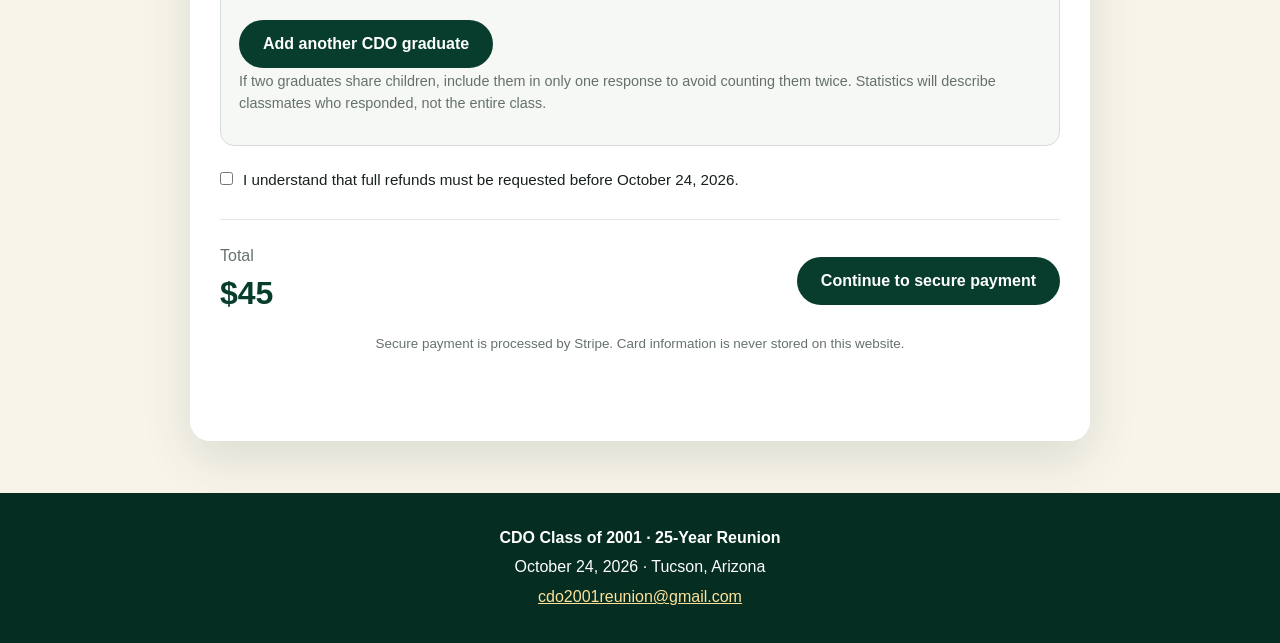
==== commit c2756337: "Update reunion date to October 24, 2026" ====
--- a/index.html
+++ b/index.html
@@ -6,7 +6,7 @@
   <title>CDO Class of 2001 — 25-Year Reunion</title>
   <meta name="description" content="Register for the Canyon del Oro High School Class of 2001 25-Year Reunion in Tucson, Arizona.">
   <meta property="og:title" content="CDO Class of 2001 — 25-Year Reunion">
-  <meta property="og:description" content="October 23–24, 2026 in Tucson. Saturday reunion tickets are $45 per person.">
+  <meta property="og:description" content="October 24, 2026 in Tucson. Main reunion tickets are $45 per person.">
   <link rel="stylesheet" href="styles.css">
   <style>
     .survey-section { margin: 22px 0; padding: 18px; border: 1px solid #d7ddd9; border-radius: 14px; background: #f5f8f5; }
@@ -104,7 +104,7 @@
       <img class="hero__emblem" src="assets/cdo-emblem.png" alt="Canyon del Oro Dorados emblem">
       <p class="eyebrow">Canyon del Oro High School</p>
       <h1>Class of 2001<br><span>25-Year Reunion</span></h1>
-      <p class="hero__date">October 23–24, 2026 · Tucson, Arizona</p>
+      <p class="hero__date">October 24, 2026 · Tucson, Arizona</p>
       <div class="hero__actions">
         <a class="button button--gold" href="#register">Register — $45 per person</a>
         <a class="button button--outline" href="#weekend">View the weekend</a>
@@ -364,7 +364,7 @@
 
   <footer>
     <p><strong>CDO Class of 2001 · 25-Year Reunion</strong></p>
-    <p>October 23–24, 2026 · Tucson, Arizona</p>
+    <p>October 24, 2026 · Tucson, Arizona</p>
     <p><a href="mailto:cdo2001reunion@gmail.com">cdo2001reunion@gmail.com</a></p>
   </footer>
 
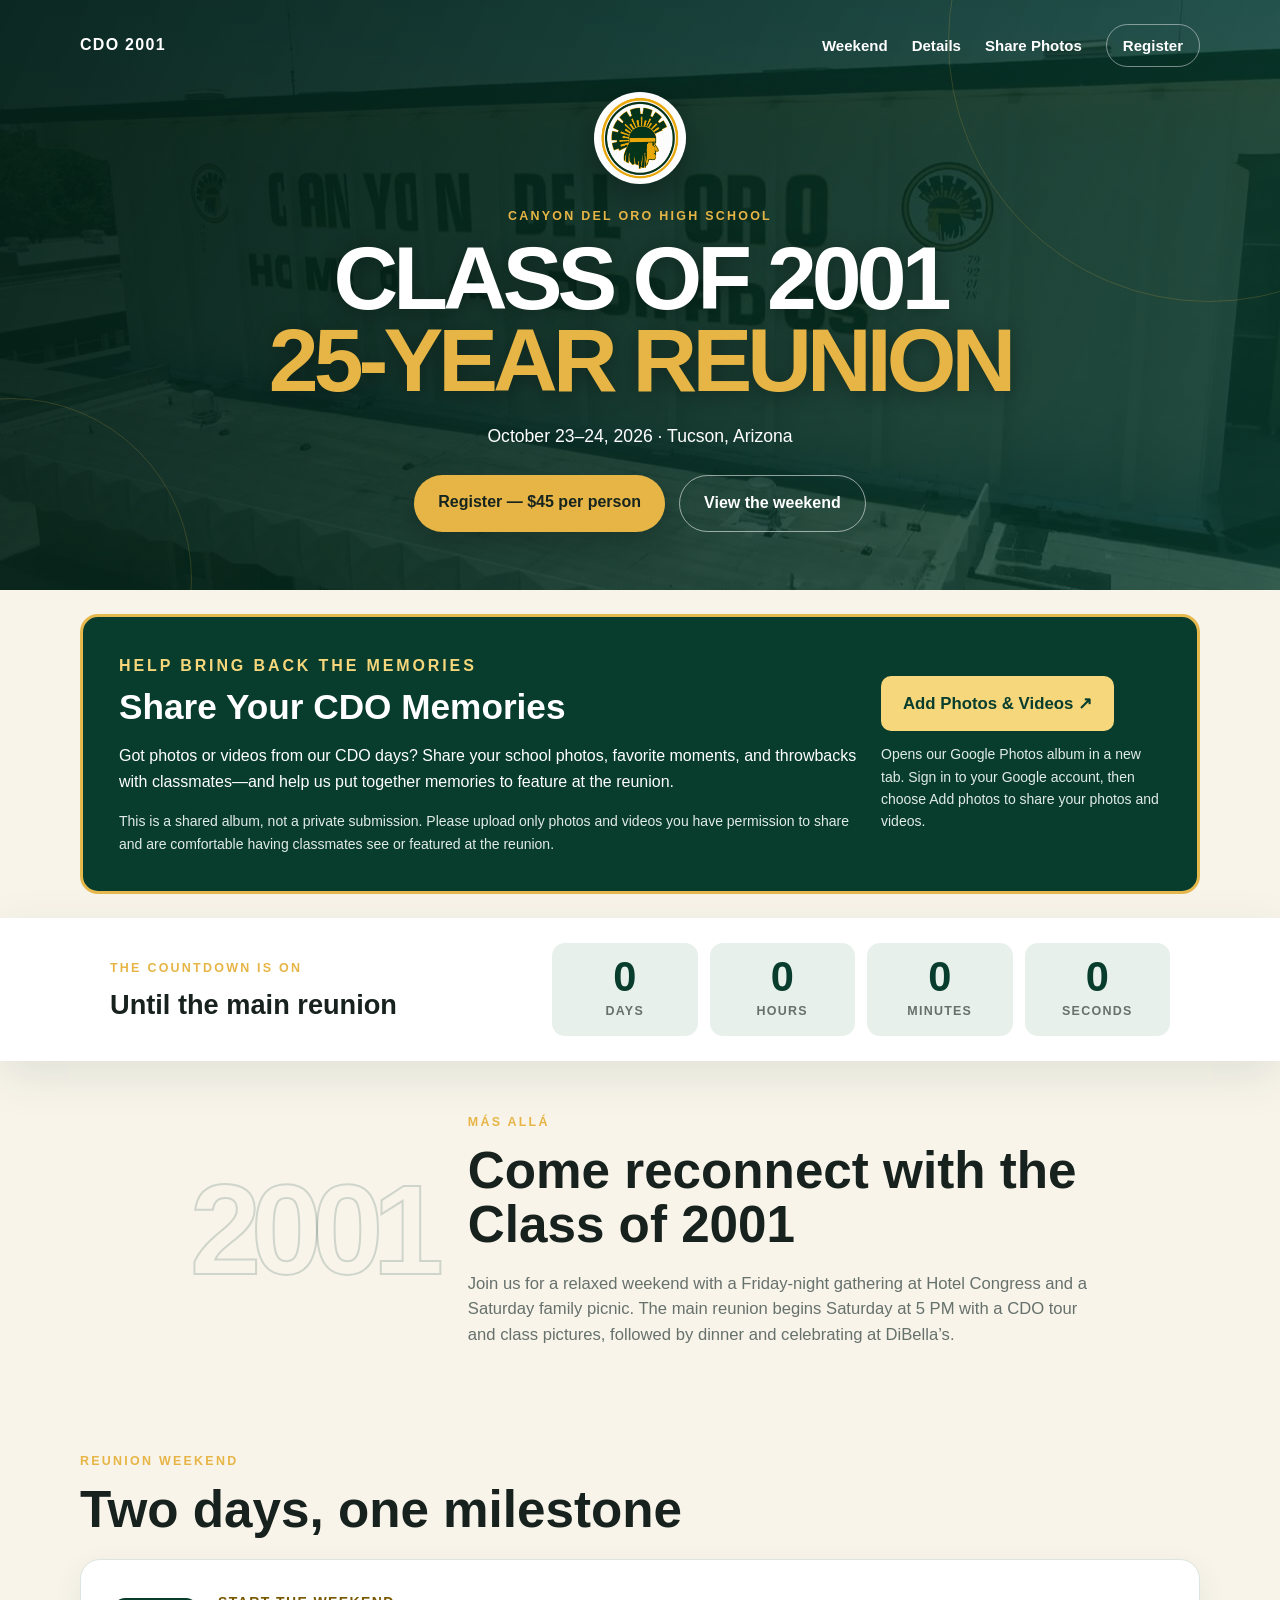
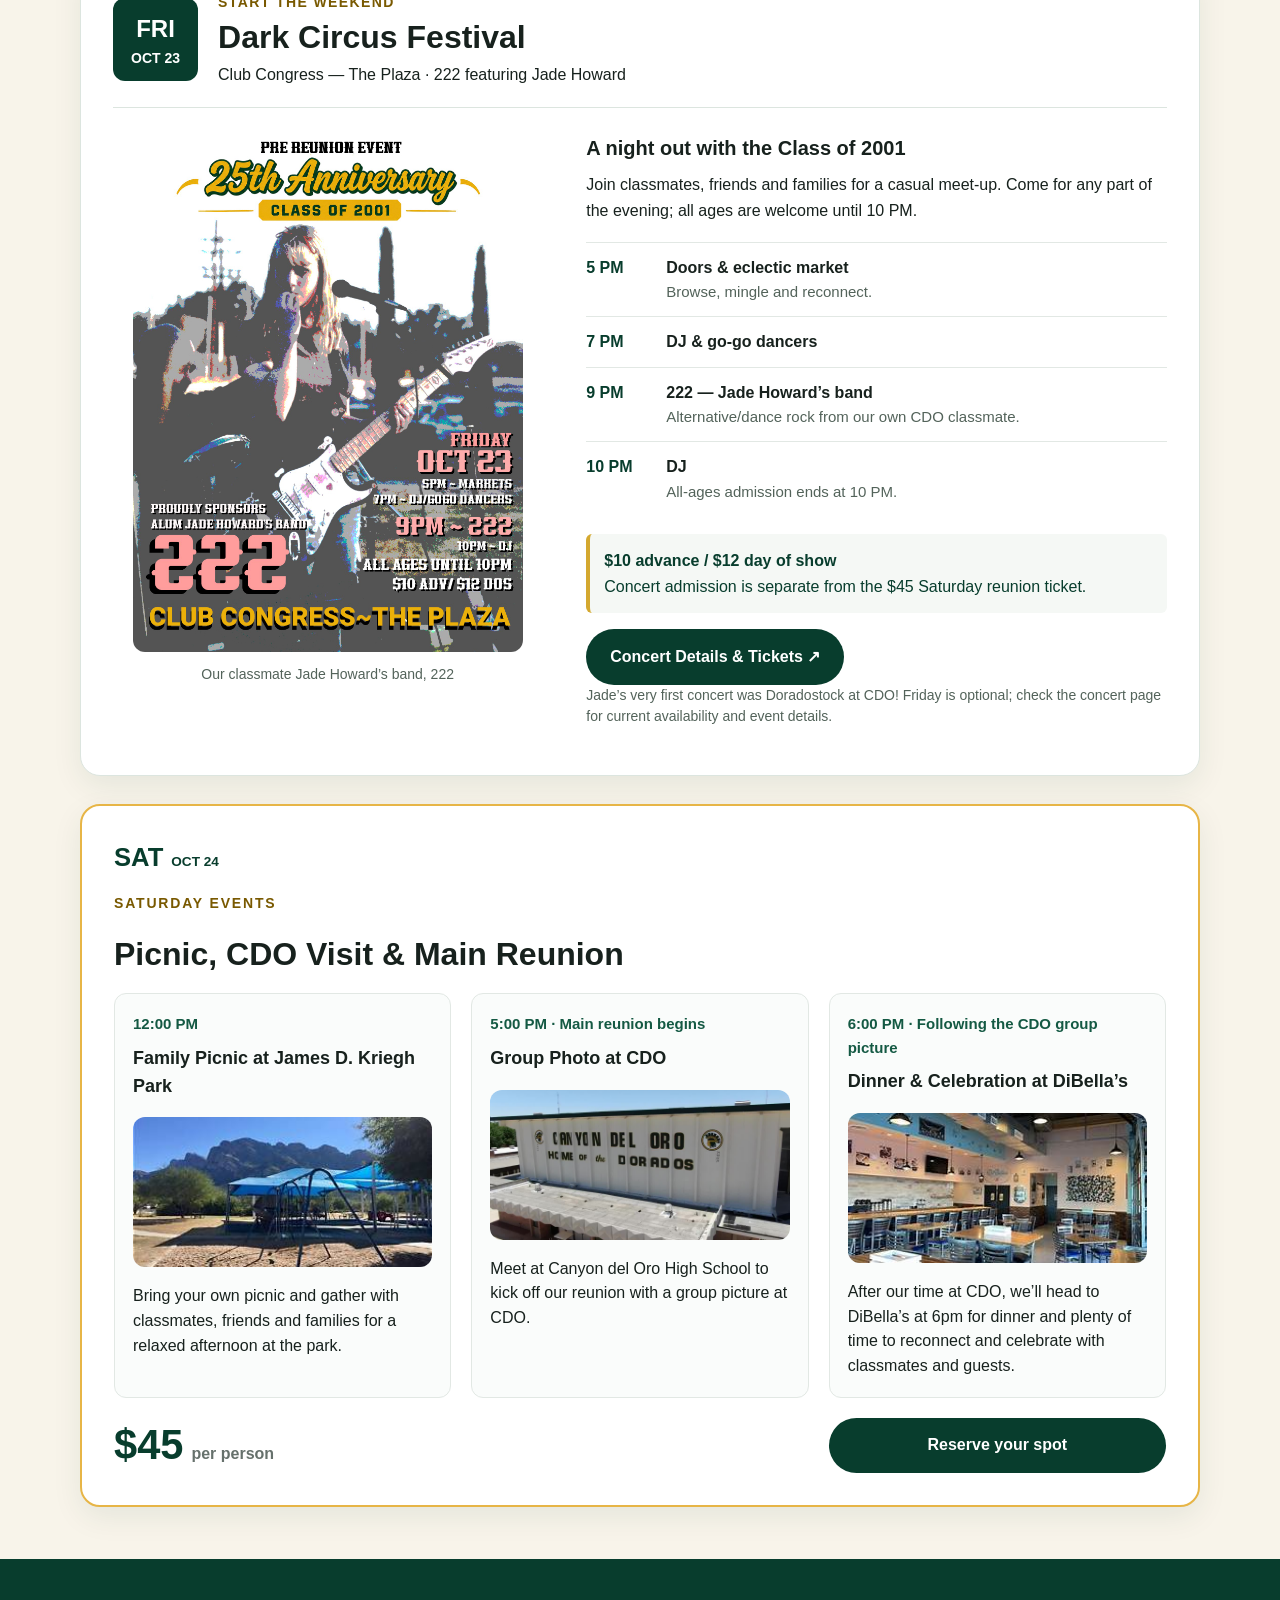
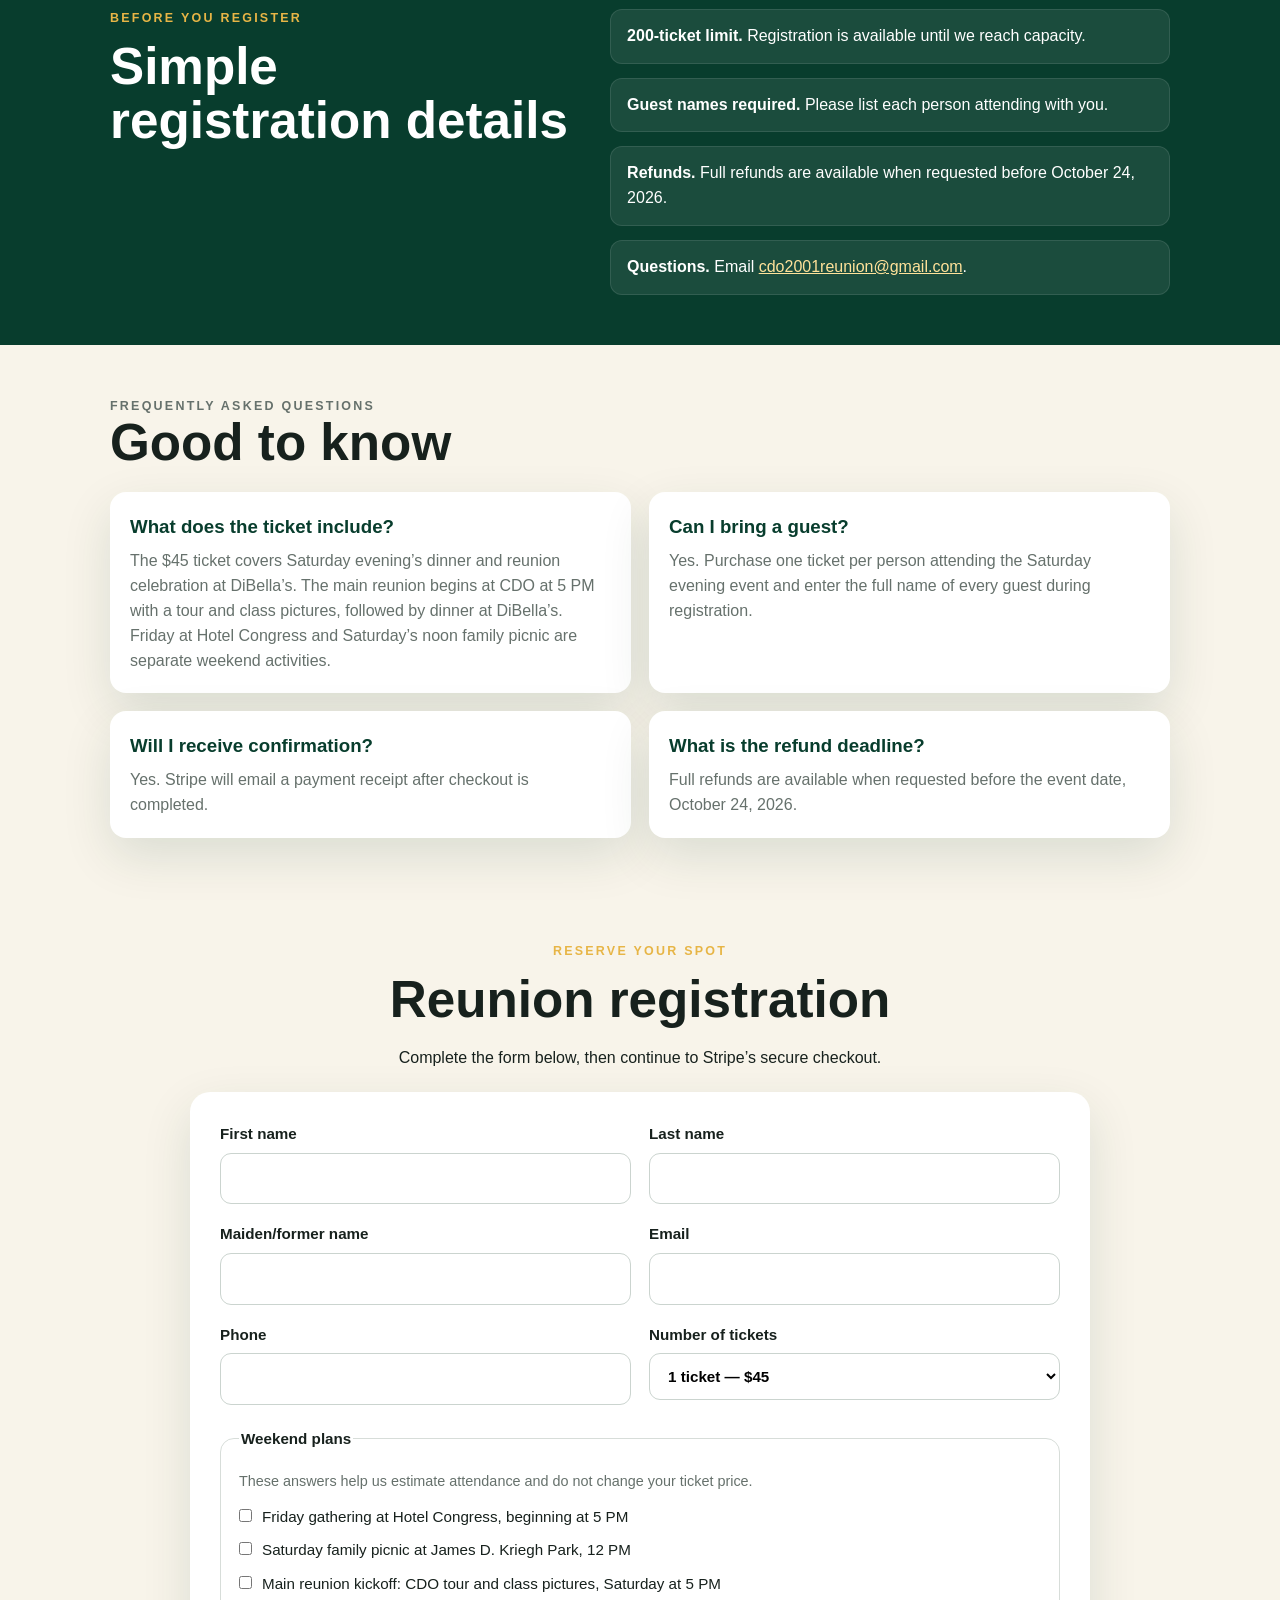
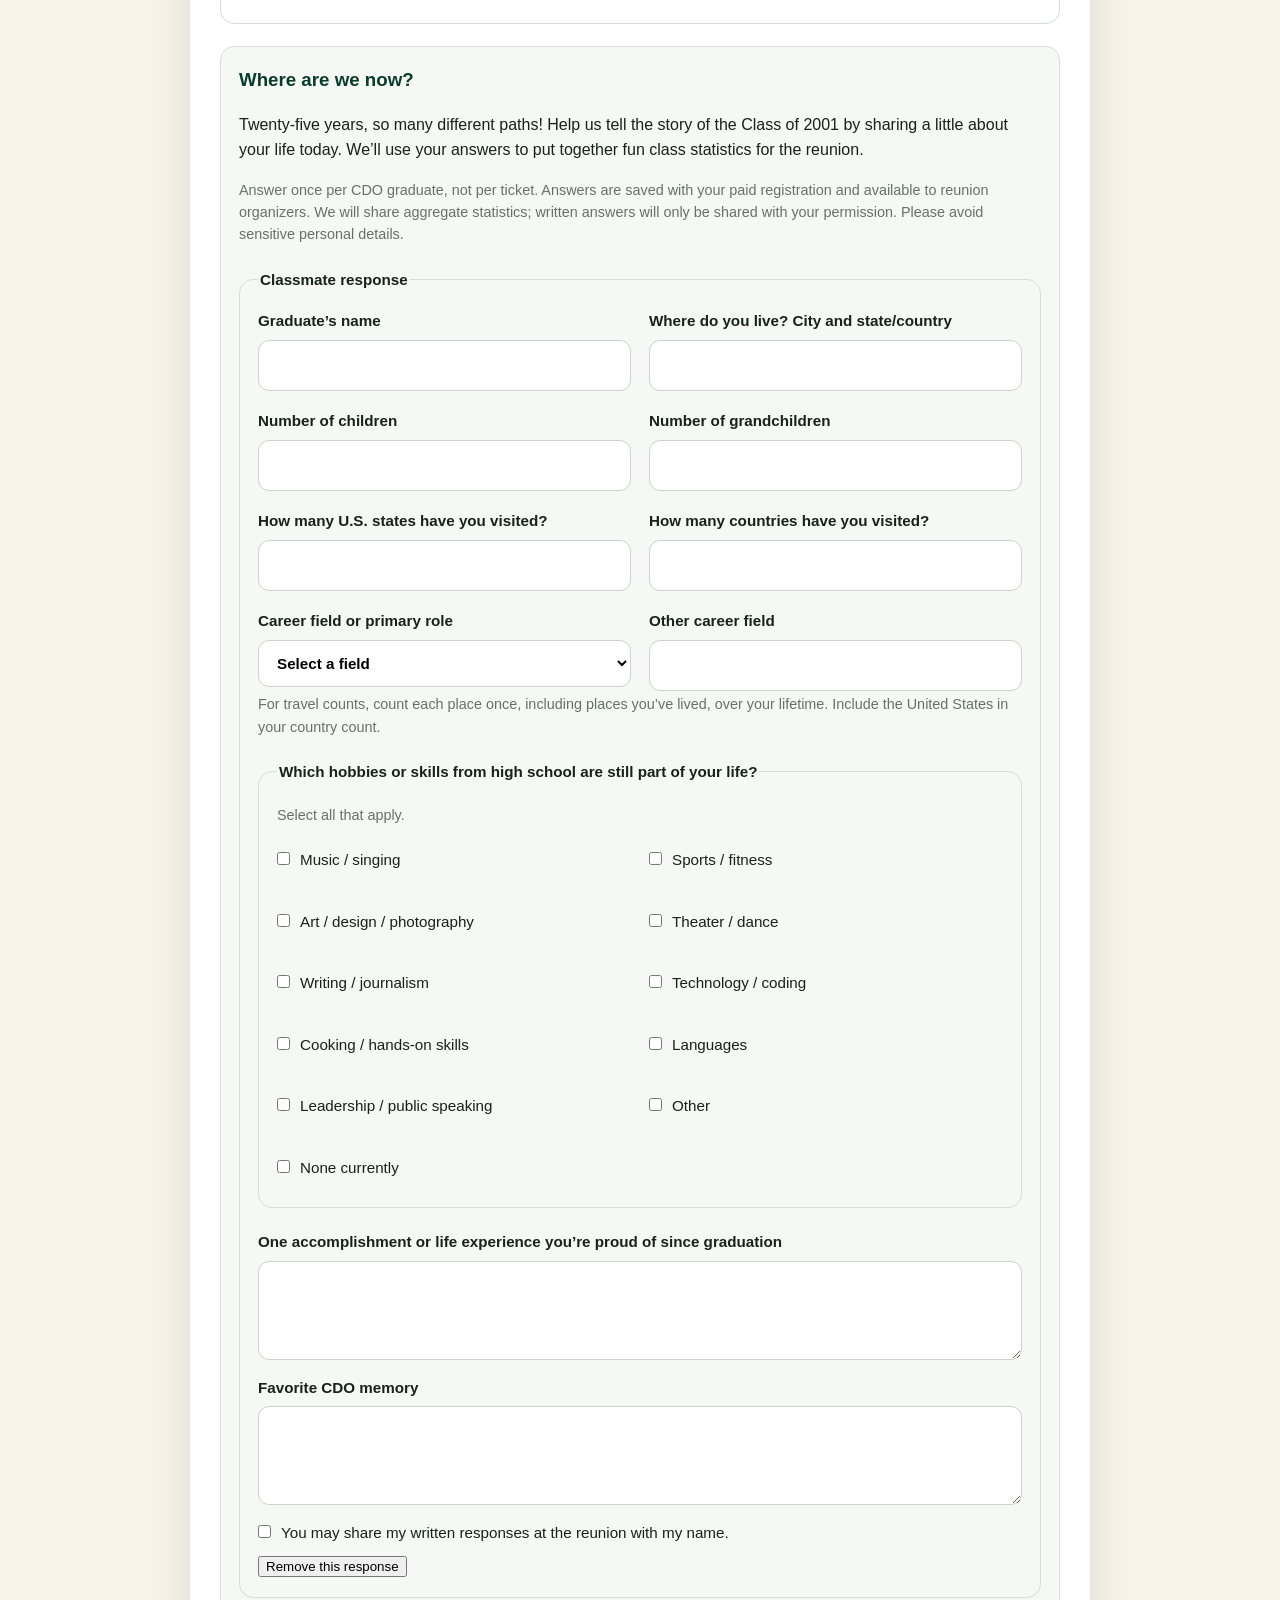
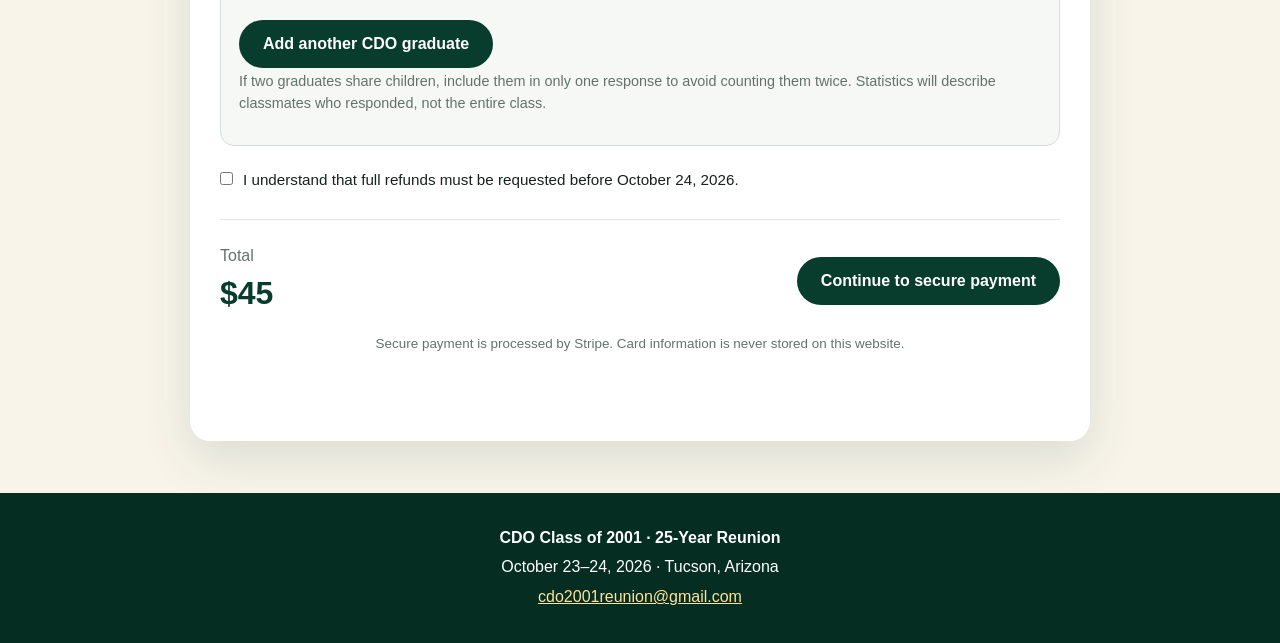
==== commit 42aa981d: "Update reunion date to October 23–24, 2026" ====
--- a/index.html
+++ b/index.html
@@ -6,7 +6,7 @@
   <title>CDO Class of 2001 — 25-Year Reunion</title>
   <meta name="description" content="Register for the Canyon del Oro High School Class of 2001 25-Year Reunion in Tucson, Arizona.">
   <meta property="og:title" content="CDO Class of 2001 — 25-Year Reunion">
-  <meta property="og:description" content="October 24, 2026 in Tucson. Main reunion tickets are $45 per person.">
+  <meta property="og:description" content="October 23–24, 2026 in Tucson. Saturday reunion tickets are $45 per person.">
   <link rel="stylesheet" href="styles.css">
   <style>
     .survey-section { margin: 22px 0; padding: 18px; border: 1px solid #d7ddd9; border-radius: 14px; background: #f5f8f5; }
@@ -104,7 +104,7 @@
       <img class="hero__emblem" src="assets/cdo-emblem.png" alt="Canyon del Oro Dorados emblem">
       <p class="eyebrow">Canyon del Oro High School</p>
       <h1>Class of 2001<br><span>25-Year Reunion</span></h1>
-      <p class="hero__date">October 24, 2026 · Tucson, Arizona</p>
+      <p class="hero__date">October 23–24, 2026 · Tucson, Arizona</p>
       <div class="hero__actions">
         <a class="button button--gold" href="#register">Register — $45 per person</a>
         <a class="button button--outline" href="#weekend">View the weekend</a>
@@ -119,11 +119,11 @@
           <p class="eyebrow">Help bring back the memories</p>
           <h2 id="memories-heading">Share Your CDO Memories</h2>
           <p>Got photos or videos from our CDO days? Share your school photos, favorite moments, and throwbacks with classmates—and help us put together memories to feature at the reunion.</p>
-          <p class="memories__note">This is a shared folder, not a private submission. Please upload only photos and videos you have permission to share and are comfortable having classmates see or featured at the reunion.</p>
+          <p class="memories__note">This is a shared album, not a private submission. Please upload only photos and videos you have permission to share and are comfortable having classmates see or featured at the reunion.</p>
         </div>
         <div class="memories__actions">
-          <a class="memories__button" href="https://drive.google.com/drive/folders/1ErinQpY3oXejiFGQwujV2bzDFtDAvUcG?usp=drive_link" target="_blank" rel="noopener noreferrer">Add Photos &amp; Videos <span aria-hidden="true">↗</span></a>
-          <p class="memories__note">Opens Google Drive in a new tab. Sign in to your Google account, then use New → File upload (or + on mobile). Please leave other classmates’ files unchanged.</p>
+          <a class="memories__button" href="https://photos.app.goo.gl/4NkkRg5JdFgdnQwq9" target="_blank" rel="noopener noreferrer">Add Photos &amp; Videos <span aria-hidden="true">↗</span></a>
+          <p class="memories__note">Opens our Google Photos album in a new tab. Sign in to your Google account, then choose Add photos to share your photos and videos.</p>
         </div>
       </div>
     </section>
@@ -364,11 +364,10 @@
 
   <footer>
     <p><strong>CDO Class of 2001 · 25-Year Reunion</strong></p>
-    <p>October 24, 2026 · Tucson, Arizona</p>
+    <p>October 23–24, 2026 · Tucson, Arizona</p>
     <p><a href="mailto:cdo2001reunion@gmail.com">cdo2001reunion@gmail.com</a></p>
   </footer>
 
   <script src="script.js"></script>
 </body>
 </html>
-
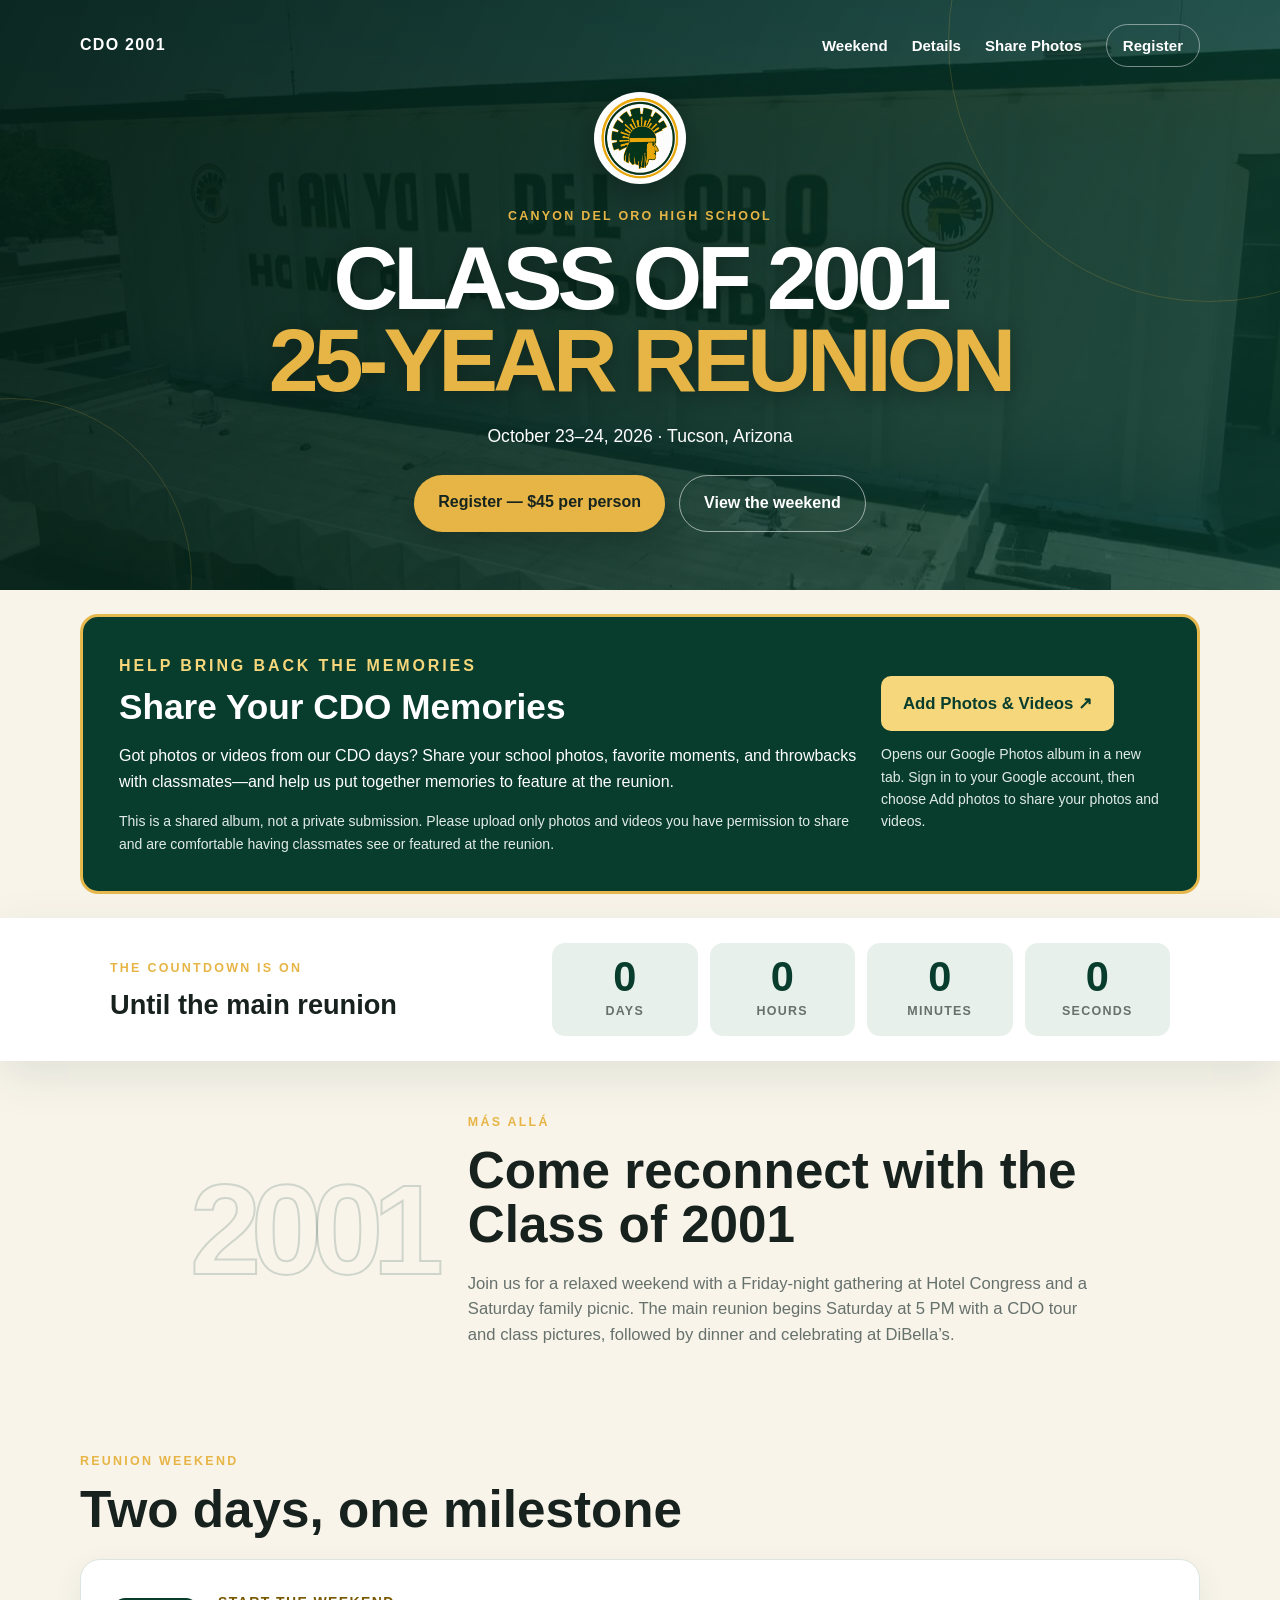
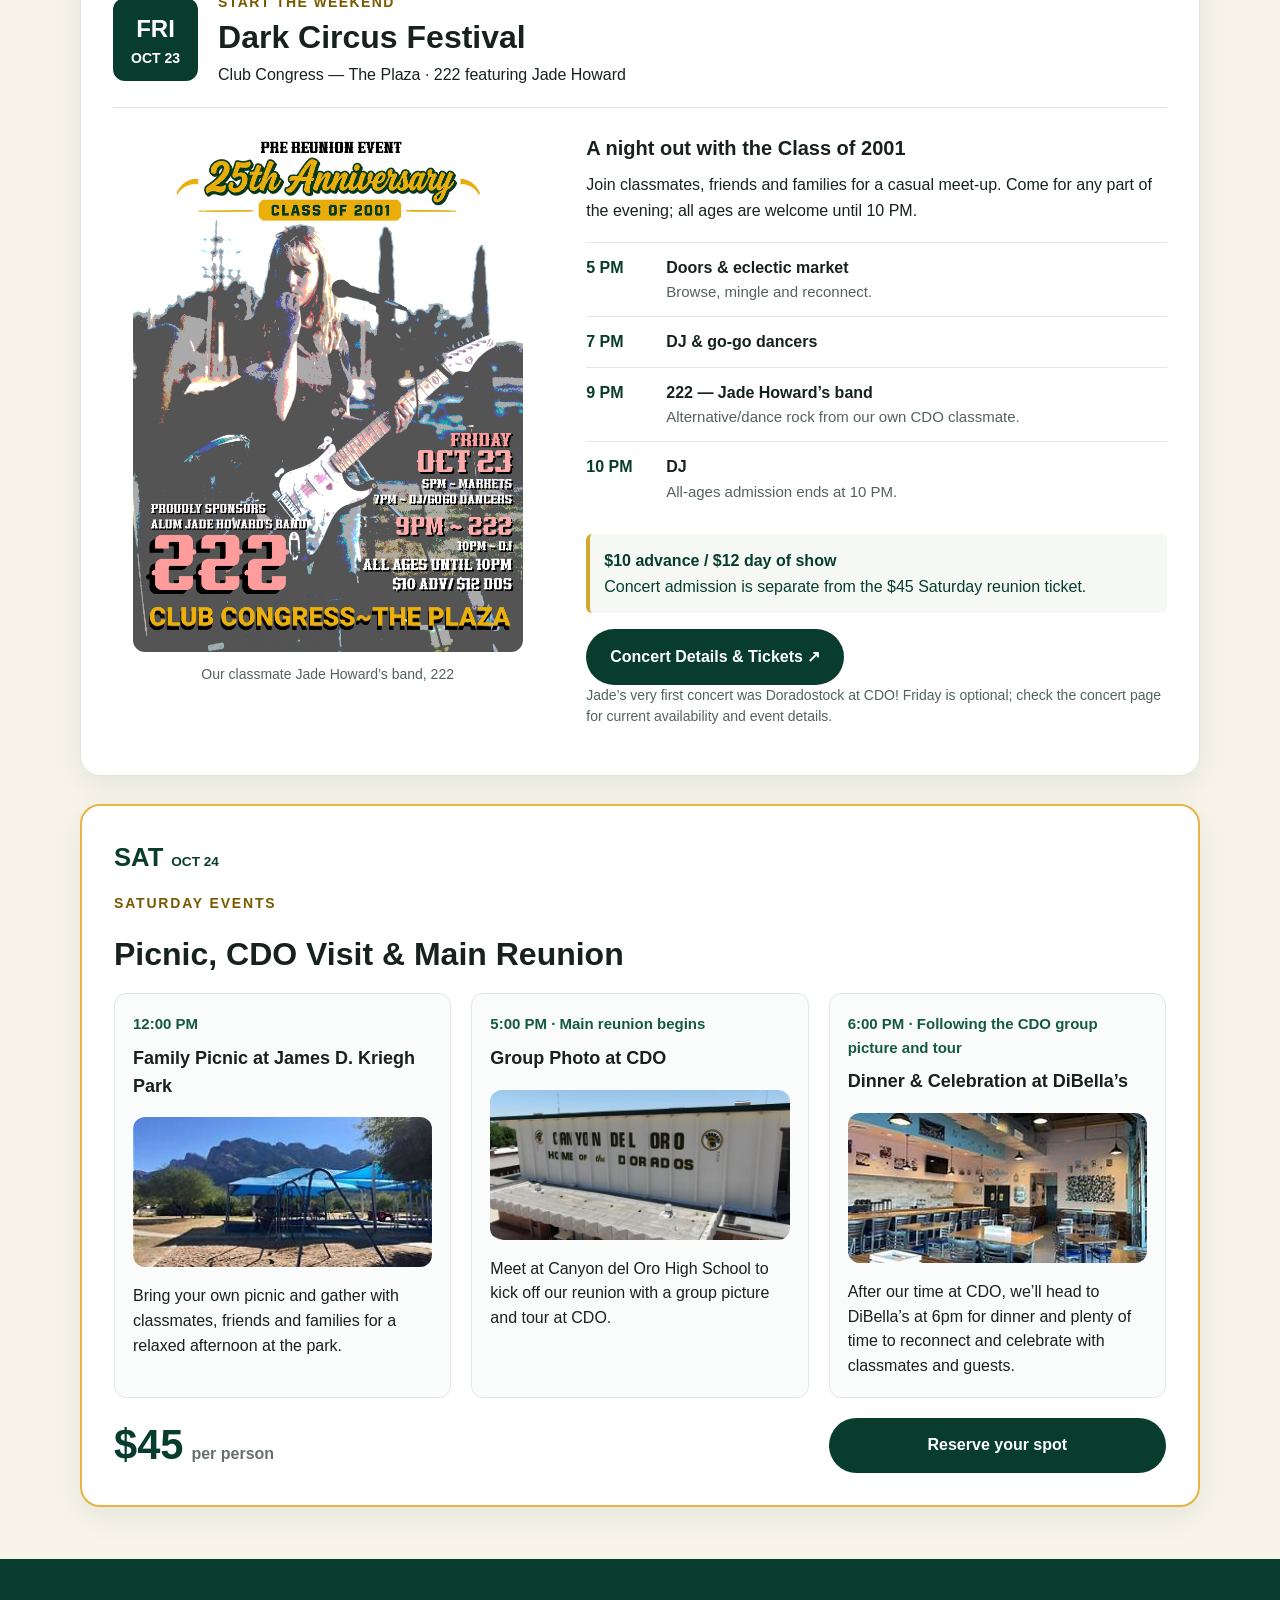
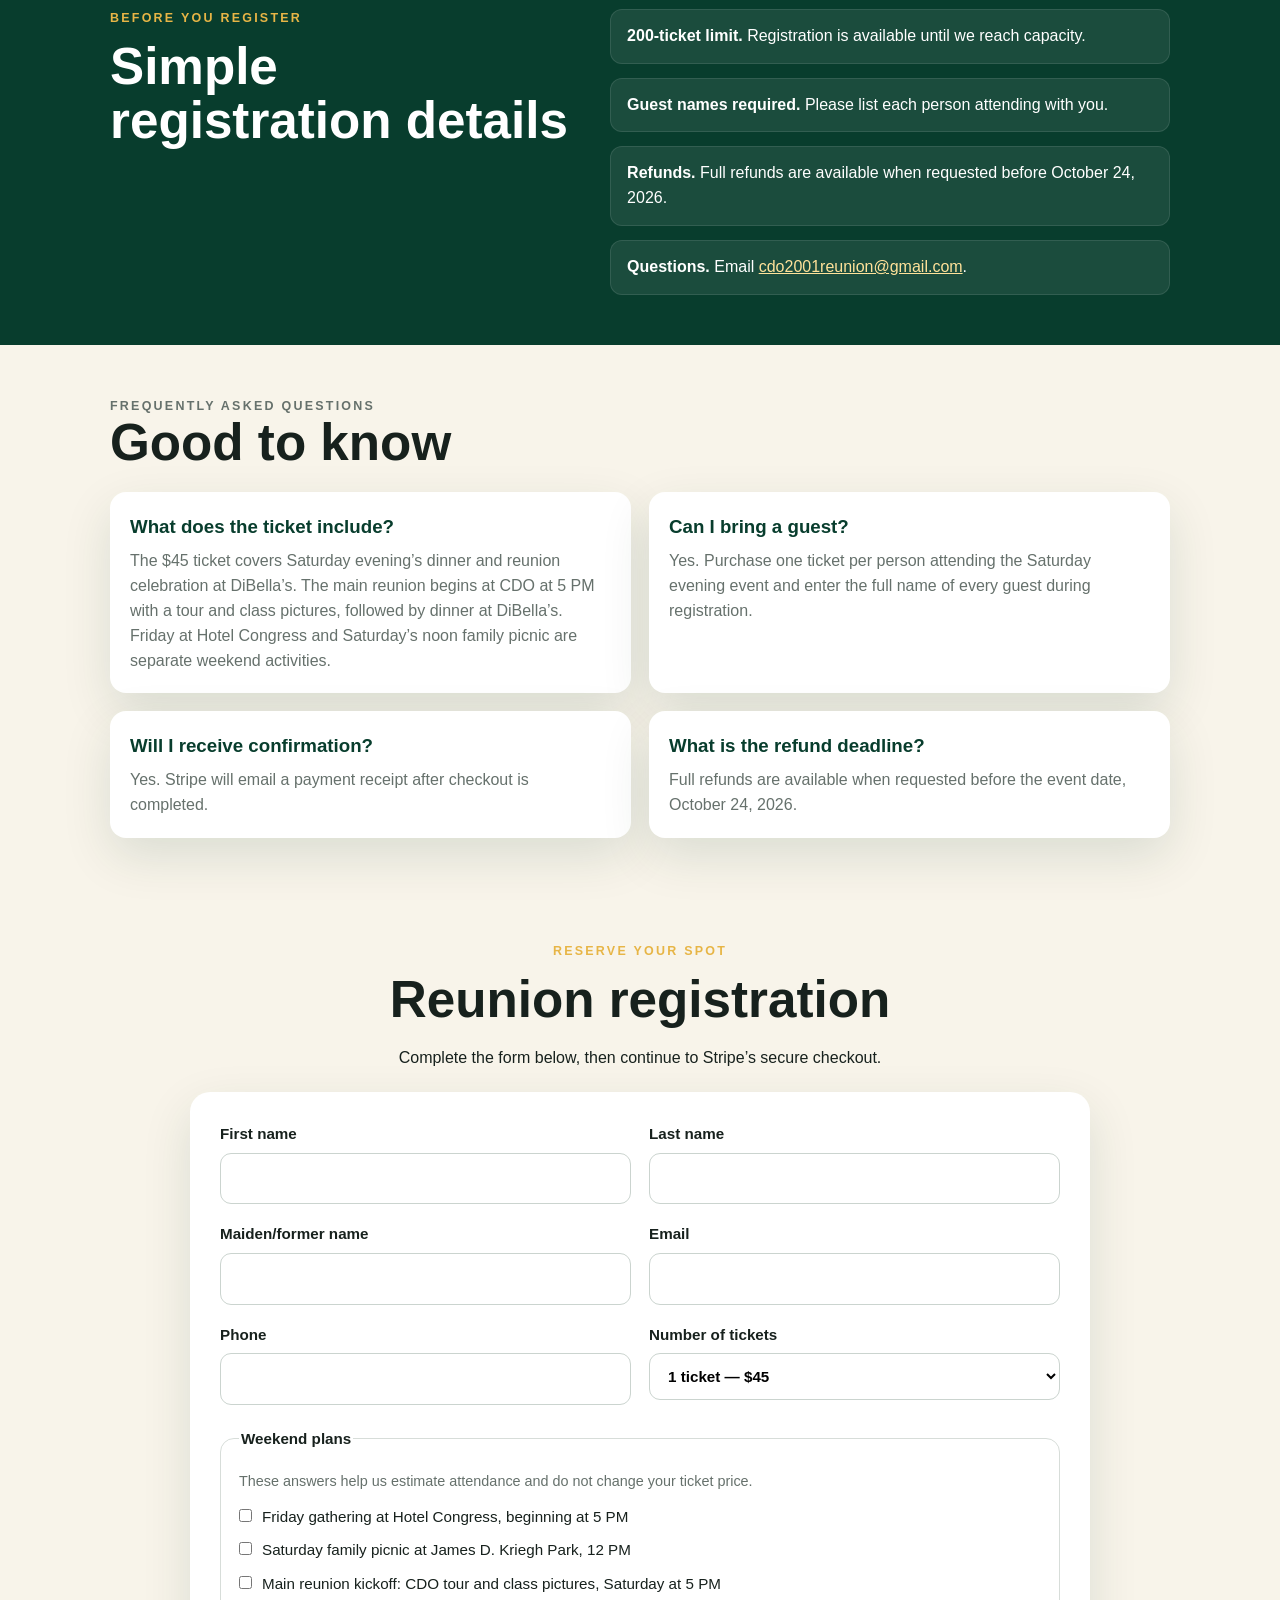
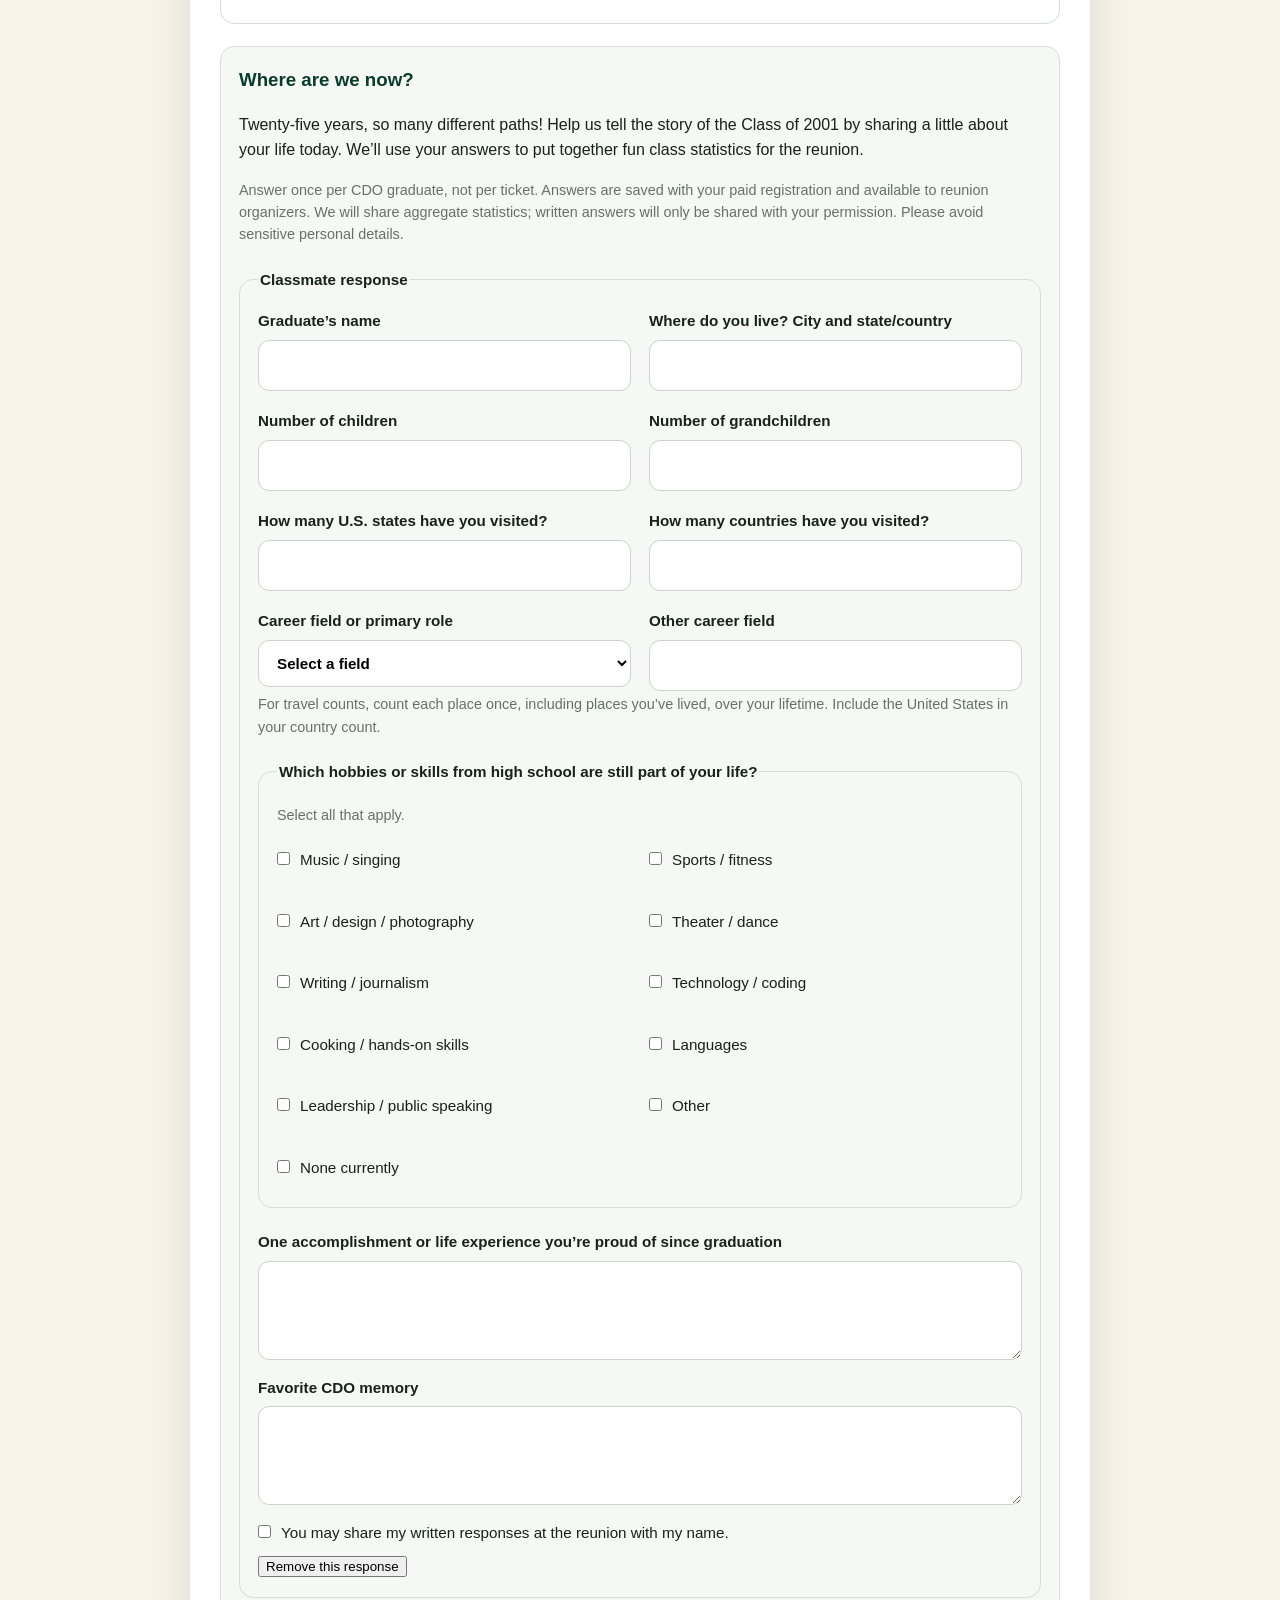
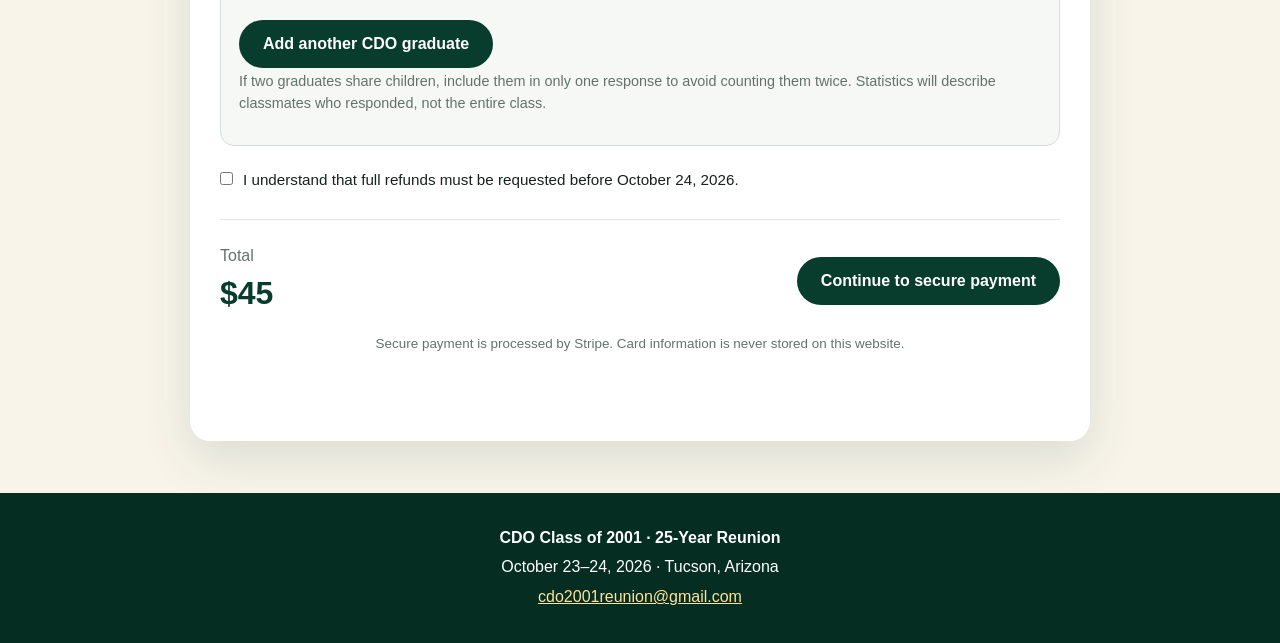
==== commit e0987364: "Add tour details to event descriptions Updated event descriptions to include a tour at CDO." ====
--- a/index.html
+++ b/index.html
@@ -194,10 +194,10 @@
               <p class="event-time">5:00 PM · Main reunion begins</p>
               <h4>Group Photo at CDO</h4>
               <img class="venue-photo venue-photo--compact" src="assets/cdo-hero.jpg" alt="Canyon del Oro High School" loading="lazy">
-              <p>Meet at Canyon del Oro High School to kick off our reunion with a group picture at CDO.</p>
+              <p>Meet at Canyon del Oro High School to kick off our reunion with a group picture and tour at CDO.</p>
             </div>
             <div class="event-item">
-              <p class="event-time">6:00 PM · Following the CDO group picture</p>
+              <p class="event-time">6:00 PM · Following the CDO group picture and tour</p>
               <h4>Dinner & Celebration at DiBella’s</h4>
               <img class="venue-photo venue-photo--compact" src="assets/dibellas-interior.jpg" alt="DiBella’s dining room with tables and bar seating" width="293" height="220" loading="lazy">
               <p>After our time at CDO, we’ll head to DiBella’s at 6pm for dinner and plenty of time to reconnect and celebrate with classmates and guests.</p>
